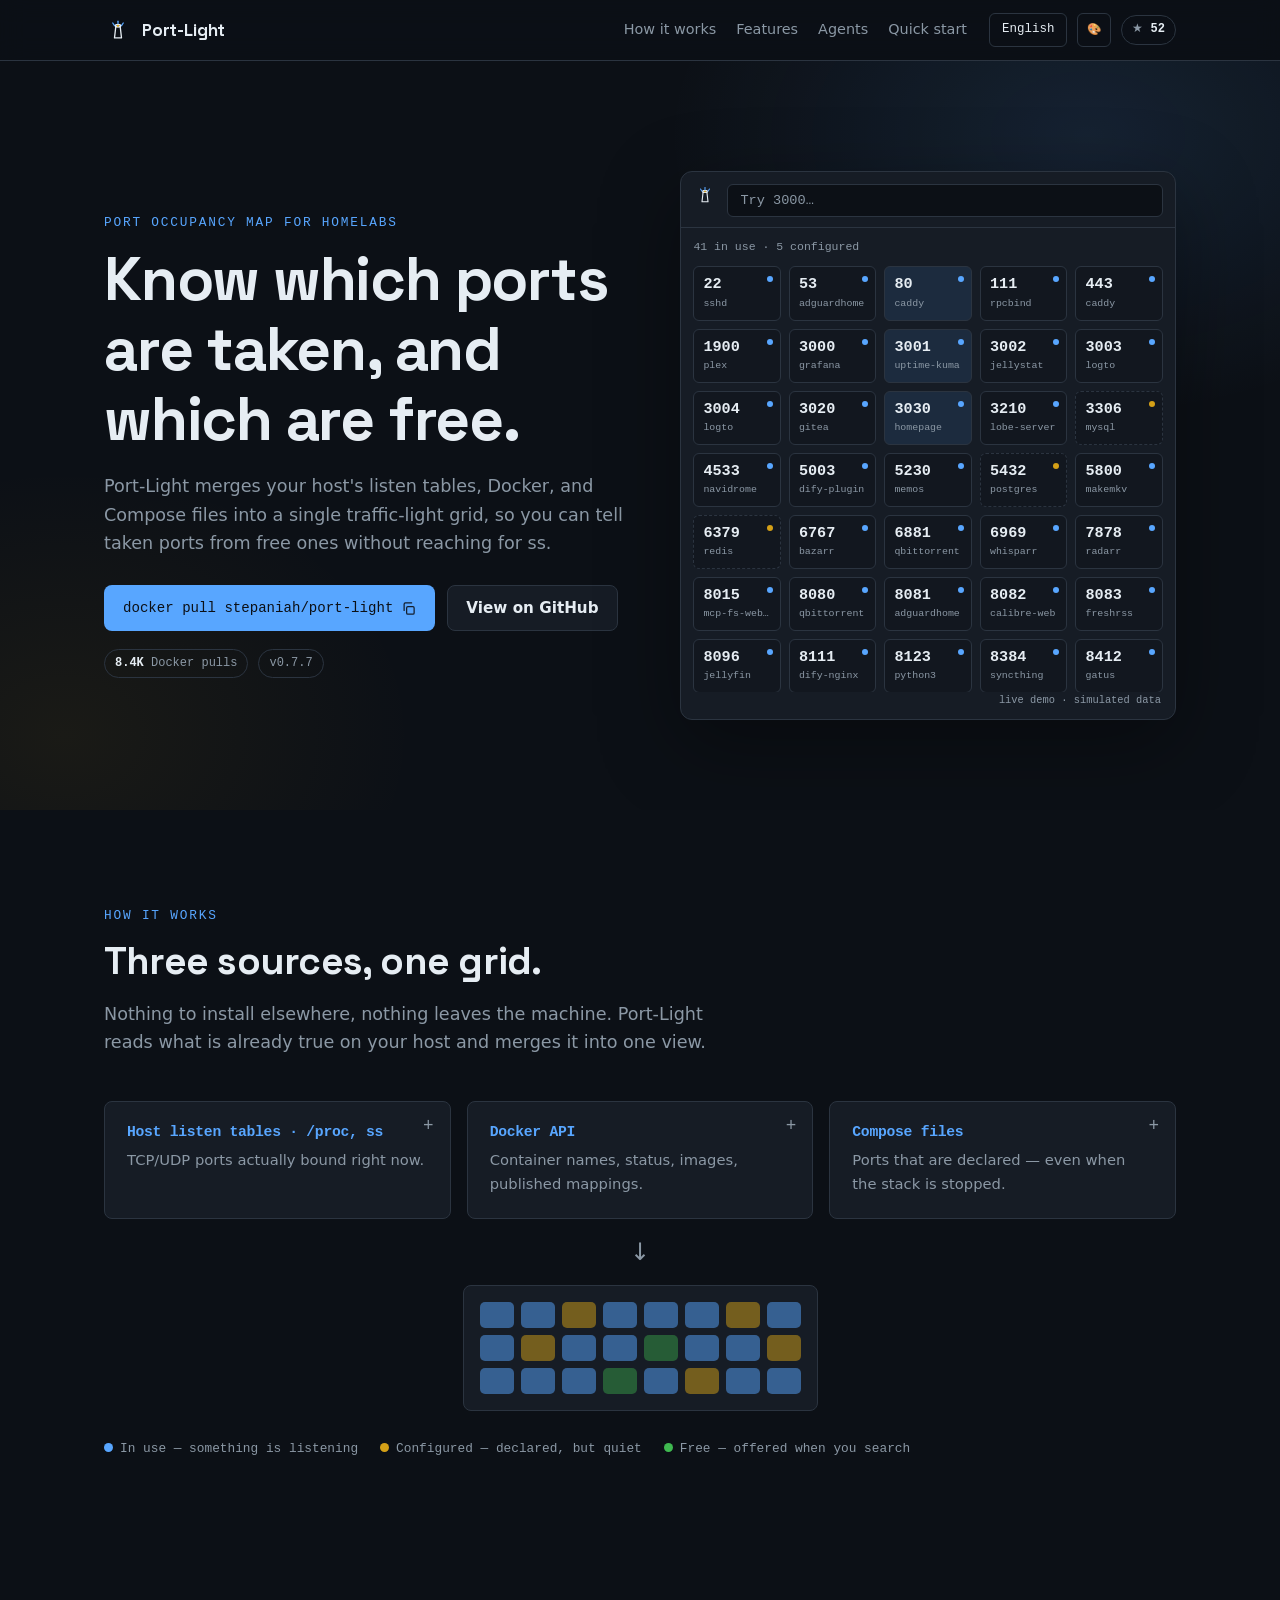
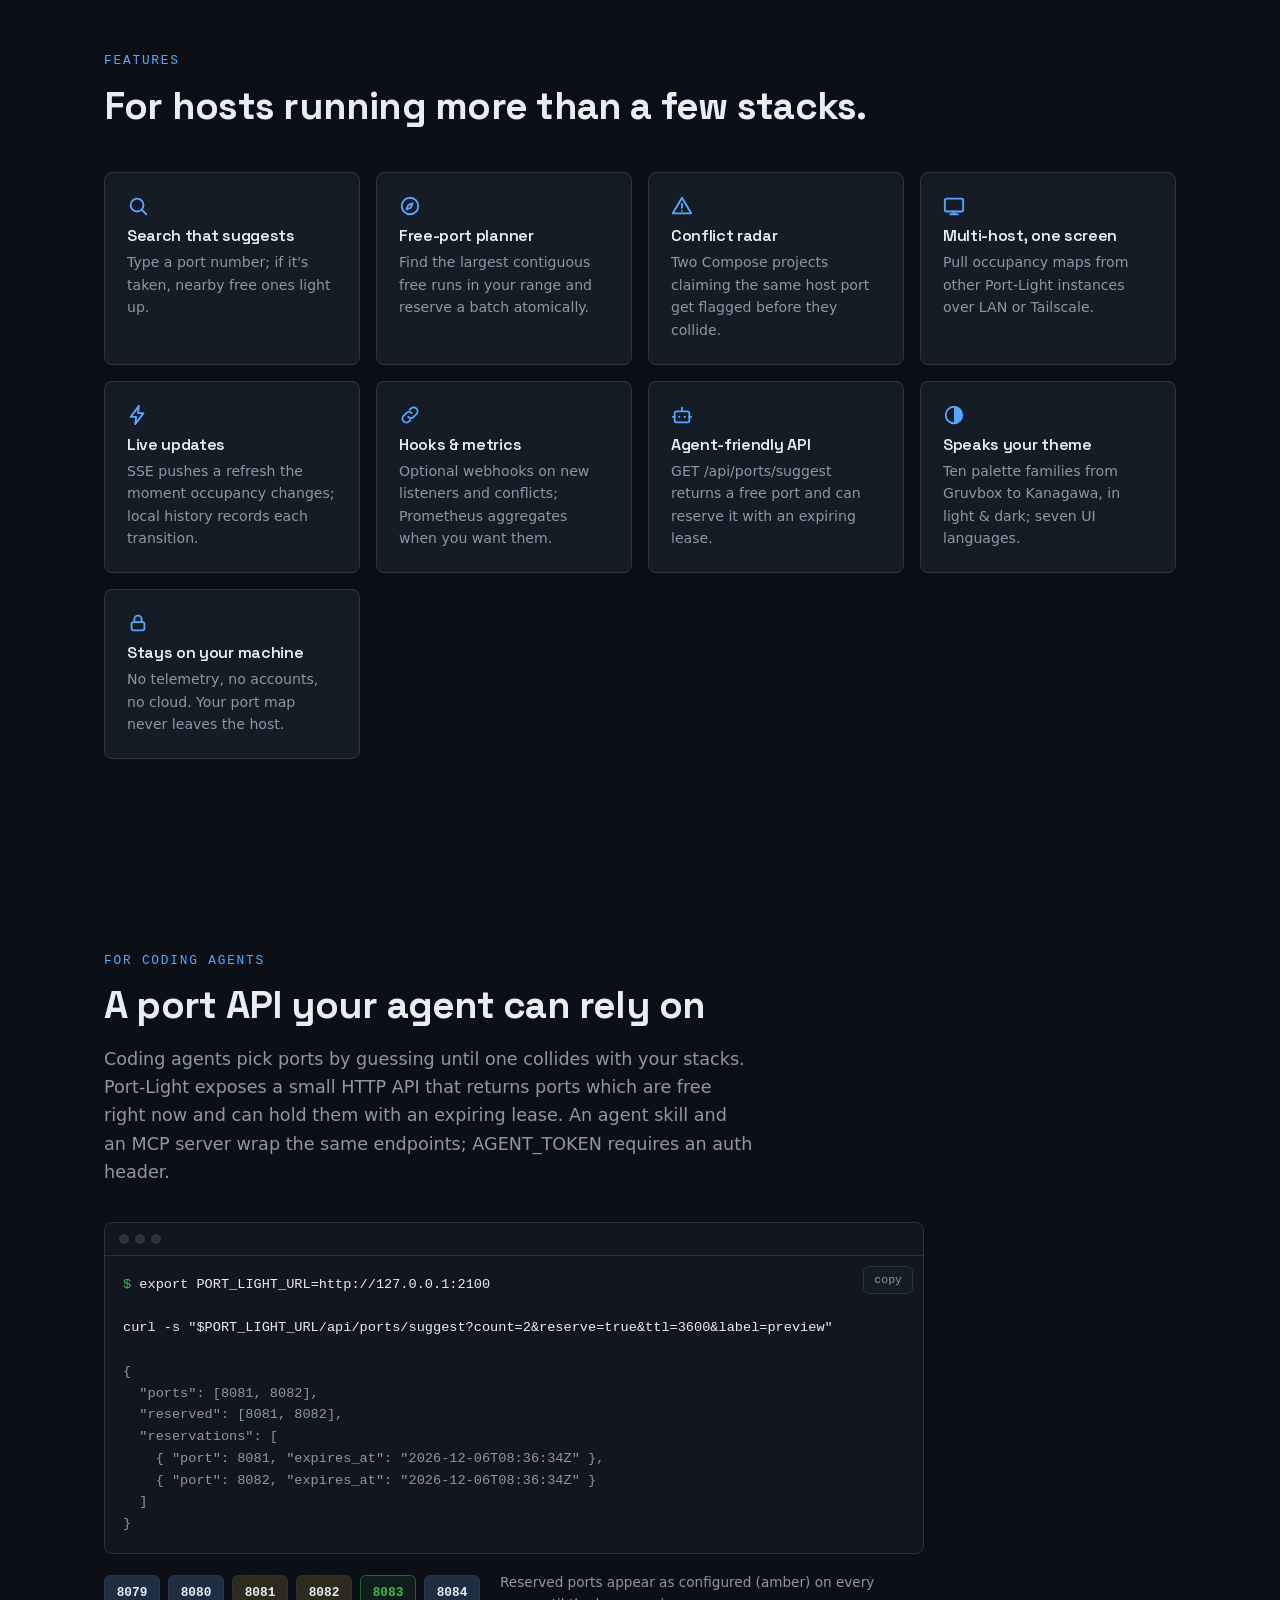
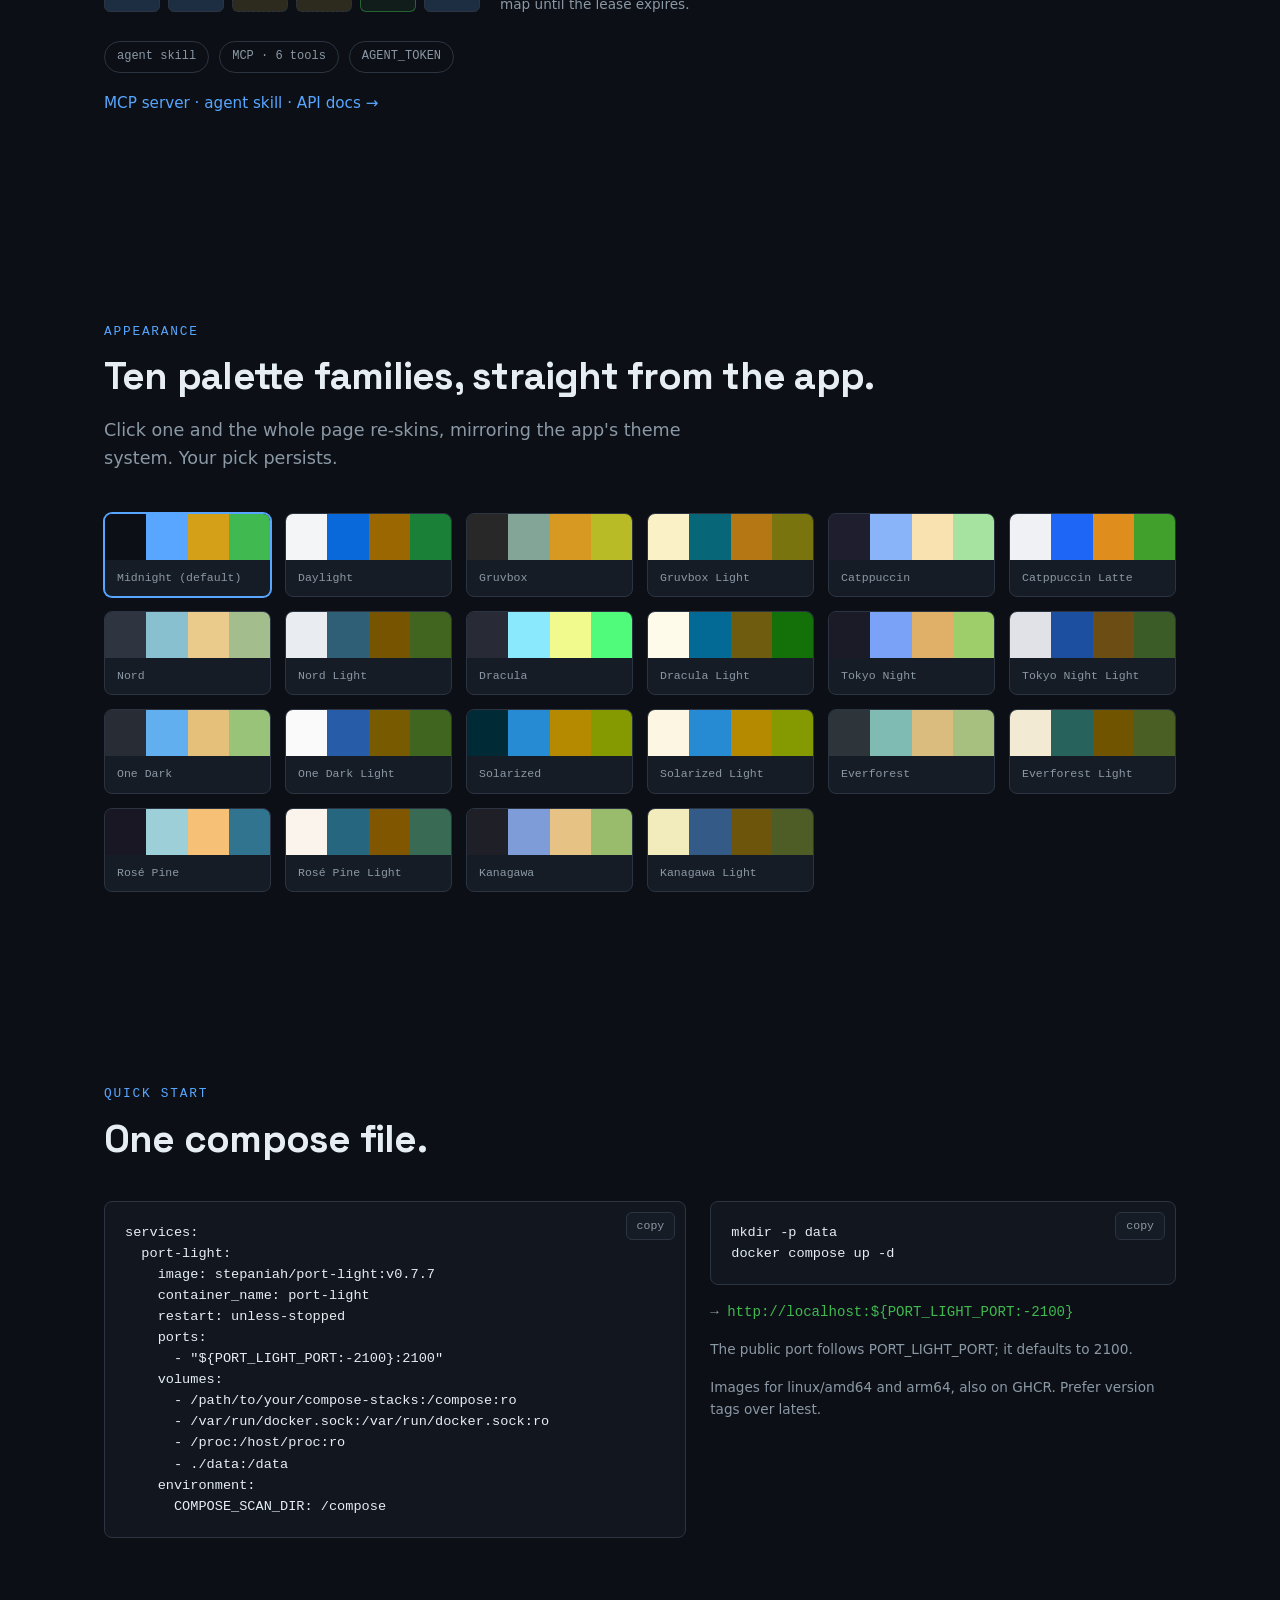
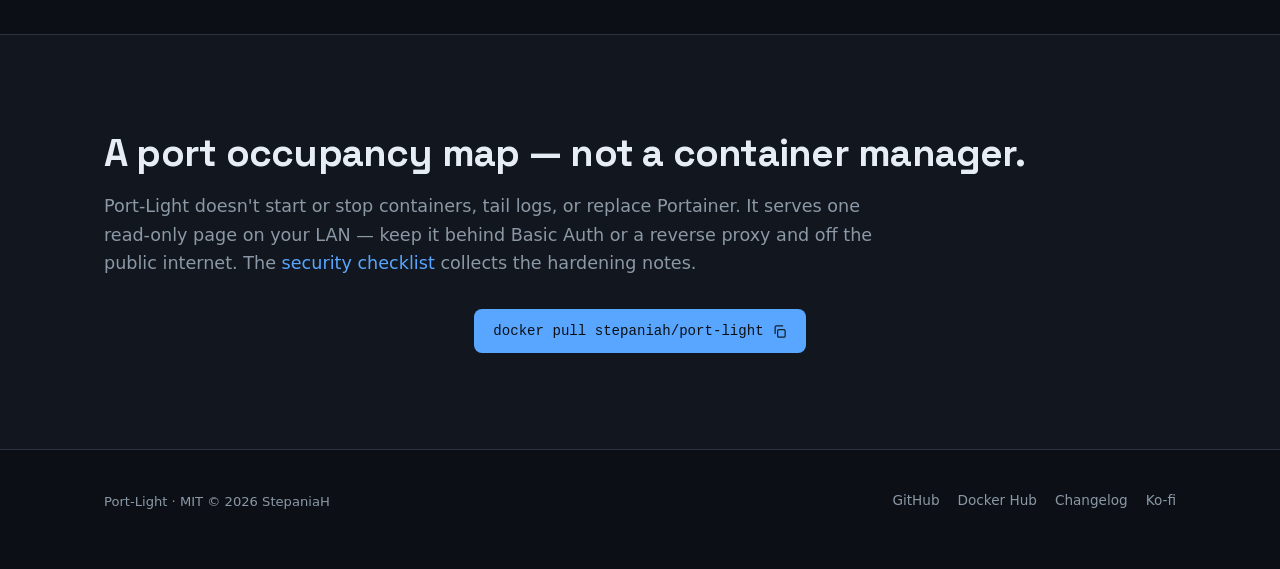
==== index.html @ d7092270 "feat: replace emoji feature icons with theme-aware inline SVG" ====
<!doctype html>
<html lang="en" data-theme="dark">
<head>
  <meta charset="utf-8">
  <meta name="viewport" content="width=device-width, initial-scale=1">
  <title data-i18n="meta.title">Port-Light — a port occupancy map for homelabs</title>
  <meta name="description" data-i18n-attr="content:meta.description" content="A local web dashboard that shows which host ports are taken, as a traffic-light grid. Merges listen tables, Docker and Compose files into one view.">
  <link rel="canonical" href="https://port-light-page.pages.dev/">
  <meta property="og:title" content="Port-Light — a port occupancy map for homelabs">
  <meta property="og:description" content="Know which port is taken, by what, and which are free. A traffic-light occupancy grid for your homelab.">
  <meta property="og:type" content="website">
  <meta property="og:url" content="https://port-light-page.pages.dev/">
  <meta property="og:image" content="https://port-light-page.pages.dev/assets/og.png">
  <meta property="og:image:width" content="1200">
  <meta property="og:image:height" content="630">
  <meta property="og:image:alt" content="Port-Light — a traffic-light port occupancy grid for homelabs">
  <meta property="og:locale" content="en_US">
  <meta property="og:locale:alternate" content="zh_CN">
  <meta property="og:locale:alternate" content="zh_TW">
  <meta property="og:locale:alternate" content="ja_JP">
  <meta property="og:locale:alternate" content="fr_FR">
  <meta property="og:locale:alternate" content="de_DE">
  <meta property="og:locale:alternate" content="es_ES">
  <meta name="twitter:card" content="summary_large_image">
  <meta name="twitter:title" content="Port-Light — a port occupancy map for homelabs">
  <meta name="twitter:description" content="Know which port is taken, by what, and which are free. A traffic-light occupancy grid for your homelab.">
  <meta name="twitter:image" content="https://port-light-page.pages.dev/assets/og.png">
  <meta name="theme-color" content="#0c1016">
  <link rel="icon" type="image/png" sizes="32x32" href="assets/favicon-32.png">
  <link rel="icon" type="image/svg+xml" href="assets/favicon.svg">
  <link rel="apple-touch-icon" href="assets/apple-touch-icon.png">
  <link rel="preload" href="assets/fonts/space-grotesk-latin.woff2" as="font" type="font/woff2" crossorigin>
  <link rel="stylesheet" href="css/tokens.css">
  <link rel="stylesheet" href="css/base.css">
  <link rel="stylesheet" href="css/main.css">
  <script src="js/boot.js"></script>
  <script type="application/ld+json">
  {
    "@context": "https://schema.org",
    "@type": "SoftwareApplication",
    "name": "Port-Light",
    "operatingSystem": "Linux",
    "softwareVersion": "v0.7.7",
    "applicationCategory": "DeveloperApplication",
    "description": "A local web dashboard that shows which host ports are taken, as a traffic-light grid. Merges listen tables, Docker and Compose files into one view.",
    "url": "https://port-light-page.pages.dev/",
    "downloadUrl": "https://hub.docker.com/r/stepaniah/port-light",
    "license": "https://opensource.org/licenses/MIT",
    "author": { "@type": "Person", "name": "StepaniaH" },
    "offers": { "@type": "Offer", "price": "0", "priceCurrency": "USD" }
  }
  </script>
</head>
<body>
  <svg width="0" height="0" style="position:absolute" aria-hidden="true">
    <symbol id="i-lh" viewBox="0 0 64 64">
      <g stroke="var(--used)" stroke-width="3" stroke-linecap="round" fill="none">
        <path d="M32 12 L32 20"/>
        <path d="M20 16 L24 22 M44 16 L40 22"/>
      </g>
      <g stroke="var(--text)" stroke-width="3" stroke-linejoin="round" fill="none">
        <path d="M27 24 h10 l3 26 h-16 z"/>
        <rect x="26" y="20" width="12" height="5" rx="2"/>
      </g>
      <circle cx="32" cy="22.5" r="2.4" fill="var(--configured)"/>
    </symbol>
    <symbol id="i-copy" viewBox="0 0 24 24">
      <g stroke="currentColor" stroke-width="2" stroke-linecap="round" stroke-linejoin="round" fill="none">
        <rect x="9" y="9" width="12" height="12" rx="2"/>
        <path d="M5 15V5a2 2 0 0 1 2-2h10"/>
      </g>
    </symbol>
    <symbol id="i-search" viewBox="0 0 24 24">
      <g stroke="currentColor" stroke-width="2" stroke-linecap="round" fill="none">
        <circle cx="11" cy="11" r="7"/>
        <path d="M16.5 16.5 21 21"/>
      </g>
    </symbol>
    <symbol id="i-compass" viewBox="0 0 24 24">
      <g stroke="currentColor" stroke-width="2" stroke-linejoin="round" fill="none">
        <circle cx="12" cy="12" r="9"/>
        <path d="M14.8 9.2l-1.9 4.7-4.7 1.9 1.9-4.7z"/>
      </g>
    </symbol>
    <symbol id="i-warn" viewBox="0 0 24 24">
      <g stroke="currentColor" stroke-width="2" stroke-linecap="round" stroke-linejoin="round" fill="none">
        <path d="M12 3 22 20H2Z"/>
        <path d="M12 9.5v4.5"/>
        <path d="M12 17.2v.1"/>
      </g>
    </symbol>
    <symbol id="i-screen" viewBox="0 0 24 24">
      <g stroke="currentColor" stroke-width="2" stroke-linecap="round" stroke-linejoin="round" fill="none">
        <rect x="2" y="4" width="20" height="14" rx="2"/>
        <path d="M8 21h8M12 18v3"/>
      </g>
    </symbol>
    <symbol id="i-bolt" viewBox="0 0 24 24">
      <path d="M13 2 4 14h6l-1 8 9-12h-6l1-8Z" stroke="currentColor" stroke-width="2" stroke-linejoin="round" fill="none"/>
    </symbol>
    <symbol id="i-hook" viewBox="0 0 24 24">
      <g stroke="currentColor" stroke-width="2" stroke-linecap="round" stroke-linejoin="round" fill="none">
        <path d="M10 14a4 4 0 0 0 6 0l3-3a4 4 0 0 0-6-6l-1.5 1.5"/>
        <path d="M14 10a4 4 0 0 0-6 0l-3 3a4 4 0 0 0 6 6l1.5-1.5"/>
      </g>
    </symbol>
    <symbol id="i-bot" viewBox="0 0 24 24">
      <g stroke="currentColor" stroke-width="2" stroke-linecap="round" stroke-linejoin="round" fill="none">
        <rect x="4" y="8" width="16" height="12" rx="2"/>
        <path d="M12 8V4M2 14h2M20 14h2"/>
      </g>
      <circle cx="9" cy="14" r="1.2" fill="currentColor"/>
      <circle cx="15" cy="14" r="1.2" fill="currentColor"/>
    </symbol>
    <symbol id="i-palette" viewBox="0 0 24 24">
      <g stroke="currentColor" stroke-width="2" fill="none">
        <circle cx="12" cy="12" r="9"/>
        <path d="M12 3a9 9 0 0 1 0 18Z" fill="currentColor" stroke="none"/>
      </g>
    </symbol>
    <symbol id="i-lock" viewBox="0 0 24 24">
      <g stroke="currentColor" stroke-width="2" stroke-linecap="round" stroke-linejoin="round" fill="none">
        <rect x="5" y="11" width="14" height="9" rx="2"/>
        <path d="M8 11V8a4 4 0 0 1 8 0v3"/>
      </g>
    </symbol>
  </svg>

  <header class="nav">
    <div class="wrap nav-inner">
      <a class="brand" href="#top">
        <svg width="28" height="28" aria-hidden="true"><use href="#i-lh"/></svg>
        <span>Port-Light</span>
      </a>
      <nav class="nav-links" aria-label="Sections" data-i18n-attr="aria-label:nav.aria.sections">
        <a href="#how" data-i18n="nav.how">How it works</a>
        <a href="#features" data-i18n="nav.features">Features</a>
        <a href="#agents" data-i18n="nav.agents">Agents</a>
        <a href="#quickstart" data-i18n="nav.quickstart">Quick start</a>
      </nav>
      <div class="nav-actions">
        <button id="nav-lang-btn" class="nav-btn nav-btn-lang" aria-haspopup="listbox" aria-expanded="false" title="Language" data-i18n-attr="title:nav.lang.title">English</button>
        <button id="nav-theme-btn" class="nav-btn" aria-haspopup="listbox" aria-expanded="false" title="Theme" data-i18n-attr="title:nav.theme.title">🎨</button>
        <a class="stat-pill hide-sm" href="https://github.com/StepaniaH/port-light" target="_blank" rel="noopener" title="GitHub stars" data-i18n-attr="title:nav.stars.title">★ <b id="stat-stars">—</b></a>
      </div>
    </div>
    <div id="lang-menu" class="theme-menu lang-menu" role="listbox" aria-label="Language" data-i18n-attr="aria-label:lang.menu.aria" hidden></div>
    <div id="theme-menu" class="theme-menu" role="listbox" aria-label="Theme" data-i18n-attr="aria-label:theme.menu.aria" hidden></div>
  </header>

  <main id="top">
    <section class="hero">
      <div class="wrap hero-inner">
        <div class="hero-copy">
          <p class="kicker" data-i18n="hero.kicker">Port occupancy map for homelabs</p>
          <h1 data-i18n="hero.title">Know which ports are taken, and which are free.</h1>
          <p class="lead" data-i18n="hero.sub">Port-Light merges your host's listen tables, Docker, and Compose files into a single traffic-light grid, so you can tell taken ports from free ones without reaching for ss.</p>
          <div class="hero-cta">
            <button class="btn primary" data-copy="docker pull stepaniah/port-light" data-i18n-attr="title:hero.cta.copy">
              <span class="btn-label">docker pull stepaniah/port-light</span>
              <svg class="ico-copy" width="15" height="15" aria-hidden="true"><use href="#i-copy"/></svg>
            </button>
            <a class="btn" href="https://github.com/StepaniaH/port-light" target="_blank" rel="noopener" data-i18n="hero.cta.github">View on GitHub</a>
          </div>
          <div class="hero-stats">
            <span class="stat-pill"><b id="stat-pulls">4.7K</b>&nbsp;<span data-i18n="stats.pulls">Docker pulls</span></span>
            <span class="stat-pill" data-app-version>v0.7.7</span>
          </div>
        </div>
        <div class="hero-demo">
          <div class="demo-panel" aria-label="Interactive product demo (simulated data)" data-i18n-attr="aria-label:demo.panel.aria">
            <span class="demo-lighthouse" aria-hidden="true">
              <svg width="24" height="24"><use href="#i-lh"/></svg>
              <i class="beam"></i>
            </span>
            <div class="demo-head">
              <input id="demo-search" type="text" inputmode="numeric" autocomplete="off" placeholder="Try 3000…" data-i18n-attr="placeholder:demo.search;aria-label:demo.search.aria" aria-label="Search ports">
            </div>
            <p id="demo-counts" class="demo-counts">41 in use · 5 configured</p>
            <div id="demo-grid" class="demo-grid">
            <span class="cell used" data-port="22"><span class="num">22</span><span class="lbl">sshd</span></span>
            <span class="cell used" data-port="53"><span class="num">53</span><span class="lbl">adguardhome</span></span>
            <span class="cell used" data-port="80"><span class="num">80</span><span class="lbl">caddy</span></span>
            <span class="cell used" data-port="111"><span class="num">111</span><span class="lbl">rpcbind</span></span>
            <span class="cell used" data-port="443"><span class="num">443</span><span class="lbl">caddy</span></span>
            <span class="cell used" data-port="1900"><span class="num">1900</span><span class="lbl">plex</span></span>
            <span class="cell used" data-port="3000"><span class="num">3000</span><span class="lbl">grafana</span></span>
            <span class="cell used" data-port="3001"><span class="num">3001</span><span class="lbl">uptime-kuma</span></span>
            <span class="cell used" data-port="3002"><span class="num">3002</span><span class="lbl">jellystat</span></span>
            <span class="cell used" data-port="3003"><span class="num">3003</span><span class="lbl">logto</span></span>
            <span class="cell used" data-port="3004"><span class="num">3004</span><span class="lbl">logto</span></span>
            <span class="cell used" data-port="3020"><span class="num">3020</span><span class="lbl">gitea</span></span>
            <span class="cell used" data-port="3030"><span class="num">3030</span><span class="lbl">homepage</span></span>
            <span class="cell used" data-port="3210"><span class="num">3210</span><span class="lbl">lobe-server</span></span>
            <span class="cell configured" data-port="3306"><span class="num">3306</span><span class="lbl">mysql</span></span>
            <span class="cell used" data-port="4533"><span class="num">4533</span><span class="lbl">navidrome</span></span>
            <span class="cell used" data-port="5003"><span class="num">5003</span><span class="lbl">dify-plugin</span></span>
            <span class="cell used" data-port="5230"><span class="num">5230</span><span class="lbl">memos</span></span>
            <span class="cell configured" data-port="5432"><span class="num">5432</span><span class="lbl">postgres</span></span>
            <span class="cell used" data-port="5800"><span class="num">5800</span><span class="lbl">makemkv</span></span>
            <span class="cell configured" data-port="6379"><span class="num">6379</span><span class="lbl">redis</span></span>
            <span class="cell used" data-port="6767"><span class="num">6767</span><span class="lbl">bazarr</span></span>
            <span class="cell used" data-port="6881"><span class="num">6881</span><span class="lbl">qbittorrent</span></span>
            <span class="cell used" data-port="6969"><span class="num">6969</span><span class="lbl">whisparr</span></span>
            <span class="cell used" data-port="7878"><span class="num">7878</span><span class="lbl">radarr</span></span>
            <span class="cell used" data-port="8015"><span class="num">8015</span><span class="lbl">mcp-fs-web2org</span></span>
            <span class="cell used" data-port="8080"><span class="num">8080</span><span class="lbl">qbittorrent</span></span>
            <span class="cell used" data-port="8081"><span class="num">8081</span><span class="lbl">adguardhome</span></span>
            <span class="cell used" data-port="8082"><span class="num">8082</span><span class="lbl">calibre-web</span></span>
            <span class="cell used" data-port="8083"><span class="num">8083</span><span class="lbl">freshrss</span></span>
            <span class="cell used" data-port="8096"><span class="num">8096</span><span class="lbl">jellyfin</span></span>
            <span class="cell used" data-port="8111"><span class="num">8111</span><span class="lbl">dify-nginx</span></span>
            <span class="cell used" data-port="8123"><span class="num">8123</span><span class="lbl">python3</span></span>
            <span class="cell used" data-port="8384"><span class="num">8384</span><span class="lbl">syncthing</span></span>
            <span class="cell used" data-port="8412"><span class="num">8412</span><span class="lbl">gatus</span></span>
            <span class="cell used" data-port="8443"><span class="num">8443</span><span class="lbl">dify-nginx</span></span>
            <span class="cell configured" data-port="8888"><span class="num">8888</span><span class="lbl">my_ml_notebook</span></span>
            <span class="cell configured" data-port="8920"><span class="num">8920</span><span class="lbl">emby</span></span>
            <span class="cell used" data-port="8989"><span class="num">8989</span><span class="lbl">sonarr</span></span>
            <span class="cell used" data-port="9000"><span class="num">9000</span><span class="lbl">portainer</span></span>
            <span class="cell used" data-port="9001"><span class="num">9001</span><span class="lbl">lobe-minio</span></span>
            <span class="cell used" data-port="9080"><span class="num">9080</span><span class="lbl">health-export</span></span>
            <span class="cell used" data-port="9090"><span class="num">9090</span><span class="lbl">prometheus</span></span>
            <span class="cell used" data-port="9100"><span class="num">9100</span><span class="lbl">node-exporter</span></span>
            <span class="cell used" data-port="9208"><span class="num">9208</span><span class="lbl">mdc</span></span>
            <span class="cell used" data-port="9443"><span class="num">9443</span><span class="lbl">portainer</span></span>
          </div>
            <p class="demo-note" data-i18n="demo.note">live demo · simulated data</p>
            <div id="demo-toast" class="demo-toast" hidden></div>
          </div>
        </div>
      </div>
    </section>

    <section id="how">
      <div class="wrap">
        <div data-reveal>
          <p class="kicker" data-i18n="how.kicker">How it works</p>
          <h2 data-i18n="how.title">Three sources, one grid.</h2>
          <p class="lead" data-i18n="how.lead">Nothing to install elsewhere, nothing leaves the machine. Port-Light reads what is already true on your host and merges it into one view.</p>
        </div>
        <div class="sources" data-reveal>
          <div class="source-card" role="button" tabindex="0" aria-expanded="false" data-source="listen">
            <h3 data-i18n="how.s1.t">Host listen tables · /proc, ss</h3>
            <p data-i18n="how.s1.b">TCP/UDP ports actually bound right now.</p>
            <div class="source-more">
              <div>
                <p class="source-mono">/proc/net/tcp · tcp6 · udp → ss fallback</p>
                <p class="source-desc" data-i18n="how.s1.d">Reads the /proc/net tables directly, with ss as a fallback; process names come from /host/proc when that mount is present.</p>
              </div>
            </div>
            <span class="source-x" aria-hidden="true">+</span>
          </div>
          <div class="source-card" role="button" tabindex="0" aria-expanded="false" data-source="docker">
            <h3 data-i18n="how.s2.t">Docker API</h3>
            <p data-i18n="how.s2.b">Container names, status, images, published mappings.</p>
            <div class="source-more">
              <div>
                <p class="source-mono">docker.sock (ro) · /proc/&lt;pid&gt;/fd</p>
                <p class="source-desc" data-i18n="how.s2.d">Reads docker.sock (read-only mount): name, status, image and published ports per container. Host-network containers are matched via /proc socket inodes.</p>
              </div>
            </div>
            <span class="source-x" aria-hidden="true">+</span>
          </div>
          <div class="source-card" role="button" tabindex="0" aria-expanded="false" data-source="compose">
            <h3 data-i18n="how.s3.t">Compose files</h3>
            <p data-i18n="how.s3.b">Ports that are declared — even when the stack is stopped.</p>
            <div class="source-more">
              <div>
                <p class="source-mono">COMPOSE_SCAN_DIR · depth 4 · ≤400 files</p>
                <p class="source-desc" data-i18n="how.s3.d">Scans COMPOSE_SCAN_DIR for compose.y*ml / docker-compose.y*ml, up to 4 levels deep. Sibling .env files are read locally, never uploaded.</p>
              </div>
            </div>
            <span class="source-x" aria-hidden="true">+</span>
          </div>
        </div>
        <div class="merge-arrow" aria-hidden="true" data-reveal>↓</div>
        <div class="merge-visual" aria-hidden="true" data-reveal>
          <div class="merge-grid">
            <i class="u"></i><i class="u"></i><i class="c"></i><i class="u"></i><i class="u"></i><i class="u"></i><i class="c"></i><i class="u"></i>
            <i class="u"></i><i class="c"></i><i class="u"></i><i class="u"></i><i class="f"></i><i class="u"></i><i class="u"></i><i class="c"></i>
            <i class="u"></i><i class="u"></i><i class="u"></i><i class="f"></i><i class="u"></i><i class="c"></i><i class="u"></i><i class="u"></i>
          </div>
        </div>
        <div class="legend" data-reveal>
          <span><i class="dot" style="background: var(--used)"></i><span data-i18n="how.legend.used">In use — something is listening</span></span>
          <span><i class="dot" style="background: var(--configured)"></i><span data-i18n="how.legend.configured">Configured — declared, but quiet</span></span>
          <span><i class="dot" style="background: var(--free)"></i><span data-i18n="how.legend.free">Free — offered when you search</span></span>
        </div>
      </div>
    </section>

    <section id="features">
      <div class="wrap">
        <div data-reveal>
          <p class="kicker" data-i18n="features.kicker">Features</p>
          <h2 data-i18n="features.title">For hosts running more than a few stacks.</h2>
        </div>
        <div class="feature-grid" id="feature-grid">
          <div class="feature-card" data-reveal data-feature="f1" role="button" tabindex="0" aria-expanded="false">
            <span class="ico" aria-hidden="true"><svg width="24" height="24" aria-hidden="true"><use href="#i-search"/></svg></span>
            <h3 data-i18n="f1.t">Search that suggests</h3>
            <p data-i18n="f1.b">Type a port number; if it's taken, nearby free ones light up.</p>
          </div>
          <div class="feature-card" data-reveal data-feature="f9" role="button" tabindex="0" aria-expanded="false">
            <span class="ico" aria-hidden="true"><svg width="24" height="24" aria-hidden="true"><use href="#i-compass"/></svg></span>
            <h3 data-i18n="f9.t">Free-port planner</h3>
            <p data-i18n="f9.b">Find the largest contiguous free runs in your range and reserve a batch atomically.</p>
          </div>
          <div class="feature-card" data-reveal data-feature="f2" role="button" tabindex="0" aria-expanded="false">
            <span class="ico" aria-hidden="true"><svg width="24" height="24" aria-hidden="true"><use href="#i-warn"/></svg></span>
            <h3 data-i18n="f2.t">Conflict radar</h3>
            <p data-i18n="f2.b">Two Compose projects claiming the same host port get flagged before they collide.</p>
          </div>
          <div class="feature-card" data-reveal data-feature="f3" role="button" tabindex="0" aria-expanded="false">
            <span class="ico" aria-hidden="true"><svg width="24" height="24" aria-hidden="true"><use href="#i-screen"/></svg></span>
            <h3 data-i18n="f3.t">Multi-host, one screen</h3>
            <p data-i18n="f3.b">Pull occupancy maps from other Port-Light instances over LAN or Tailscale.</p>
          </div>
          <div class="feature-card" data-reveal data-feature="f4" role="button" tabindex="0" aria-expanded="false">
            <span class="ico" aria-hidden="true"><svg width="24" height="24" aria-hidden="true"><use href="#i-bolt"/></svg></span>
            <h3 data-i18n="f4.t">Live updates</h3>
            <p data-i18n="f4.b">SSE pushes a refresh the moment occupancy changes; local history records each transition.</p>
          </div>
          <div class="feature-card" data-reveal data-feature="f5" role="button" tabindex="0" aria-expanded="false">
            <span class="ico" aria-hidden="true"><svg width="24" height="24" aria-hidden="true"><use href="#i-hook"/></svg></span>
            <h3 data-i18n="f5.t">Hooks &amp; metrics</h3>
            <p data-i18n="f5.b">Optional webhooks on new listeners and conflicts; Prometheus aggregates when you want them.</p>
          </div>
          <div class="feature-card" data-reveal data-feature="f6" role="button" tabindex="0" aria-expanded="false">
            <span class="ico" aria-hidden="true"><svg width="24" height="24" aria-hidden="true"><use href="#i-bot"/></svg></span>
            <h3 data-i18n="f6.t">Agent-friendly API</h3>
            <p data-i18n="f6.b">GET /api/ports/suggest returns a free port and can reserve it with an expiring lease.</p>
          </div>
          <div class="feature-card" data-reveal data-feature="f7" role="button" tabindex="0" aria-expanded="false">
            <span class="ico" aria-hidden="true"><svg width="24" height="24" aria-hidden="true"><use href="#i-palette"/></svg></span>
            <h3 data-i18n="f7.t">Speaks your theme</h3>
            <p data-i18n="f7.b">Ten palette families from Gruvbox to Kanagawa, in light &amp; dark; seven UI languages.</p>
          </div>
          <div class="feature-card" data-reveal data-feature="f8" role="button" tabindex="0" aria-expanded="false">
            <span class="ico" aria-hidden="true"><svg width="24" height="24" aria-hidden="true"><use href="#i-lock"/></svg></span>
            <h3 data-i18n="f8.t">Stays on your machine</h3>
            <p data-i18n="f8.b">No telemetry, no accounts, no cloud. Your port map never leaves the host.</p>
          </div>
        </div>

        <div id="feature-detail" class="feature-detail" hidden>
          <div class="fd-left">
            <button id="fd-back" class="fd-back" type="button" data-i18n="features.back">← All features</button>
            <div class="fd-card"></div>
            <div class="fd-rail" role="tablist" aria-label="Features" data-i18n-attr="aria-label:features.rail.aria"></div>
          </div>
          <div class="fd-right">
            <div class="fd-body"></div>
            <div class="fd-demo"></div>
          </div>
        </div>

        <template id="fdemo-f1">
          <div class="fdemo fdemo-search">
            <div class="fdemo-input"><span>3000</span><i class="fd-caret"></i></div>
            <div class="fdemo-cells">
              <span class="ecell u">2999</span>
              <span class="ecell u">3000</span>
              <span class="ecell f">3001</span>
              <span class="ecell f">3002</span>
              <span class="ecell f">3003</span>
            </div>
          </div>
        </template>
        <template id="fdemo-f2">
          <div class="fdemo fdemo-conflict">
            <div class="fdemo-chips"><span class="chip">authelia/compose.yml</span><span class="chip">vaultwarden/compose.yml</span></div>
            <div class="fdemo-cells"><span class="ecell conflict">8081</span><span class="ecell u">8082</span><span class="ecell f">8083</span></div>
          </div>
        </template>
        <template id="fdemo-f3">
          <div class="fdemo fdemo-hosts">
            <div class="fdemo-host"><span class="fdemo-label">nas.lan</span><span class="fdemo-mini"><i class="u"></i><i class="u"></i><i class="c"></i><i class="u"></i><i class="u"></i><i class="f"></i><i class="u"></i><i class="c"></i></span></div>
            <div class="fdemo-host"><span class="fdemo-label">hetzner.app</span><span class="fdemo-mini"><i class="u"></i><i class="f"></i><i class="u"></i><i class="u"></i><i class="c"></i><i class="u"></i><i class="u"></i><i class="u"></i></span></div>
          </div>
        </template>
        <template id="fdemo-f4">
          <div class="fdemo fdemo-term">
            <div class="fdemo-line dim">retry: 3000</div>
            <div class="fdemo-line">event: refresh</div>
            <div class="fdemo-line">data: {}</div>
            <div class="fdemo-line"><i class="fd-caret"></i></div>
          </div>
        </template>
        <template id="fdemo-f5">
          <div class="fdemo fdemo-term">
            <div class="fdemo-line">POST https://hooks.lan/port-light</div>
            <div class="fdemo-line dim">{ "event": "new_listener", "port": 6379 }</div>
            <div class="fdemo-line">port_light_ports{status="used"} 44</div>
          </div>
        </template>
        <template id="fdemo-f6">
          <div class="fdemo fdemo-term">
            <div class="fdemo-line">GET /api/ports/suggest?count=1&amp;reserve=true</div>
            <div class="fdemo-line dim">{ "ports": [8081], "expires_at": "+1h" }</div>
          </div>
        </template>
        <template id="fdemo-f7">
          <div class="fdemo fdemo-palettes">
            <span class="fdemo-pal" style="background:#0c1016"></span>
            <span class="fdemo-pal" style="background:linear-gradient(90deg,#282828 25%,#83a598 25% 50%,#d79921 50% 75%,#b8bb26 75%)"></span>
            <span class="fdemo-pal" style="background:linear-gradient(90deg,#2e3440 25%,#88c0d0 25% 50%,#ebcb8b 50% 75%,#a3be8c 75%)"></span>
            <span class="fdemo-pal" style="background:linear-gradient(90deg,#282a36 25%,#8be9fd 25% 50%,#f1fa8c 50% 75%,#50fa7b 75%)"></span>
            <span class="fdemo-pal" style="background:linear-gradient(90deg,#1f1f28 25%,#7e9cd8 25% 50%,#e6c384 50% 75%,#98bb6c 75%)"></span>
          </div>
        </template>
        <template id="fdemo-f8">
          <div class="fdemo fdemo-local">
            <div class="fdemo-chips">
              <span class="chip off">telemetry</span>
              <span class="chip off">cloud</span>
              <span class="chip off">accounts</span>
            </div>
            <div class="fdemo-line mono-dim">bind: 127.0.0.1 — LAN only</div>
          </div>
        </template>
        <template id="fdemo-f9">
          <div class="fdemo fdemo-term">
            <div class="fdemo-line">GET /api/free-runs?count=8</div>
            <div class="fdemo-line dim">{ "runs": [[6100, 6107]] }</div>
            <div class="fdemo-line"><i class="fd-caret"></i></div>
          </div>
        </template>
      </div>
    </section>

    <section id="agents">
      <div class="wrap">
        <div data-reveal>
          <p class="kicker" data-i18n="agents.kicker">For coding agents</p>
          <h2 data-i18n="agents.title">A port API your agent can rely on</h2>
          <p class="lead" data-i18n="agents.lead">Coding agents pick ports by guessing until one collides with your stacks. Port-Light exposes a small HTTP API that returns ports which are free right now and can hold them with an expiring lease. An agent skill and an MCP server wrap the same endpoints; AGENT_TOKEN requires an auth header.</p>
        </div>
        <div class="terminal" data-reveal>
          <div class="terminal-bar" aria-hidden="true"><i></i><i></i><i></i></div>
          <pre><button class="copy-btn" data-i18n="copy">copy</button><span class="prompt">$ </span>export PORT_LIGHT_URL=http://127.0.0.1:2100

curl -s "$PORT_LIGHT_URL/api/ports/suggest?count=2&amp;reserve=true&amp;ttl=3600&amp;label=preview"

<span class="out">{
  "ports": [8081, 8082],
  "reserved": [8081, 8082],
  "reservations": [
    { "port": 8081, "expires_at": "<span class="agents-exp">2026-09-03T13:04:11Z</span>" },
    { "port": 8082, "expires_at": "<span class="agents-exp">2026-09-03T13:04:11Z</span>" }
  ]
}</span></pre>
        </div>
        <div class="agents-echo" data-reveal>
          <div class="echo-grid" aria-hidden="true">
            <span class="ecell u"><b>8079</b></span>
            <span class="ecell u"><b>8080</b></span>
            <span class="ecell c"><b>8081</b></span>
            <span class="ecell c"><b>8082</b></span>
            <span class="ecell f"><b>8083</b></span>
            <span class="ecell u"><b>8084</b></span>
          </div>
          <p class="echo-caption" data-i18n="agents.caption">Reserved ports appear as configured (amber) on every map until the lease expires.</p>
        </div>
        <div class="agents-pills" data-reveal>
          <a class="pill" href="https://github.com/StepaniaH/port-light/blob/main/docs/integrations.md#agent-skill" target="_blank" rel="noopener" data-i18n="agents.pill.skill">agent skill</a>
          <a class="pill" href="https://github.com/StepaniaH/port-light/blob/main/docs/integrations.md#mcp-server-experimental" target="_blank" rel="noopener" data-i18n="agents.pill.mcp">MCP · 6 tools</a>
          <a class="pill" href="https://github.com/StepaniaH/port-light/blob/main/docs/integrations.md#agent-token" target="_blank" rel="noopener" data-i18n="agents.pill.token">AGENT_TOKEN</a>
        </div>
        <p class="agents-link" data-reveal><a href="https://github.com/StepaniaH/port-light/blob/main/docs/integrations.md" target="_blank" rel="noopener" data-i18n="agents.link">MCP server · agent skill · API docs →</a></p>
      </div>
    </section>

    <section id="themes">
      <div class="wrap">
        <div data-reveal>
          <p class="kicker" data-i18n="themes.kicker">Appearance</p>
          <h2 data-i18n="themes.title">Ten palette families, straight from the app.</h2>
          <p class="lead" data-i18n="themes.lead">Click one and the whole page re-skins, mirroring the app's theme system. Your pick persists.</p>
        </div>
        <div id="theme-gallery" class="theme-gallery"></div>
      </div>
    </section>

    <section id="quickstart">
      <div class="wrap">
        <div data-reveal>
          <p class="kicker" data-i18n="quickstart.kicker">Quick start</p>
          <h2 data-i18n="quickstart.title">One compose file.</h2>
        </div>
        <div class="two-col">
          <pre class="codeblock" data-reveal><button class="copy-btn" data-i18n="copy">copy</button>services:
  port-light:
    image: stepaniah/port-light:<span data-app-version>v0.7.7</span>
    container_name: port-light
    restart: unless-stopped
    ports:
      - "${PORT_LIGHT_PORT:-2100}:2100"
    volumes:
      - /path/to/your/compose-stacks:/compose:ro
      - /var/run/docker.sock:/var/run/docker.sock:ro
      - /proc:/host/proc:ro
      - ./data:/data
    environment:
      COMPOSE_SCAN_DIR: /compose</pre>
          <div class="qs-side" data-reveal>
            <pre class="codeblock"><button class="copy-btn" data-i18n="copy">copy</button>mkdir -p data
docker compose up -d</pre>
            <p class="qs-open">→ <span class="mono">http://localhost:${PORT_LIGHT_PORT:-2100}</span></p>
            <p class="qs-note" data-i18n="quickstart.port">The public port follows PORT_LIGHT_PORT; it defaults to 2100.</p>
            <p class="qs-note" data-i18n="quickstart.note">Images for linux/amd64 and arm64, also on GHCR. Prefer version tags over latest.</p>
          </div>
        </div>
      </div>
    </section>

    <section class="limits">
      <div class="wrap" data-reveal>
        <h2 data-i18n="limits.title">A port occupancy map — not a container manager.</h2>
        <p class="lead" data-i18n-html="limits.body">Port-Light doesn't start or stop containers, tail logs, or replace Portainer. It serves one read-only page on your LAN — keep it behind Basic Auth or a reverse proxy and off the public internet. The <a href="https://github.com/StepaniaH/port-light/blob/main/SECURITY.md" target="_blank" rel="noopener">security checklist</a> collects the hardening notes.</p>
        </div>
        <div class="end-cta">
          <button class="btn primary" data-copy="docker pull stepaniah/port-light" data-i18n-attr="title:hero.cta.copy">
            <span class="btn-label">docker pull stepaniah/port-light</span>
            <svg class="ico-copy" width="15" height="15" aria-hidden="true"><use href="#i-copy"/></svg>
          </button>
        </div>
      </div>
    </section>
  </main>

  <footer>
    <div class="wrap foot-inner">
      <p class="foot-fine">Port-Light · MIT © 2026 StepaniaH</p>
      <nav class="foot-links" aria-label="Footer" data-i18n-attr="aria-label:foot.aria">
        <a href="https://github.com/StepaniaH/port-light" target="_blank" rel="noopener">GitHub</a>
        <a href="https://hub.docker.com/r/stepaniah/port-light" target="_blank" rel="noopener">Docker Hub</a>
        <a href="https://github.com/StepaniaH/port-light/blob/main/CHANGELOG.md" target="_blank" rel="noopener">Changelog</a>
        <a href="https://ko-fi.com/stepaniah" target="_blank" rel="noopener">Ko-fi</a>
      </nav>
    </div>
  </footer>

  <script type="module" src="js/main.js"></script>
</body>
</html>
---- css/tokens.css ----
/* Port-Light landing page — design tokens & palettes.
   Palette values are copied verbatim from port-light/frontend/style.css. */

@font-face {
  font-family: "Space Grotesk";
  src: url("../assets/fonts/space-grotesk-latin.woff2") format("woff2");
  font-weight: 300 700;
  font-display: swap;
}

:root {
  --font-display: "Space Grotesk", ui-sans-serif, system-ui, sans-serif;
  --font-body: ui-sans-serif, system-ui, -apple-system, "PingFang SC", "Microsoft YaHei", sans-serif;
  --font-mono: ui-monospace, "SF Mono", Menlo, Consolas, monospace;
  --max-w: 1120px;
}

:root[data-theme="dark"] {
  color-scheme: dark;
  --bg: #0c1016;
  --elevated: #12171f;
  --card: #161c25;
  --card-hover: #1c2430;
  --border: #2b3440;
  --text: #e6edf3;
  --text-dim: #8b98a5;
  --used: #58a6ff;
  --configured: #d4a017;
  --free: #3fb950;
  --accent: #58a6ff;
  --conflict: #e08532;
  --danger: #f85149;
  --radius: 8px;
  --radius-sm: 6px;
}

:root[data-theme="light"] {
  color-scheme: light;
  --bg: #f3f5f7;
  --elevated: #ffffff;
  --card: #ffffff;
  --card-hover: #eef1f4;
  --border: #d5dce3;
  --text: #1f2328;
  --text-dim: #5c6770;
  --used: #0969da;
  --configured: #9a6700;
  --free: #1a7f37;
  --accent: #0969da;
  --conflict: #bc4c00;
  --danger: #cf222e;
  --radius: 8px;
  --radius-sm: 6px;
}

:root[data-theme="gruvbox"] {
  color-scheme: dark;
  --bg: #282828;
  --elevated: #32302f;
  --card: #3c3836;
  --card-hover: #504945;
  --border: #504945;
  --text: #ebdbb2;
  --text-dim: #a89984;
  --used: #83a598;
  --configured: #d79921;
  --free: #b8bb26;
  --accent: #83a598;
  --conflict: #fe8019;
  --danger: #fb4934;
  --radius: 8px;
  --radius-sm: 6px;
}

:root[data-theme="gruvbox-light"] {
  color-scheme: light;
  --bg: #fbf1c7;
  --elevated: #f9f5d7;
  --card: #f2e5bc;
  --card-hover: #ebdbb2;
  --border: #d5c4a1;
  --text: #3c3836;
  --text-dim: #7c6f64;
  --used: #076678;
  --configured: #b57614;
  --free: #79740e;
  --accent: #076678;
  --conflict: #af3a03;
  --danger: #9d0006;
  --radius: 8px;
  --radius-sm: 6px;
}

:root[data-theme="catppuccin"] {
  color-scheme: dark;
  --bg: #1e1e2e;
  --elevated: #181825;
  --card: #313244;
  --card-hover: #45475a;
  --border: #45475a;
  --text: #cdd6f4;
  --text-dim: #a6adc8;
  --used: #89b4fa;
  --configured: #f9e2af;
  --free: #a6e3a1;
  --accent: #89b4fa;
  --conflict: #fab387;
  --danger: #f38ba8;
  --radius: 8px;
  --radius-sm: 6px;
}

:root[data-theme="catppuccin-latte"] {
  color-scheme: light;
  --bg: #eff1f5;
  --elevated: #e6e9ef;
  --card: #ffffff;
  --card-hover: #e6e9ef;
  --border: #ccd0da;
  --text: #4c4f69;
  --text-dim: #6c6f85;
  --used: #1e66f5;
  --configured: #df8e1d;
  --free: #40a02b;
  --accent: #1e66f5;
  --conflict: #fe640b;
  --danger: #d20f39;
  --radius: 8px;
  --radius-sm: 6px;
}

:root[data-theme="nord"] {
  color-scheme: dark;
  --bg: #2e3440;
  --elevated: #3b4252;
  --card: #434c5e;
  --card-hover: #4c566a;
  --border: #4c566a;
  --text: #eceff4;
  --text-dim: #81a1c1;
  --used: #88c0d0;
  --configured: #ebcb8b;
  --free: #a3be8c;
  --accent: #88c0d0;
  --conflict: #d08770;
  --danger: #bf616a;
  --radius: 8px;
  --radius-sm: 6px;
}

:root[data-theme="dracula"] {
  color-scheme: dark;
  --bg: #282a36;
  --elevated: #21222c;
  --card: #44475a;
  --card-hover: #4d5066;
  --border: #6272a4;
  --text: #f8f8f2;
  --text-dim: #6272a4;
  --used: #8be9fd;
  --configured: #f1fa8c;
  --free: #50fa7b;
  --accent: #bd93f9;
  --conflict: #ffb86c;
  --danger: #ff5555;
  --radius: 8px;
  --radius-sm: 6px;
}

:root[data-theme="tokyo-night"] {
  color-scheme: dark;
  --bg: #1a1b26;
  --elevated: #16161e;
  --card: #24283b;
  --card-hover: #292e42;
  --border: #3b4261;
  --text: #c0caf5;
  --text-dim: #9aa5ce;
  --used: #7aa2f7;
  --configured: #e0af68;
  --free: #9ece6a;
  --accent: #7aa2f7;
  --conflict: #ff9e64;
  --danger: #f7768e;
  --radius: 8px;
  --radius-sm: 6px;
}

:root[data-theme="one-dark"] {
  color-scheme: dark;
  --bg: #282c34;
  --elevated: #21252b;
  --card: #2c313a;
  --card-hover: #3e4451;
  --border: #3e4451;
  --text: #abb2bf;
  --text-dim: #5c6370;
  --used: #61afef;
  --configured: #e5c07b;
  --free: #98c379;
  --accent: #61afef;
  --conflict: #d19a66;
  --danger: #e06c75;
  --radius: 8px;
  --radius-sm: 6px;
}

:root[data-theme="solarized"] {
  color-scheme: dark;
  --bg: #002b36;
  --elevated: #073642;
  --card: #073642;
  --card-hover: #094959;
  --border: #586e75;
  --text: #93a1a1;
  --text-dim: #657b83;
  --used: #268bd2;
  --configured: #b58900;
  --free: #859900;
  --accent: #268bd2;
  --conflict: #cb4b16;
  --danger: #dc322f;
  --radius: 8px;
  --radius-sm: 6px;
}

:root[data-theme="solarized-light"] {
  color-scheme: light;
  --bg: #fdf6e3;
  --elevated: #eee8d5;
  --card: #eee8d5;
  --card-hover: #e6ddc4;
  --border: #93a1a1;
  --text: #657b83;
  --text-dim: #93a1a1;
  --used: #268bd2;
  --configured: #b58900;
  --free: #859900;
  --accent: #268bd2;
  --conflict: #cb4b16;
  --danger: #dc322f;
  --radius: 8px;
  --radius-sm: 6px;
}

:root[data-theme="everforest"] {
  color-scheme: dark;
  --bg: #2d353b;
  --elevated: #343f44;
  --card: #3d484d;
  --card-hover: #475258;
  --border: #4f585e;
  --text: #d3c6aa;
  --text-dim: #859289;
  --used: #7fbbb3;
  --configured: #dbbc7f;
  --free: #a7c080;
  --accent: #7fbbb3;
  --conflict: #e69875;
  --danger: #e67e80;
  --radius: 8px;
  --radius-sm: 6px;
}

:root[data-theme="rose-pine"] {
  color-scheme: dark;
  --bg: #191724;
  --elevated: #1f1d2e;
  --card: #26233a;
  --card-hover: #2a273f;
  --border: #403d52;
  --text: #e0def4;
  --text-dim: #908caa;
  --used: #9ccfd8;
  --configured: #f6c177;
  --free: #31748f;
  --accent: #c4a7e7;
  --conflict: #ebbcba;
  --danger: #eb6f92;
  --radius: 8px;
  --radius-sm: 6px;
}

:root[data-theme="kanagawa"] {
  color-scheme: dark;
  --bg: #1f1f28;
  --elevated: #16161d;
  --card: #2a2a37;
  --card-hover: #363646;
  --border: #54546d;
  --text: #dcd7ba;
  --text-dim: #727169;
  --used: #7e9cd8;
  --configured: #e6c384;
  --free: #98bb6c;
  --accent: #7e9cd8;
  --conflict: #ffa066;
  --danger: #ff5d62;
  --radius: 8px;
  --radius-sm: 6px;
}

:root[data-theme="nord-light"] {
  color-scheme: light;
  --bg: #e9edf2;
  --elevated: #f8fafc;
  --card: #f8fafc;
  --card-hover: #dfe5eb;
  --border: #bdc7d4;
  --text: #2e3440;
  --text-dim: #4c596b;
  --used: #2f5e77;
  --configured: #765400;
  --free: #41651f;
  --accent: #2f5e77;
  --conflict: #89452e;
  --danger: #a52d3d;
  --radius: 8px;
  --radius-sm: 6px;
}

:root[data-theme="dracula-light"] {
  color-scheme: light;
  --bg: #fffbeb;
  --elevated: #fffefa;
  --card: #fffefa;
  --card-hover: #f0eddc;
  --border: #cec9b6;
  --text: #1f1f1f;
  --text-dim: #5b5641;
  --used: #036a96;
  --configured: #705c0f;
  --free: #14710a;
  --accent: #644ac9;
  --conflict: #994912;
  --danger: #a92f25;
  --radius: 8px;
  --radius-sm: 6px;
}

:root[data-theme="tokyo-night-light"] {
  color-scheme: light;
  --bg: #e1e2e7;
  --elevated: #f7f8fb;
  --card: #f7f8fb;
  --card-hover: #dce0eb;
  --border: #b7bfd3;
  --text: #253156;
  --text-dim: #43517e;
  --used: #1d4fa0;
  --configured: #6c4d13;
  --free: #3b5c26;
  --accent: #1d4fa0;
  --conflict: #814300;
  --danger: #a21849;
  --radius: 8px;
  --radius-sm: 6px;
}

:root[data-theme="one-dark-light"] {
  color-scheme: light;
  --bg: #fafafa;
  --elevated: #ffffff;
  --card: #f3f4f5;
  --card-hover: #e9ebee;
  --border: #c5c9d1;
  --text: #383a42;
  --text-dim: #59606c;
  --used: #275da8;
  --configured: #785a00;
  --free: #3f651f;
  --accent: #275da8;
  --conflict: #914900;
  --danger: #aa3443;
  --radius: 8px;
  --radius-sm: 6px;
}

:root[data-theme="everforest-light"] {
  color-scheme: light;
  --bg: #f3ead3;
  --elevated: #fdf6e3;
  --card: #fff9e8;
  --card-hover: #eee5cf;
  --border: #c4c7af;
  --text: #414c43;
  --text-dim: #5c6656;
  --used: #28625d;
  --configured: #715400;
  --free: #4a5f24;
  --accent: #28625d;
  --conflict: #85452a;
  --danger: #963535;
  --radius: 8px;
  --radius-sm: 6px;
}

:root[data-theme="rose-pine-light"] {
  color-scheme: light;
  --bg: #faf4ed;
  --elevated: #fffaf3;
  --card: #fffaf3;
  --card-hover: #f2e9e1;
  --border: #d8cec4;
  --text: #575279;
  --text-dim: #68607c;
  --used: #27667f;
  --configured: #815600;
  --free: #396b54;
  --accent: #714f88;
  --conflict: #92492b;
  --danger: #a23653;
  --radius: 8px;
  --radius-sm: 6px;
}

:root[data-theme="kanagawa-light"] {
  color-scheme: light;
  --bg: #f2ecbc;
  --elevated: #fff8d5;
  --card: #faf3cf;
  --card-hover: #e8e1b3;
  --border: #c6bea0;
  --text: #434343;
  --text-dim: #625f55;
  --used: #345a87;
  --configured: #6e550c;
  --free: #4e5d25;
  --accent: #345a87;
  --conflict: #8a412c;
  --danger: #9e3035;
  --radius: 8px;
  --radius-sm: 6px;
}
---- css/base.css ----
/* Port-Light landing page — reset, typography, shared components. */

*, *::before, *::after { box-sizing: border-box; }

html { scroll-behavior: smooth; }
@media (prefers-reduced-motion: reduce) { html { scroll-behavior: auto; } }

/* Sticky nav is 60px; keep anchor targets visible below it. */
[id] { scroll-margin-top: 76px; }

/* Scroll lock during FLIP transitions (features.js). */
html.scroll-lock { overflow: hidden; }

/* Theme cross-fade: html.theme-anim is applied for ~400ms around an explicit
   theme change (themes.js) so colors glide between palettes without taxing
   hover states or static rendering. */
html.theme-anim, html.theme-anim *:not([data-reveal]),
html.theme-anim *::before, html.theme-anim *::after {
  transition:
    background-color .3s ease,
    border-color .3s ease,
    color .3s ease,
    fill .3s ease,
    stroke .3s ease;
}
@media (prefers-reduced-motion: reduce) {
  html.theme-anim, html.theme-anim *:not([data-reveal]),
  html.theme-anim *::before, html.theme-anim *::after { transition: none; }
}

/* Screen-reader-only text (demo panel instructions). */
.sr-only {
  position: absolute;
  width: 1px;
  height: 1px;
  margin: -1px;
  padding: 0;
  overflow: hidden;
  clip: rect(0 0 0 0);
  clip-path: inset(50%);
  white-space: nowrap;
  border: 0;
}

/* Non-English first paint: hide until the locale applies (see inline head
   script + applyLang); the head script's timeout is the failsafe. */
html.lang-pending body { visibility: hidden; }

body {
  margin: 0;
  background: var(--bg);
  color: var(--text);
  font-family: var(--font-body);
  line-height: 1.6;
  -webkit-font-smoothing: antialiased;
  transition: background .3s ease, color .3s ease;
}

img, svg { display: block; max-width: 100%; }
a { color: var(--accent); text-decoration: none; }
a:hover { text-decoration: underline; }
button { font: inherit; color: inherit; background: none; border: 0; cursor: pointer; padding: 0; }

.wrap { max-width: var(--max-w); margin: 0 auto; padding: 0 24px; }
section { padding: 96px 0; }

h1, h2, h3 {
  font-family: var(--font-display);
  line-height: 1.15;
  margin: 0 0 16px;
  letter-spacing: -0.02em;
}
h1 { font-size: clamp(2.4rem, 5.5vw, 3.8rem); font-weight: 700; }
h2 { font-size: clamp(1.7rem, 3.5vw, 2.4rem); font-weight: 700; }
h3 { font-size: 1.05rem; font-weight: 600; }

.kicker {
  font-family: var(--font-mono);
  font-size: .8rem;
  letter-spacing: .14em;
  text-transform: uppercase;
  color: var(--accent);
  margin: 0 0 12px;
}
.lead { color: var(--text-dim); font-size: 1.1rem; max-width: 58ch; }

.btn {
  display: inline-flex;
  align-items: center;
  gap: 8px;
  padding: 10px 18px;
  border-radius: var(--radius);
  font-weight: 600;
  font-size: .95rem;
  border: 1px solid var(--border);
  background: var(--card);
  color: var(--text);
  transition: border-color .2s, background .2s, transform .15s, filter .2s;
}
.btn:hover { border-color: var(--accent); transform: translateY(-1px); text-decoration: none; }
.btn.primary { background: var(--accent); color: var(--bg); border-color: transparent; font-family: var(--font-mono); font-weight: 500; font-size: .88rem; }
.btn.primary:hover { filter: brightness(1.12); }
.btn.primary .ico-copy { flex: none; opacity: .9; }
.btn.copied .ico-copy { display: none; }

code, pre { font-family: var(--font-mono); }

pre.codeblock {
  background: var(--elevated);
  border: 1px solid var(--border);
  border-radius: var(--radius);
  padding: 20px;
  overflow-x: auto;
  font-size: .85rem;
  line-height: 1.55;
  position: relative;
  margin: 0;
}

.copy-btn {
  position: absolute;
  top: 10px;
  right: 10px;
  padding: 4px 10px;
  font-size: .72rem;
  font-family: var(--font-mono);
  border: 1px solid var(--border);
  border-radius: 6px;
  background: var(--card);
  color: var(--text-dim);
  transition: color .15s, border-color .15s;
}
.copy-btn:hover { color: var(--text); border-color: var(--accent); }

.js [data-reveal] { opacity: 0; transform: translateY(24px); transition: opacity .6s ease, transform .6s ease; }
.js [data-reveal].in { opacity: 1; transform: none; }
@media (prefers-reduced-motion: reduce) {
  .js [data-reveal] { opacity: 1; transform: none; transition: none; }
}

:focus-visible { outline: 2px solid var(--accent); outline-offset: 2px; }

::selection { background: color-mix(in srgb, var(--accent) 30%, transparent); }
---- css/main.css ----
/* Port-Light landing page — layout & sections. */

/* ---------- nav ---------- */
.nav {
  position: sticky;
  top: 0;
  z-index: 50;
  background: color-mix(in srgb, var(--bg) 82%, transparent);
  backdrop-filter: blur(12px);
  -webkit-backdrop-filter: blur(12px);
  border-bottom: 1px solid var(--border);
}
.nav-inner { display: flex; align-items: center; gap: 22px; height: 60px; }
.brand {
  display: flex;
  align-items: center;
  gap: 10px;
  font-family: var(--font-display);
  font-weight: 700;
  font-size: 1.05rem;
  color: var(--text);
  letter-spacing: -0.01em;
}
.brand:hover { text-decoration: none; }
.nav-links { display: flex; gap: 20px; margin-left: auto; }
.nav-links a { color: var(--text-dim); font-size: .9rem; }
.nav-links a:hover { color: var(--text); text-decoration: none; }
.nav-actions { display: flex; align-items: center; gap: 10px; }
.nav-btn {
  width: 34px;
  height: 34px;
  display: grid;
  place-items: center;
  border: 1px solid var(--border);
  border-radius: var(--radius-sm);
  font-size: .72rem;
  font-family: var(--font-mono);
  transition: border-color .15s;
}
.nav-btn:hover { border-color: var(--accent); }
.nav-btn-lang { width: auto; padding: 0 12px; font-size: .78rem; }
.stat-pill {
  font-family: var(--font-mono);
  font-size: .75rem;
  color: var(--text-dim);
  border: 1px solid var(--border);
  border-radius: 999px;
  padding: 4px 10px;
  white-space: nowrap;
}
.stat-pill b { color: var(--text); font-weight: 600; }
a.stat-pill:hover { text-decoration: none; border-color: var(--accent); color: var(--text); }

.theme-menu[hidden] { display: none; }
.theme-menu {
  position: absolute;
  right: max(24px, calc((100% - var(--max-w)) / 2));
  top: calc(100% + 6px);
  display: grid;
  grid-template-columns: repeat(2, minmax(150px, 1fr));
  gap: 2px;
  padding: 8px;
  background: var(--elevated);
  border: 1px solid var(--border);
  border-radius: var(--radius);
  box-shadow: 0 16px 48px rgba(0, 0, 0, .4);
  max-height: 70vh;
  overflow-y: auto;
}
.theme-menu button {
  text-align: left;
  padding: 7px 12px;
  border-radius: var(--radius-sm);
  font-family: var(--font-mono);
  font-size: .78rem;
  color: var(--text-dim);
}
.theme-menu button:hover { background: var(--card-hover); color: var(--text); }
.theme-menu button:focus-visible { background: var(--card-hover); color: var(--text); }
.theme-menu button.active { color: var(--accent); }

/* ---------- hero ---------- */
.hero { padding: 110px 0 90px; position: relative; overflow: hidden; }
.hero::before {
  content: '';
  position: absolute;
  inset: 0;
  pointer-events: none;
  background:
    radial-gradient(600px 400px at 85% 10%, color-mix(in srgb, var(--used) 12%, transparent), transparent 70%),
    radial-gradient(500px 380px at 5% 90%, color-mix(in srgb, var(--configured) 7%, transparent), transparent 70%);
}
.hero-inner {
  position: relative;
  display: grid;
  grid-template-columns: 1.05fr 1fr;
  gap: 56px;
  align-items: center;
}
.hero-cta { display: flex; gap: 12px; flex-wrap: wrap; margin: 28px 0 18px; }
.hero-stats { display: flex; gap: 10px; flex-wrap: wrap; }
.end-cta { display: flex; justify-content: center; margin-top: 32px; }

/* ---------- demo panel ---------- */
.hero-demo { position: relative; }
.demo-panel {
  position: relative;
  overflow: hidden;
  background: var(--card);
  border: 1px solid var(--border);
  border-radius: 12px;
  box-shadow: 0 24px 80px rgba(0, 0, 0, .35);
}
.demo-lighthouse {
  position: absolute;
  top: 11px;
  left: 12px;
  width: 24px;
  height: 24px;
  z-index: 2;
}
.beam {
  position: absolute;
  left: 12px;
  top: 12px;
  width: 680px;
  height: 680px;
  pointer-events: none;
  transform-origin: 0 0;
  background: conic-gradient(from 0deg at 0 0, transparent 0deg, color-mix(in srgb, var(--used) 16%, transparent) 5deg, transparent 12deg);
  animation: beamspin 12s linear infinite;
  z-index: 1;
}
@keyframes beamspin { to { transform: rotate(360deg); } }
@media (prefers-reduced-motion: reduce) { .beam { display: none; } }

.demo-head {
  display: flex;
  align-items: center;
  gap: 10px;
  padding: 12px 12px 10px 46px;
  border-bottom: 1px solid var(--border);
  position: relative;
  z-index: 2;
}
#demo-search {
  flex: 1;
  background: var(--bg);
  border: 1px solid var(--border);
  border-radius: var(--radius-sm);
  padding: 8px 12px;
  color: var(--text);
  font-family: var(--font-mono);
  font-size: .85rem;
}
#demo-search:focus { outline: none; border-color: var(--accent); }
#demo-search::placeholder { color: var(--text-dim); }

.demo-counts {
  font-family: var(--font-mono);
  font-size: .72rem;
  color: var(--text-dim);
  margin: 10px 12px 6px;
  position: relative;
  z-index: 2;
}
.demo-grid {
  padding: 4px 12px 12px;
  display: grid;
  grid-template-columns: repeat(auto-fill, minmax(86px, 1fr));
  gap: 8px;
  max-height: 430px;
  overflow-y: auto;
  position: relative;
  z-index: 2;
  scrollbar-width: thin;
}
.demo-note {
  font-family: var(--font-mono);
  font-size: .65rem;
  color: var(--text-dim);
  text-align: right;
  padding: 0 14px 10px;
  margin: 0;
  position: relative;
  z-index: 2;
}

.cell {
  position: relative;
  display: flex;
  flex-direction: column;
  gap: 2px;
  align-items: flex-start;
  padding: 8px 9px;
  border-radius: var(--radius-sm);
  border: 1px solid var(--border);
  background: var(--elevated);
  font-family: var(--font-mono);
  text-align: left;
  min-width: 0;
  transition: background .3s, border-color .3s, box-shadow .3s;
}
.cell:hover { border-color: var(--accent); }
.cell .num { font-size: .95rem; font-weight: 700; line-height: 1.2; }
.cell .lbl {
  font-size: .62rem;
  color: var(--text-dim);
  max-width: 100%;
  overflow: hidden;
  text-overflow: ellipsis;
  white-space: nowrap;
}
.cell::after {
  content: '';
  position: absolute;
  right: 7px;
  top: 9px;
  width: 6px;
  height: 6px;
  border-radius: 50%;
  background: var(--used);
}
.cell.configured { border-style: dashed; }
.cell.configured::after { background: var(--configured); }
.cell.free {
  border-color: color-mix(in srgb, var(--free) 45%, transparent);
  background: color-mix(in srgb, var(--free) 8%, transparent);
}
.cell.free .lbl { color: var(--free); }
.cell.free::after { background: var(--free); }
.cell.hit { border-color: var(--accent); box-shadow: 0 0 0 1px var(--accent); }
.cell.lit { background: color-mix(in srgb, var(--used) 14%, var(--elevated)); }
.cell.flash { animation: cellflash 1.2s ease; }
.cell.conflict { animation: cellconflict 1s ease 3; }
@keyframes cellflash { 0% { box-shadow: 0 0 0 3px var(--used); } 100% { box-shadow: none; } }
@keyframes cellconflict { 50% { border-color: var(--conflict); box-shadow: 0 0 0 2px var(--conflict); } }
@media (prefers-reduced-motion: reduce) {
  .cell.flash, .cell.conflict { animation: none; }
}

.demo-toast {
  position: absolute;
  left: 50%;
  bottom: 14px;
  transform: translateX(-50%);
  background: var(--elevated);
  border: 1px solid var(--accent);
  border-radius: 999px;
  padding: 6px 14px;
  font-size: .78rem;
  font-family: var(--font-mono);
  white-space: nowrap;
  box-shadow: 0 6px 24px rgba(0, 0, 0, .35);
  z-index: 3;
}

/* ---------- how it works ---------- */
.sources { display: grid; grid-template-columns: repeat(3, 1fr); gap: 16px; margin: 44px 0 8px; }
.source-card {
  background: var(--card);
  border: 1px solid var(--border);
  border-radius: var(--radius);
  padding: 22px;
  transition: border-color .2s;
}
.source-card:hover { border-color: var(--accent); }
.source-card { cursor: pointer; position: relative; }
.source-card:focus-visible { outline: 2px solid var(--accent); outline-offset: 2px; }
.source-card[aria-expanded="true"] { border-color: var(--accent); box-shadow: 0 0 0 1px var(--accent); }
.source-x {
  position: absolute;
  top: 16px;
  right: 16px;
  font-family: var(--font-mono);
  font-size: 1.1rem;
  line-height: 1;
  color: var(--text-dim);
  transition: transform .3s ease, color .2s;
}
.source-card[aria-expanded="true"] .source-x { transform: rotate(45deg); color: var(--accent); }
.source-more {
  display: grid;
  grid-template-rows: 0fr;
  transition: grid-template-rows .35s ease;
}
.source-more > div { overflow: hidden; min-height: 0; visibility: hidden; transition: visibility .35s; }
.source-card[aria-expanded="true"] .source-more > div { visibility: visible; }
.source-card[aria-expanded="true"] .source-more { grid-template-rows: 1fr; }
.source-mono {
  margin: 10px 0 6px;
  font-family: var(--font-mono);
  font-size: .74rem;
  color: var(--accent);
  overflow-wrap: anywhere;
}
.source-desc { margin: 0; font-size: .84rem; color: var(--text-dim); line-height: 1.55; }
@media (prefers-reduced-motion: reduce) { .source-more { transition: none; } }
.merge-grid { transition: opacity .3s; }
.merge-grid i { transition: opacity .3s; }
.merge-grid[data-focus="listen"] i:not(.u),
.merge-grid[data-focus="docker"] i:not(.u),
.merge-grid[data-focus="compose"] i:not(.c) { opacity: .18; }
.merge-grid[data-focus="listen"] .u,
.merge-grid[data-focus="compose"] .c { animation: sourcePulse 1.4s ease-in-out infinite; }
.merge-grid[data-focus="docker"] .u { box-shadow: 0 0 0 2px color-mix(in srgb, var(--accent) 75%, transparent); }
@keyframes sourcePulse { 50% { filter: brightness(1.4); } }
@media (prefers-reduced-motion: reduce) {
  .merge-grid[data-focus="listen"] .u,
  .merge-grid[data-focus="compose"] .c { animation: none; }
}
.source-card h3 { font-family: var(--font-mono); font-size: .92rem; font-weight: 600; margin-bottom: 8px; color: var(--accent); }
.source-card p { margin: 0; color: var(--text-dim); font-size: .92rem; }
.merge-arrow { text-align: center; font-size: 1.5rem; color: var(--text-dim); margin: 14px 0; }
.merge-visual { display: flex; justify-content: center; margin-bottom: 28px; }
.merge-grid {
  display: grid;
  grid-template-columns: repeat(8, 34px);
  gap: 7px;
  padding: 16px;
  border: 1px solid var(--border);
  border-radius: var(--radius);
  background: var(--card);
}
.merge-grid i { height: 26px; border-radius: 5px; opacity: .9; }
.merge-grid .u { background: color-mix(in srgb, var(--used) 55%, var(--card)); }
.merge-grid .c { background: color-mix(in srgb, var(--configured) 55%, var(--card)); }
.merge-grid .f { background: color-mix(in srgb, var(--free) 45%, var(--card)); }
.legend { display: flex; gap: 22px; flex-wrap: wrap; font-family: var(--font-mono); font-size: .8rem; color: var(--text-dim); }
.legend .dot { display: inline-block; width: 9px; height: 9px; border-radius: 50%; margin-right: 7px; }

/* ---------- features ---------- */
.feature-grid[hidden] { display: none; }
.feature-grid { display: grid; grid-template-columns: repeat(4, 1fr); gap: 16px; margin-top: 44px; }
.feature-card {
  background: var(--card);
  border: 1px solid var(--border);
  border-radius: var(--radius);
  padding: 22px;
  cursor: pointer;
  transition: transform .2s, border-color .2s;
}
.feature-card:hover { transform: translateY(-3px); border-color: color-mix(in srgb, var(--accent) 55%, var(--border)); }
.feature-card:focus-visible { outline: 2px solid var(--accent); outline-offset: 2px; }
.feature-card[aria-expanded="true"] { border-color: var(--accent); }
.feature-card .ico { color: var(--accent); }
.feature-card .ico svg, .fd-ico svg { width: 22px; height: 22px; }
.feature-card h3 { font-size: 1rem; margin: 10px 0 6px; }
.feature-card p { margin: 0; font-size: .88rem; color: var(--text-dim); }

.feature-detail[hidden] { display: none; }
.feature-detail { display: grid; grid-template-columns: minmax(260px, 340px) 1fr; gap: 32px; align-items: start; margin-top: 44px; }
.fd-left { display: grid; gap: 18px; }
.fd-back {
  justify-self: start;
  font-family: var(--font-mono);
  font-size: .8rem;
  color: var(--text-dim);
  border: 1px solid var(--border);
  border-radius: 999px;
  padding: 6px 14px;
  transition: color .15s, border-color .15s;
}
.fd-back:hover { color: var(--text); border-color: var(--accent); }
.fd-card > .fd-card-inner { cursor: default; border-color: var(--accent); transform: none !important; }
.fd-rail { display: flex; gap: 8px; flex-wrap: wrap; }
.fd-ico {
  width: 38px;
  height: 38px;
  display: grid;
  place-items: center;
  font-size: 1.05rem;
  border: 1px solid var(--border);
  border-radius: var(--radius-sm);
  transition: border-color .15s, background .15s;
}
.fd-ico:hover { border-color: var(--accent); }
.fd-ico.active { border-color: var(--accent); background: color-mix(in srgb, var(--accent) 12%, transparent); }
.fd-body h3 { font-size: 1.45rem; margin: 0 0 10px; }
.fd-body p { margin: 0; color: var(--text-dim); font-size: 1rem; max-width: 56ch; }
.fd-demo {
  margin-top: 24px;
  background: var(--elevated);
  border: 1px solid var(--border);
  border-radius: var(--radius);
  padding: 22px;
  display: grid;
  gap: 14px;
  justify-items: start;
  align-content: start;
  min-height: 148px;
}
.fd-demo > * { max-width: 560px; }
@media (max-width: 960px) { .feature-detail { grid-template-columns: 1fr; } }

/* micro-demos inside the feature detail panel */
.fdemo { display: grid; gap: 14px; justify-items: start; width: 100%; }
.fdemo-input {
  display: inline-flex;
  align-items: center;
  gap: 2px;
  min-width: 180px;
  padding: 8px 12px;
  border: 1px solid var(--accent);
  border-radius: var(--radius-sm);
  font-family: var(--font-mono);
  font-size: .9rem;
  background: var(--bg);
}
.fd-caret { width: 1px; height: 1.05em; background: var(--text); animation: caretBlink 1s steps(1) infinite; }
@keyframes caretBlink { 50% { opacity: 0; } }
@media (prefers-reduced-motion: reduce) { .fd-caret { animation: none; } }
.fdemo-cells { display: flex; gap: 8px; flex-wrap: wrap; }
.fdemo-cells .ecell { min-width: 52px; padding: 6px 0; font-size: .75rem; }
.ecell.conflict {
  color: var(--conflict);
  border-color: var(--conflict);
  background: color-mix(in srgb, var(--conflict) 12%, var(--elevated));
  animation: conflictPulse 1s ease infinite;
}
@keyframes conflictPulse { 50% { box-shadow: 0 0 0 3px color-mix(in srgb, var(--conflict) 45%, transparent); } }
@media (prefers-reduced-motion: reduce) { .ecell.conflict { animation: none; } }
.fdemo-chips { display: flex; gap: 10px; flex-wrap: wrap; }
.chip {
  font-family: var(--font-mono);
  font-size: .75rem;
  color: var(--text-dim);
  border: 1px solid var(--border);
  border-radius: var(--radius-sm);
  padding: 5px 10px;
}
.chip.off { text-decoration: line-through; opacity: .65; }
.fdemo-hosts { display: flex; gap: 28px; flex-wrap: wrap; }
.fdemo-host { display: grid; gap: 8px; justify-items: start; }
.fdemo-label { font-family: var(--font-mono); font-size: .75rem; color: var(--accent); }
.fdemo-mini { display: grid; grid-template-columns: repeat(4, 22px); gap: 5px; }
.fdemo-mini i { height: 16px; border-radius: 4px; }
.fdemo-mini .u { background: color-mix(in srgb, var(--used) 60%, var(--card)); }
.fdemo-mini .c { background: color-mix(in srgb, var(--configured) 60%, var(--card)); }
.fdemo-mini .f { background: color-mix(in srgb, var(--free) 45%, var(--card)); }
.fdemo-line { font-family: var(--font-mono); font-size: .82rem; color: var(--text); overflow-wrap: anywhere; }
.fdemo-line.dim, .mono-dim { color: var(--text-dim); }
.fdemo-palettes { display: flex; gap: 12px; flex-wrap: wrap; }
.fdemo-pal { width: 74px; height: 40px; border-radius: var(--radius-sm); border: 1px solid var(--border); }

/* ---------- agents ---------- */
.terminal {
  background: var(--elevated);
  border: 1px solid var(--border);
  border-radius: var(--radius);
  overflow: hidden;
  margin: 36px 0 0;
  max-width: 820px;
}
.agents-echo {
  display: flex;
  align-items: center;
  gap: 20px;
  flex-wrap: wrap;
  margin: 18px 0 26px;
}
.echo-grid { display: flex; gap: 8px; flex-wrap: wrap; }
.ecell {
  font-family: var(--font-mono);
  font-size: .8rem;
  font-weight: 700;
  text-align: center;
  padding: 7px 0;
  min-width: 56px;
  border-radius: var(--radius-sm);
  border: 1px solid var(--border);
  background: var(--elevated);
}
.ecell.u { background: color-mix(in srgb, var(--used) 16%, var(--elevated)); }
.ecell.c { border-style: dashed; background: color-mix(in srgb, var(--configured) 14%, var(--elevated)); }
.ecell.f { border-color: color-mix(in srgb, var(--free) 45%, transparent); background: color-mix(in srgb, var(--free) 8%, transparent); color: var(--free); }
.echo-caption { margin: 0; font-size: .85rem; color: var(--text-dim); max-width: 44ch; }
.agents-pills { display: flex; gap: 10px; flex-wrap: wrap; margin: 0 0 18px; }
.pill {
  font-family: var(--font-mono);
  font-size: .75rem;
  color: var(--text-dim);
  border: 1px solid var(--border);
  border-radius: 999px;
  padding: 5px 12px;
  white-space: nowrap;
  transition: border-color .15s, color .15s;
}
.pill:hover { text-decoration: none; border-color: var(--accent); color: var(--text); }
.terminal pre { margin: 0; padding: 18px; font-size: .85rem; overflow-x: auto; position: relative; }
.terminal-bar { display: flex; gap: 6px; padding: 11px 14px; border-bottom: 1px solid var(--border); }
.terminal-bar i { width: 10px; height: 10px; border-radius: 50%; background: var(--border); }
.terminal .prompt { color: var(--free); user-select: none; }
.terminal .out { color: var(--text-dim); }
.agents-link { font-size: .95rem; }

/* ---------- themes gallery ---------- */
.theme-gallery {
  display: grid;
  grid-template-columns: repeat(auto-fill, minmax(150px, 1fr));
  gap: 14px;
  margin-top: 40px;
}
.theme-card {
  border: 1px solid var(--border);
  border-radius: var(--radius);
  overflow: hidden;
  text-align: left;
  transition: transform .2s, border-color .2s, box-shadow .2s;
  background: var(--card);
}
.theme-card:hover { transform: translateY(-3px); border-color: var(--accent); }
.theme-card.active { border-color: var(--accent); box-shadow: 0 0 0 1px var(--accent); }
.theme-card .swatches { display: flex; height: 46px; }
.theme-card .swatches i { flex: 1; }
.theme-card .tname {
  display: block;
  padding: 9px 12px;
  font-family: var(--font-mono);
  font-size: .72rem;
  color: var(--text-dim);
}

/* ---------- quick start ---------- */
.two-col { display: grid; grid-template-columns: 1.25fr 1fr; gap: 24px; align-items: start; margin-top: 40px; }
.qs-side { display: grid; gap: 16px; }
.qs-open { margin: 0; font-family: var(--font-mono); font-size: .88rem; color: var(--text-dim); }
.qs-open .mono { color: var(--free); }
.qs-note { margin: 0; font-size: .85rem; color: var(--text-dim); }

/* ---------- limits ---------- */
.limits {
  background: var(--elevated);
  border-top: 1px solid var(--border);
  border-bottom: 1px solid var(--border);
}
.limits .lead { max-width: 72ch; }

/* ---------- footer ---------- */
footer { padding: 40px 0 56px; color: var(--text-dim); font-size: .85rem; }
.foot-inner { display: flex; flex-wrap: wrap; gap: 16px 24px; align-items: center; justify-content: space-between; }
.foot-fine { margin: 0; font-size: .82rem; white-space: nowrap; }
.foot-links { display: flex; gap: 18px; flex-wrap: wrap; }
.foot-links a { color: var(--text-dim); }
.foot-links a:hover { color: var(--text); }

/* ---------- responsive ---------- */
@media (max-width: 960px) {
  .hero { padding: 72px 0 64px; }
  .hero-inner, .two-col { grid-template-columns: 1fr; }
  .feature-grid { grid-template-columns: repeat(2, 1fr); }
  .sources { grid-template-columns: 1fr; }
  .nav-inner { flex-wrap: wrap; height: auto; padding: 10px 0; }
  .nav-actions { margin-left: auto; }
  .nav-links {
    order: 3;
    flex-basis: 100%;
    margin-left: 0;
    overflow-x: auto;
    padding: 8px 0 2px;
    scrollbar-width: none;
  }
  .nav-links::-webkit-scrollbar { display: none; }
  .theme-menu { left: 16px; right: 16px; grid-template-columns: repeat(2, 1fr); }
}
@media (max-width: 520px) {
  .feature-grid { grid-template-columns: 1fr; }
  section { padding: 64px 0; }
  .merge-grid { grid-template-columns: repeat(8, 24px); gap: 5px; }
  .merge-grid i { height: 20px; }
  .demo-grid { grid-template-columns: repeat(auto-fill, minmax(74px, 1fr)); }
  .stat-pill.hide-sm { display: none; }
  .nav-inner { gap: 12px; }
  .nav-actions { gap: 7px; }
}
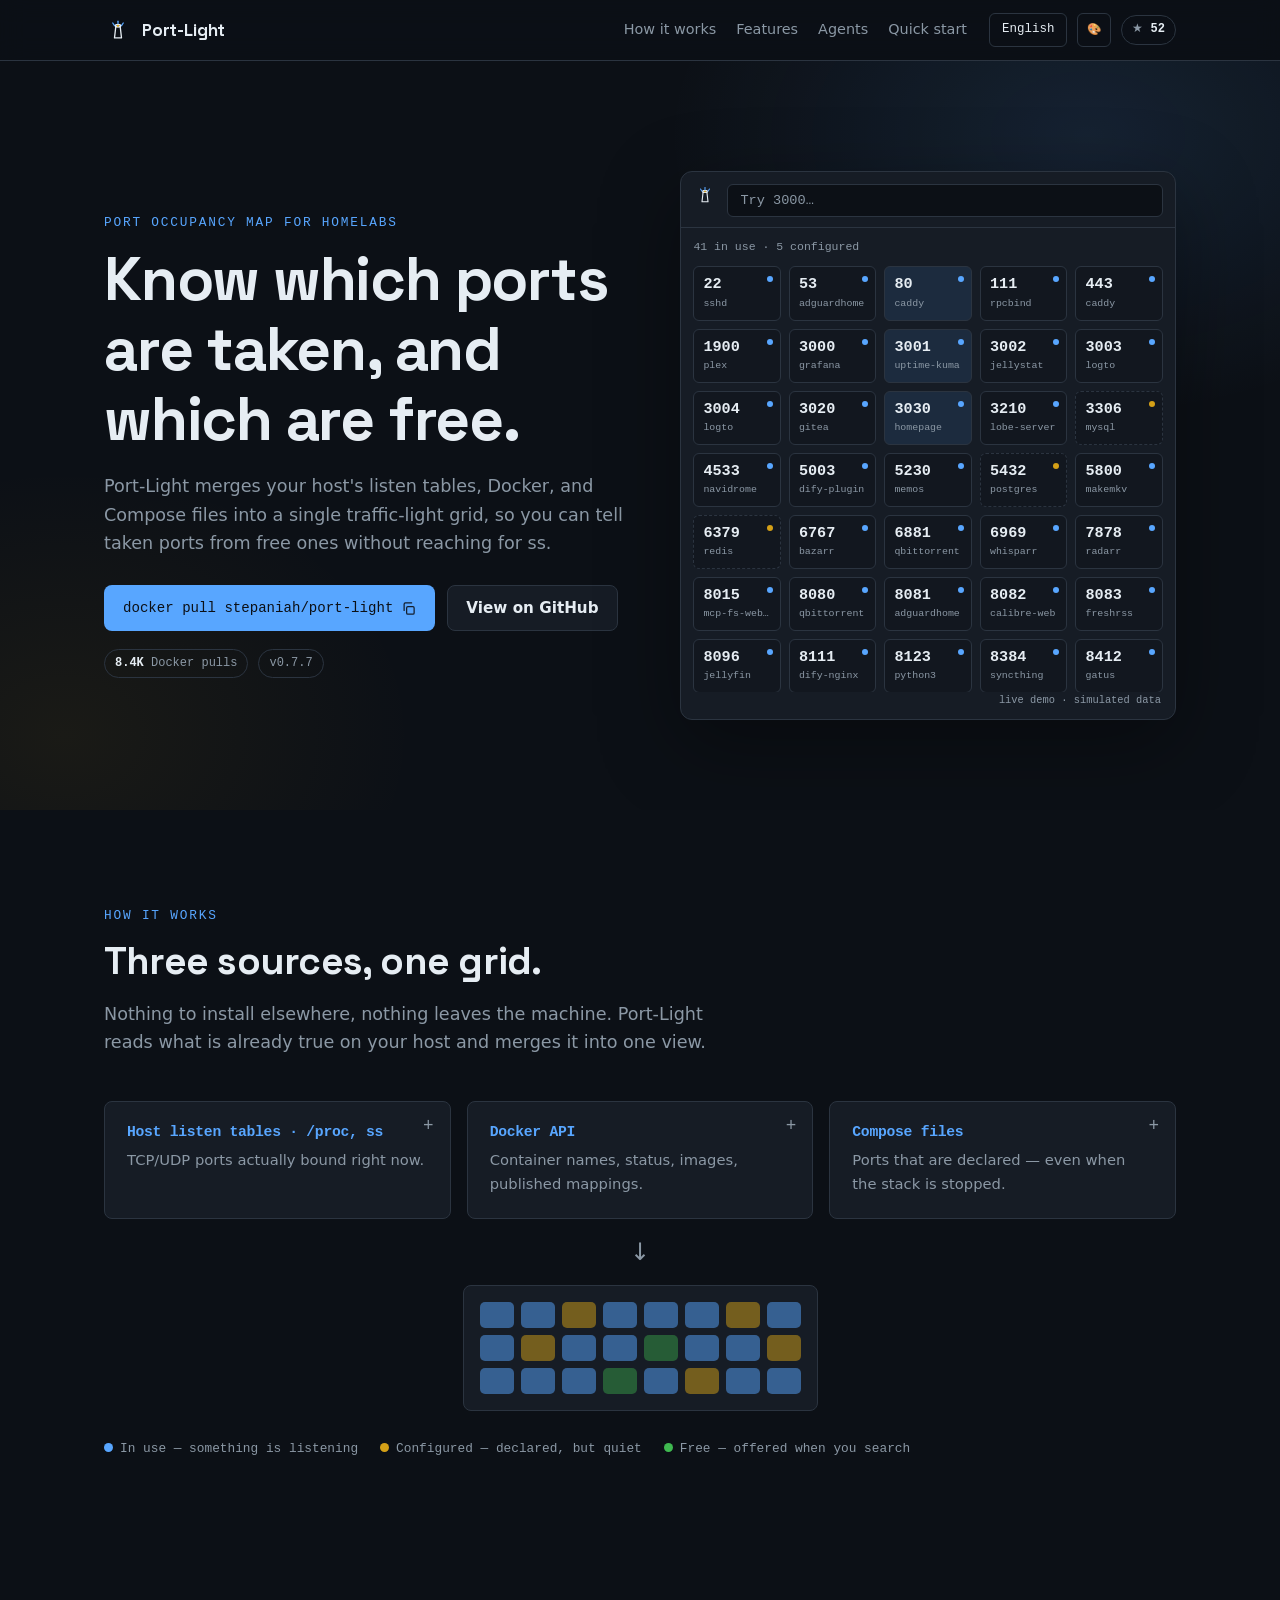
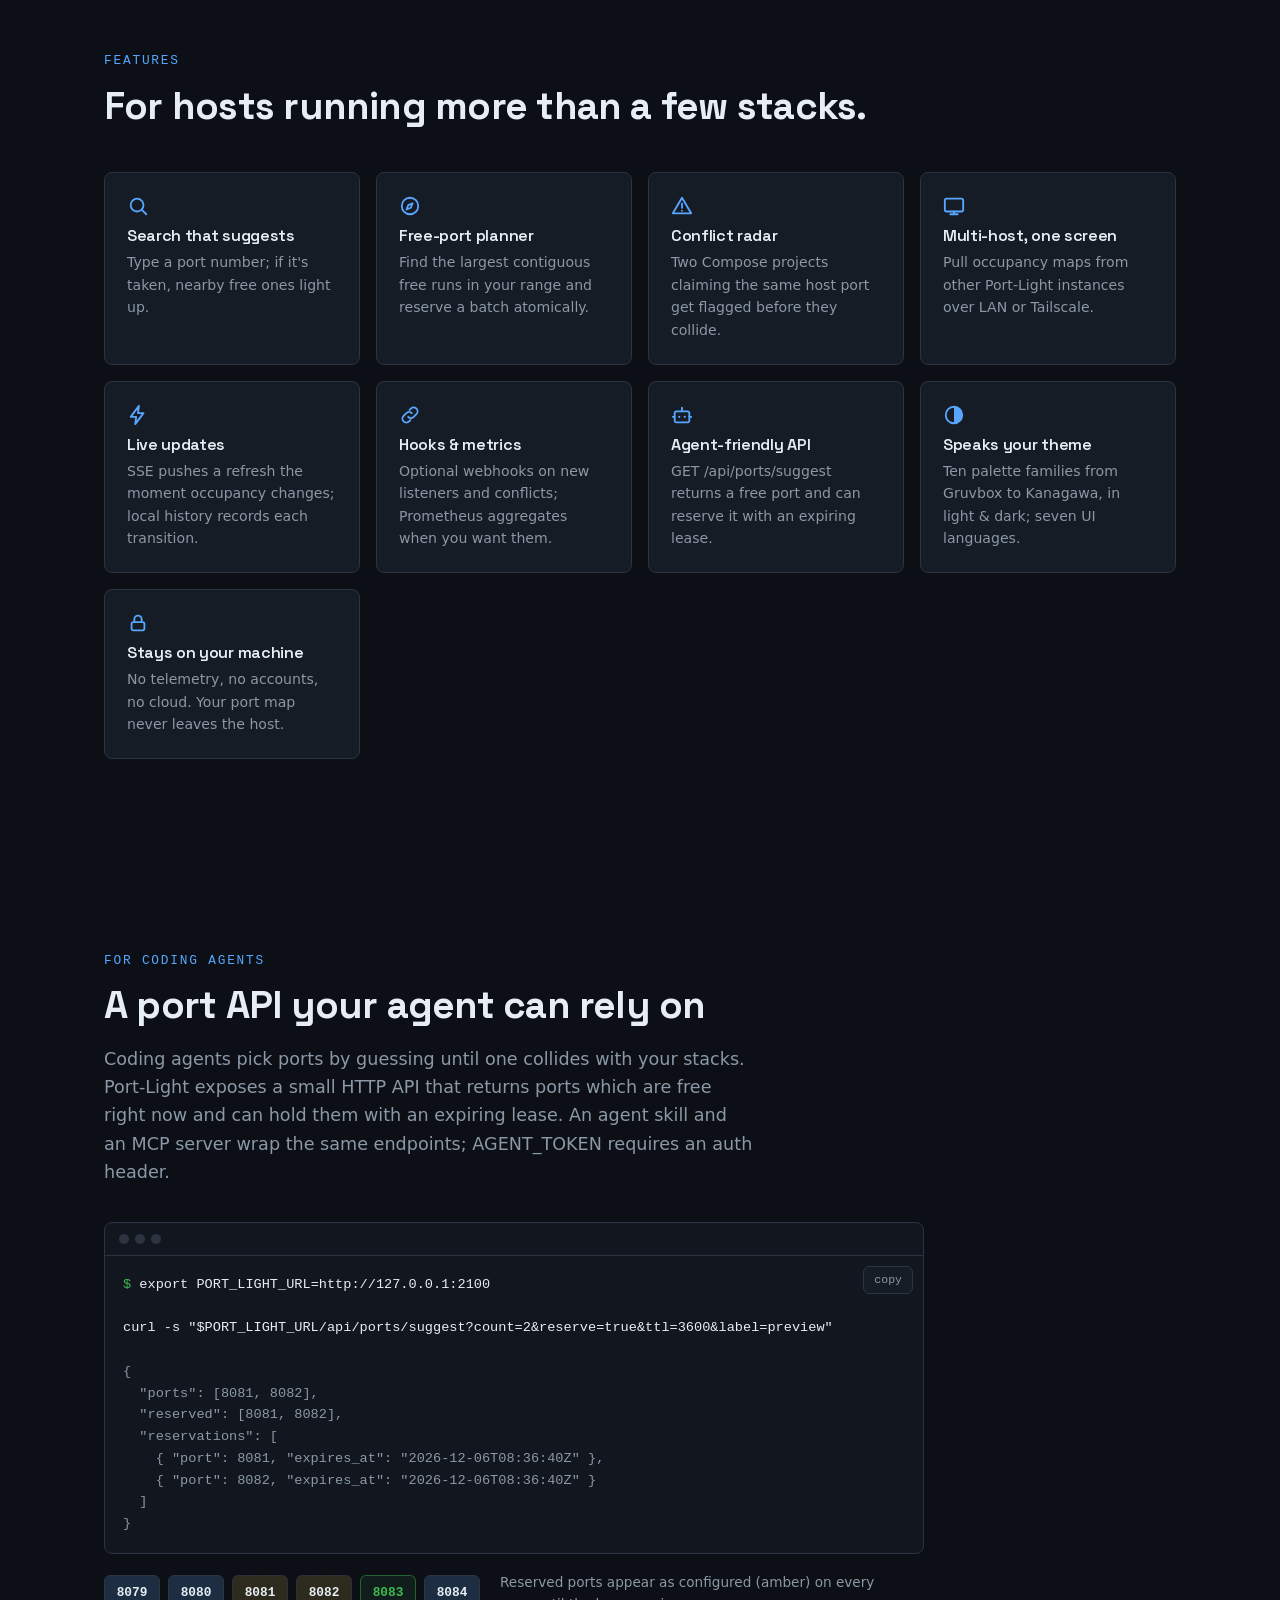
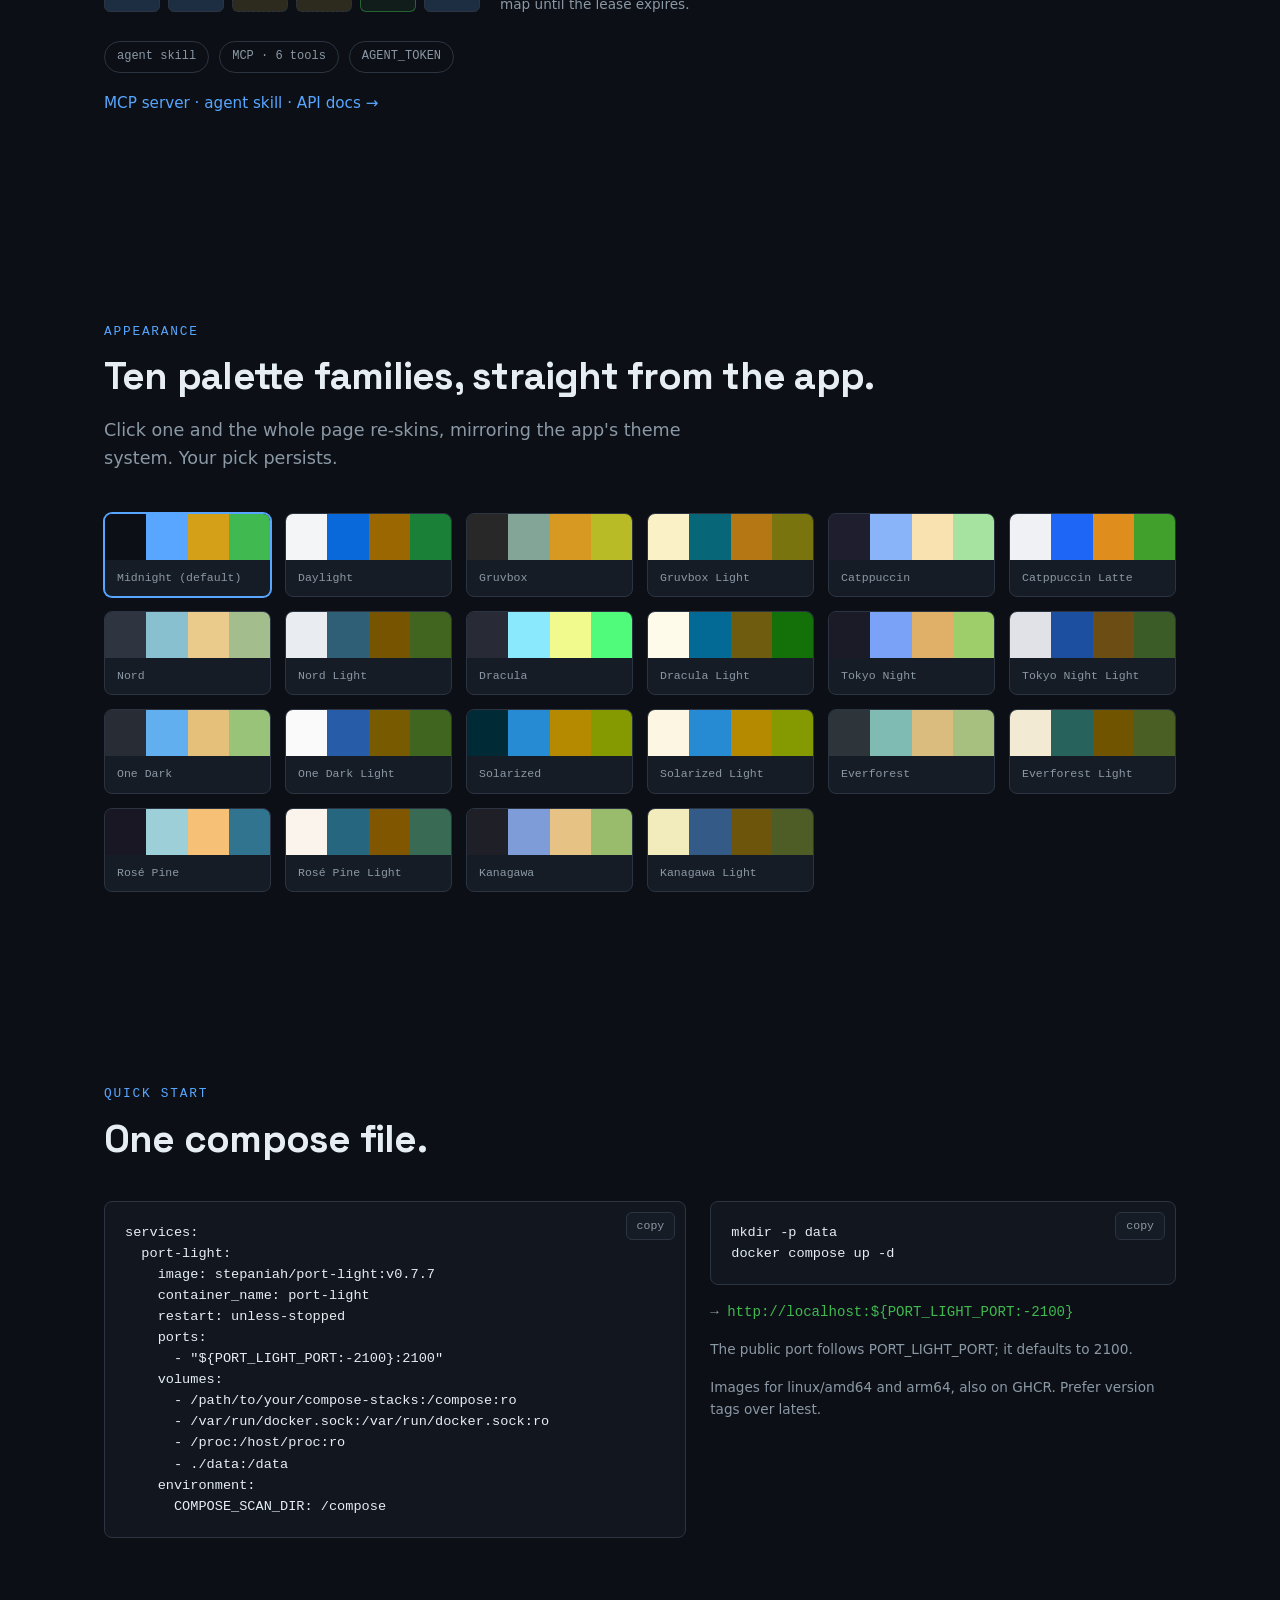
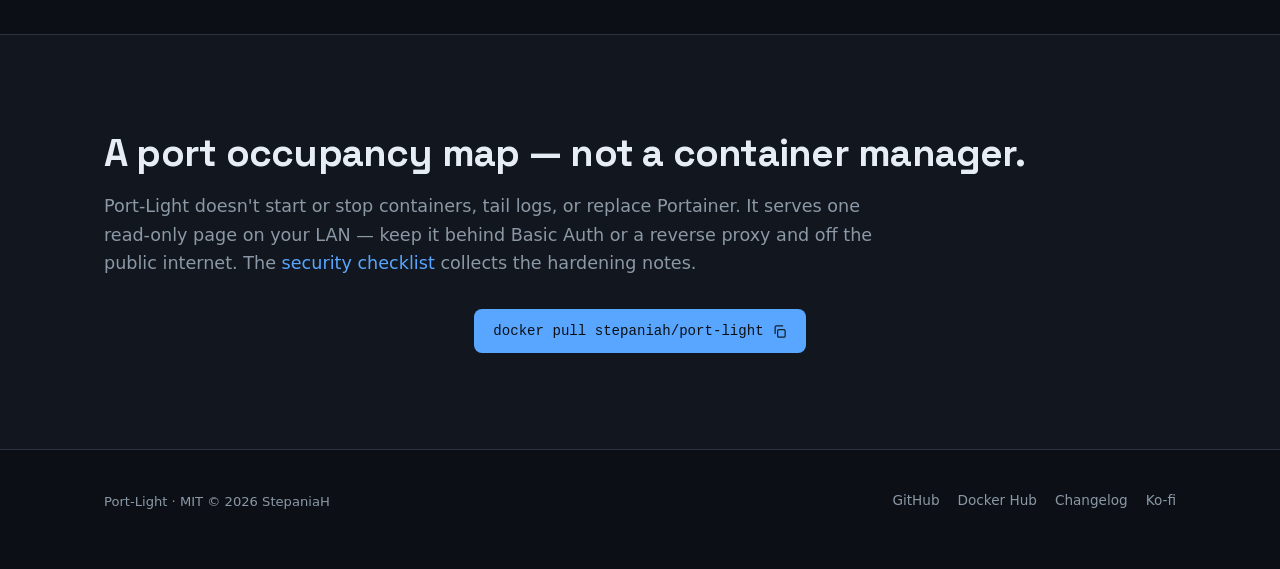
==== commit 747df7ab: "fix: lock scroll during FLIP open and wire aria-controls to feature detail" ====
--- a/index.html
+++ b/index.html
@@ -297,47 +297,47 @@
           <h2 data-i18n="features.title">For hosts running more than a few stacks.</h2>
         </div>
         <div class="feature-grid" id="feature-grid">
-          <div class="feature-card" data-reveal data-feature="f1" role="button" tabindex="0" aria-expanded="false">
+          <div class="feature-card" data-reveal data-feature="f1" role="button" tabindex="0" aria-expanded="false" aria-controls="feature-detail">
             <span class="ico" aria-hidden="true"><svg width="24" height="24" aria-hidden="true"><use href="#i-search"/></svg></span>
             <h3 data-i18n="f1.t">Search that suggests</h3>
             <p data-i18n="f1.b">Type a port number; if it's taken, nearby free ones light up.</p>
           </div>
-          <div class="feature-card" data-reveal data-feature="f9" role="button" tabindex="0" aria-expanded="false">
+          <div class="feature-card" data-reveal data-feature="f9" role="button" tabindex="0" aria-expanded="false" aria-controls="feature-detail">
             <span class="ico" aria-hidden="true"><svg width="24" height="24" aria-hidden="true"><use href="#i-compass"/></svg></span>
             <h3 data-i18n="f9.t">Free-port planner</h3>
             <p data-i18n="f9.b">Find the largest contiguous free runs in your range and reserve a batch atomically.</p>
           </div>
-          <div class="feature-card" data-reveal data-feature="f2" role="button" tabindex="0" aria-expanded="false">
+          <div class="feature-card" data-reveal data-feature="f2" role="button" tabindex="0" aria-expanded="false" aria-controls="feature-detail">
             <span class="ico" aria-hidden="true"><svg width="24" height="24" aria-hidden="true"><use href="#i-warn"/></svg></span>
             <h3 data-i18n="f2.t">Conflict radar</h3>
             <p data-i18n="f2.b">Two Compose projects claiming the same host port get flagged before they collide.</p>
           </div>
-          <div class="feature-card" data-reveal data-feature="f3" role="button" tabindex="0" aria-expanded="false">
+          <div class="feature-card" data-reveal data-feature="f3" role="button" tabindex="0" aria-expanded="false" aria-controls="feature-detail">
             <span class="ico" aria-hidden="true"><svg width="24" height="24" aria-hidden="true"><use href="#i-screen"/></svg></span>
             <h3 data-i18n="f3.t">Multi-host, one screen</h3>
             <p data-i18n="f3.b">Pull occupancy maps from other Port-Light instances over LAN or Tailscale.</p>
           </div>
-          <div class="feature-card" data-reveal data-feature="f4" role="button" tabindex="0" aria-expanded="false">
+          <div class="feature-card" data-reveal data-feature="f4" role="button" tabindex="0" aria-expanded="false" aria-controls="feature-detail">
             <span class="ico" aria-hidden="true"><svg width="24" height="24" aria-hidden="true"><use href="#i-bolt"/></svg></span>
             <h3 data-i18n="f4.t">Live updates</h3>
             <p data-i18n="f4.b">SSE pushes a refresh the moment occupancy changes; local history records each transition.</p>
           </div>
-          <div class="feature-card" data-reveal data-feature="f5" role="button" tabindex="0" aria-expanded="false">
+          <div class="feature-card" data-reveal data-feature="f5" role="button" tabindex="0" aria-expanded="false" aria-controls="feature-detail">
             <span class="ico" aria-hidden="true"><svg width="24" height="24" aria-hidden="true"><use href="#i-hook"/></svg></span>
             <h3 data-i18n="f5.t">Hooks &amp; metrics</h3>
             <p data-i18n="f5.b">Optional webhooks on new listeners and conflicts; Prometheus aggregates when you want them.</p>
           </div>
-          <div class="feature-card" data-reveal data-feature="f6" role="button" tabindex="0" aria-expanded="false">
+          <div class="feature-card" data-reveal data-feature="f6" role="button" tabindex="0" aria-expanded="false" aria-controls="feature-detail">
             <span class="ico" aria-hidden="true"><svg width="24" height="24" aria-hidden="true"><use href="#i-bot"/></svg></span>
             <h3 data-i18n="f6.t">Agent-friendly API</h3>
             <p data-i18n="f6.b">GET /api/ports/suggest returns a free port and can reserve it with an expiring lease.</p>
           </div>
-          <div class="feature-card" data-reveal data-feature="f7" role="button" tabindex="0" aria-expanded="false">
+          <div class="feature-card" data-reveal data-feature="f7" role="button" tabindex="0" aria-expanded="false" aria-controls="feature-detail">
             <span class="ico" aria-hidden="true"><svg width="24" height="24" aria-hidden="true"><use href="#i-palette"/></svg></span>
             <h3 data-i18n="f7.t">Speaks your theme</h3>
             <p data-i18n="f7.b">Ten palette families from Gruvbox to Kanagawa, in light &amp; dark; seven UI languages.</p>
           </div>
-          <div class="feature-card" data-reveal data-feature="f8" role="button" tabindex="0" aria-expanded="false">
+          <div class="feature-card" data-reveal data-feature="f8" role="button" tabindex="0" aria-expanded="false" aria-controls="feature-detail">
             <span class="ico" aria-hidden="true"><svg width="24" height="24" aria-hidden="true"><use href="#i-lock"/></svg></span>
             <h3 data-i18n="f8.t">Stays on your machine</h3>
             <p data-i18n="f8.b">No telemetry, no accounts, no cloud. Your port map never leaves the host.</p>
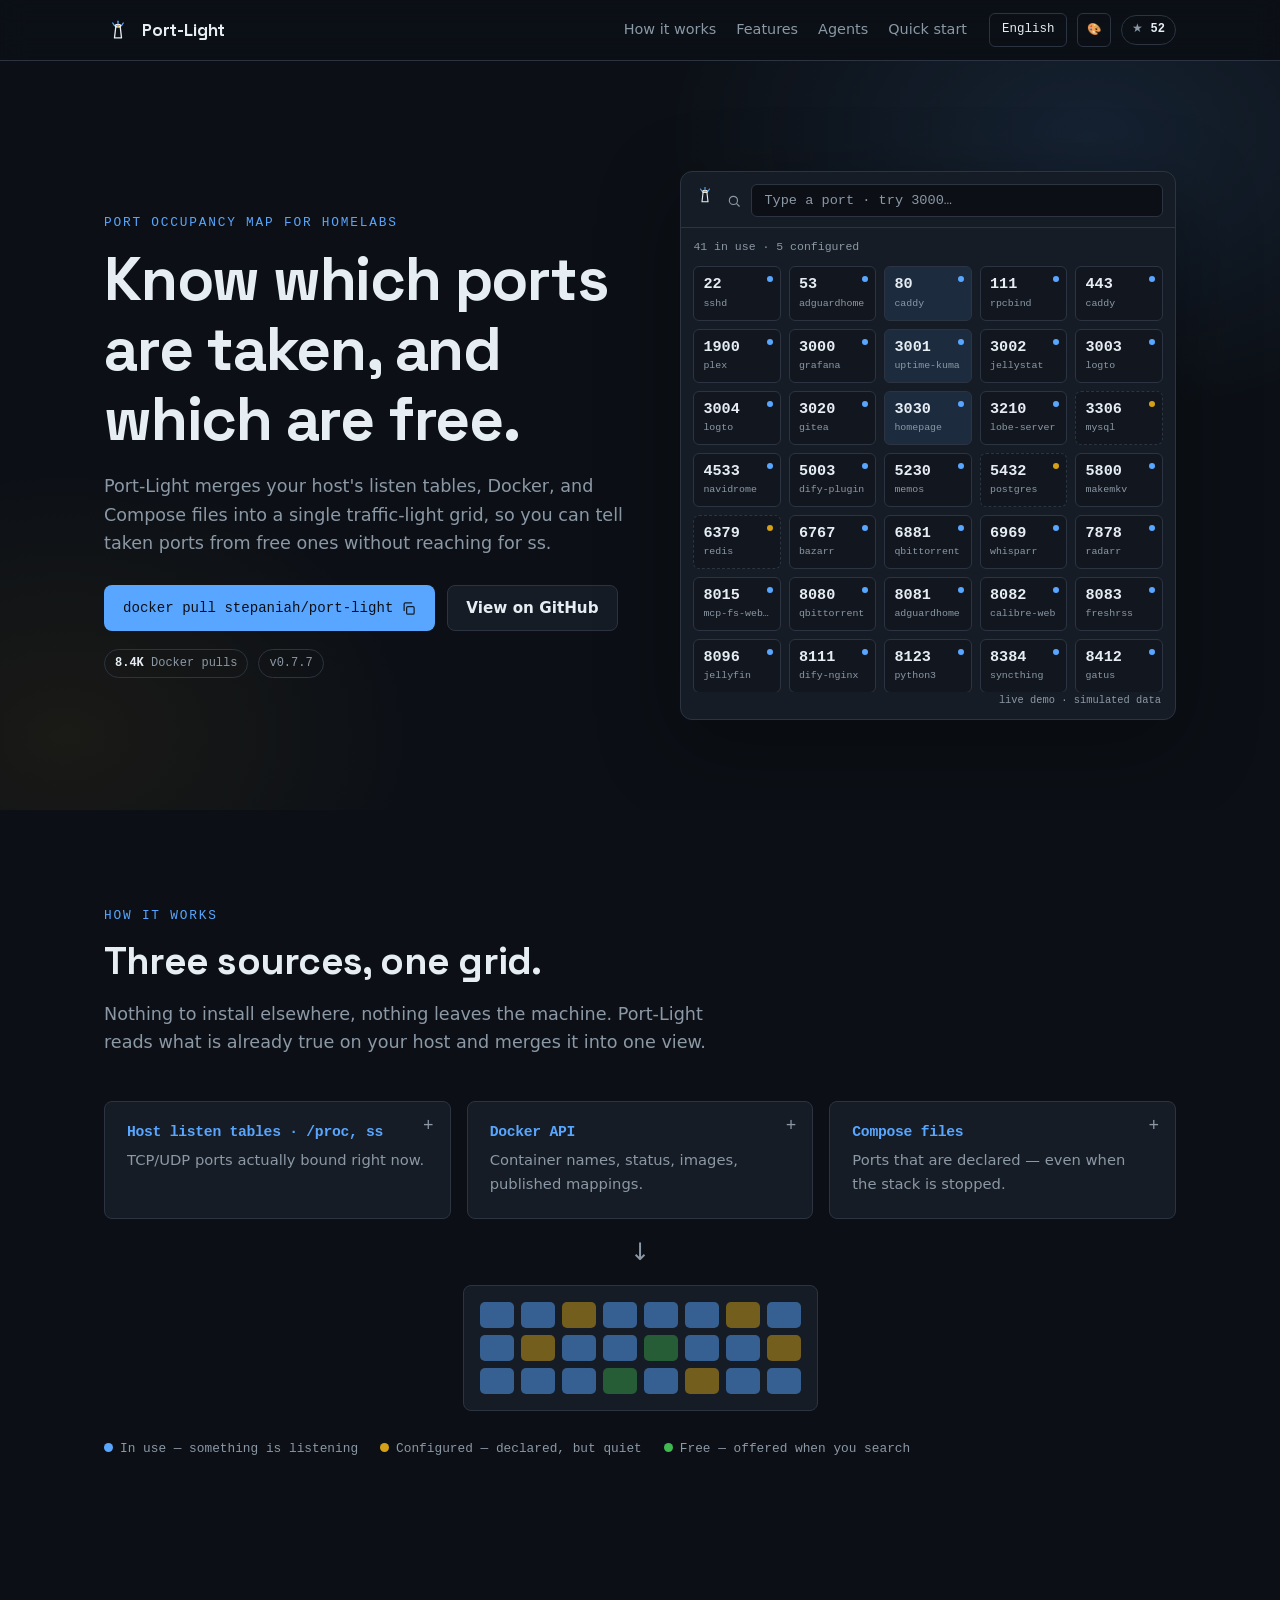
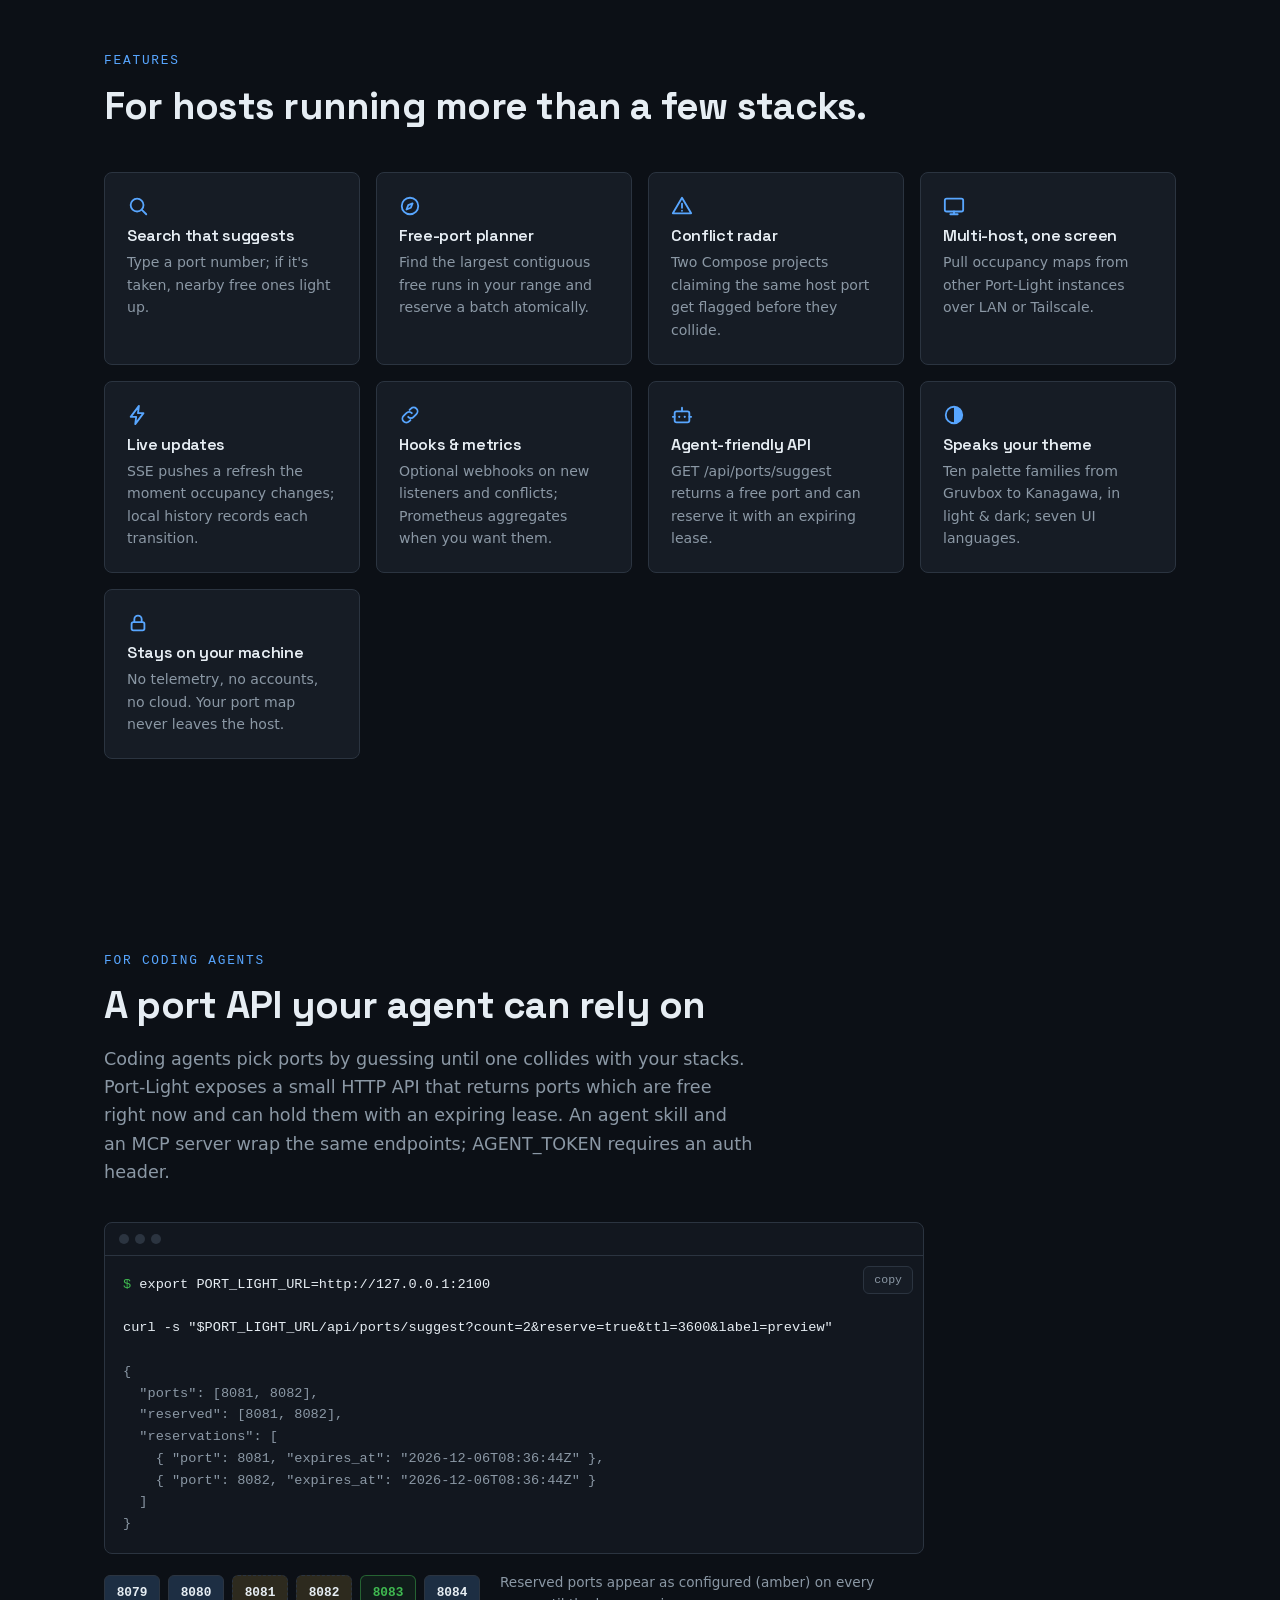
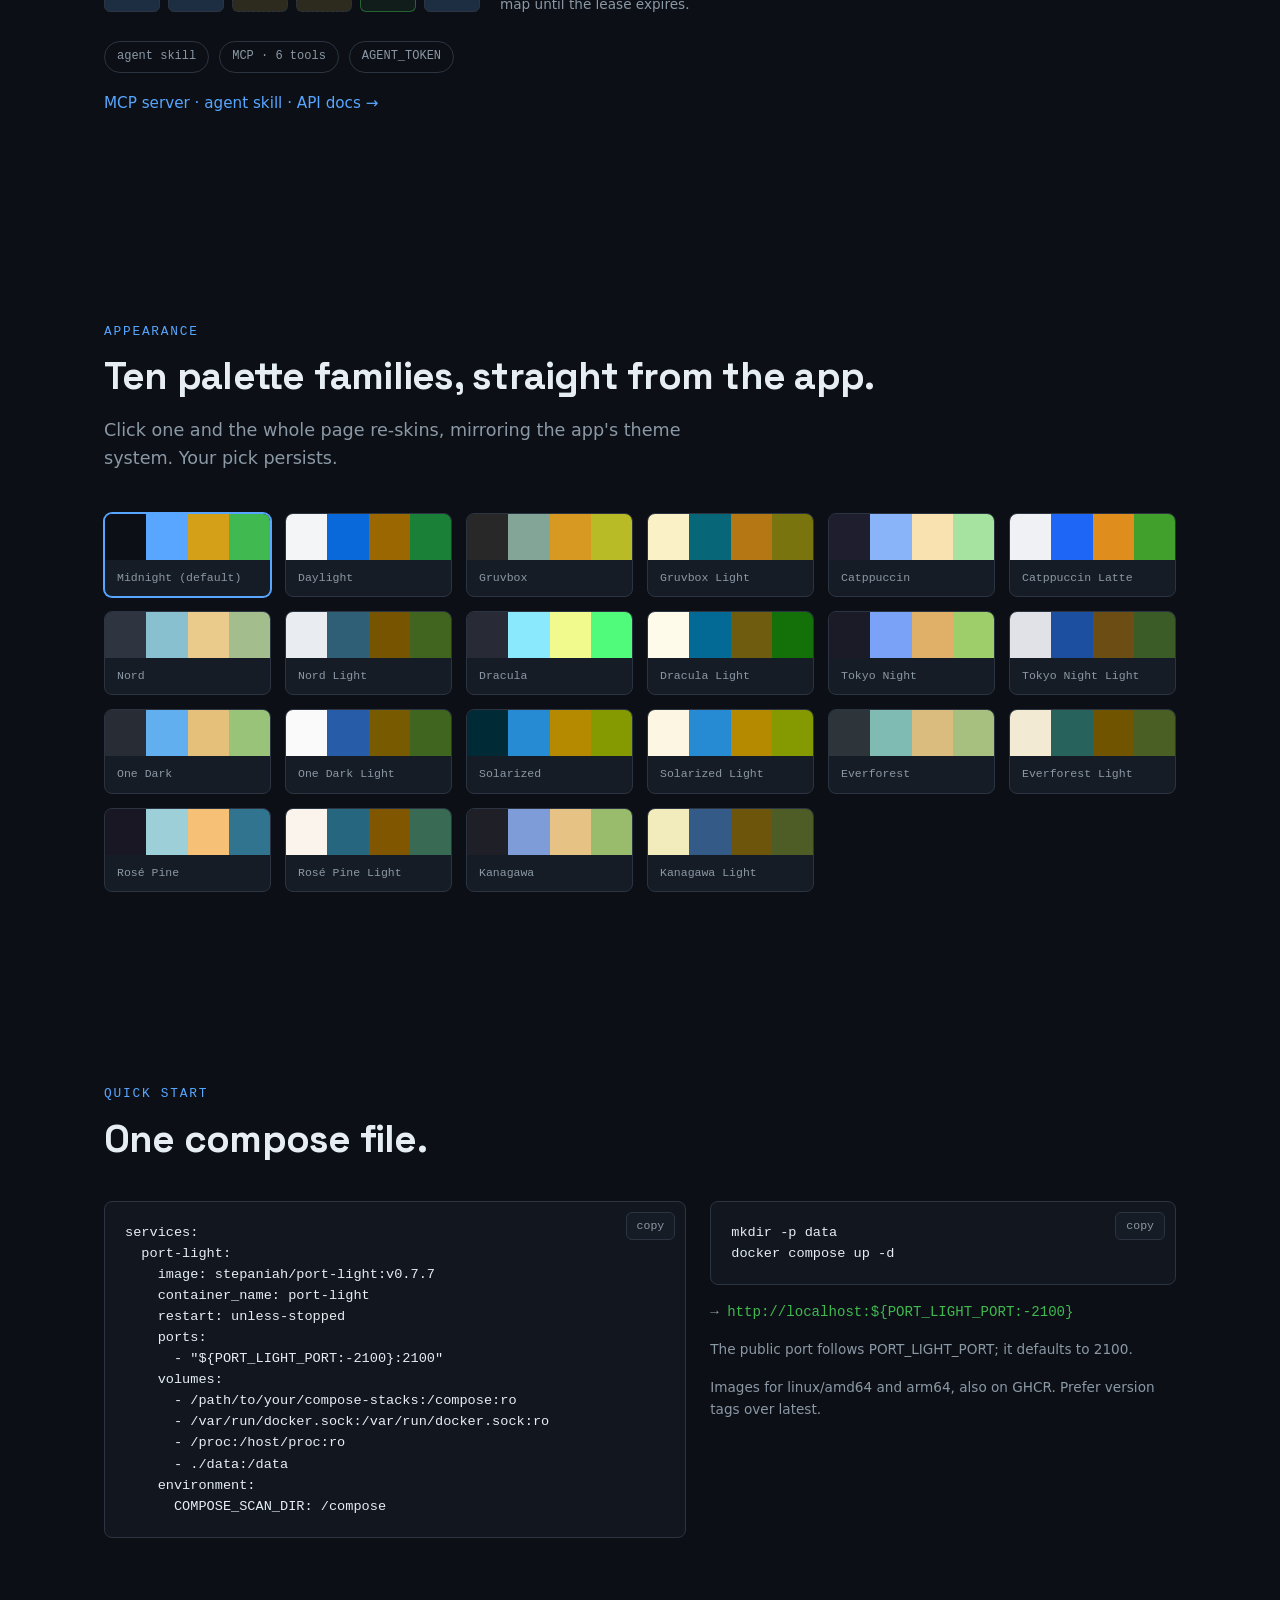
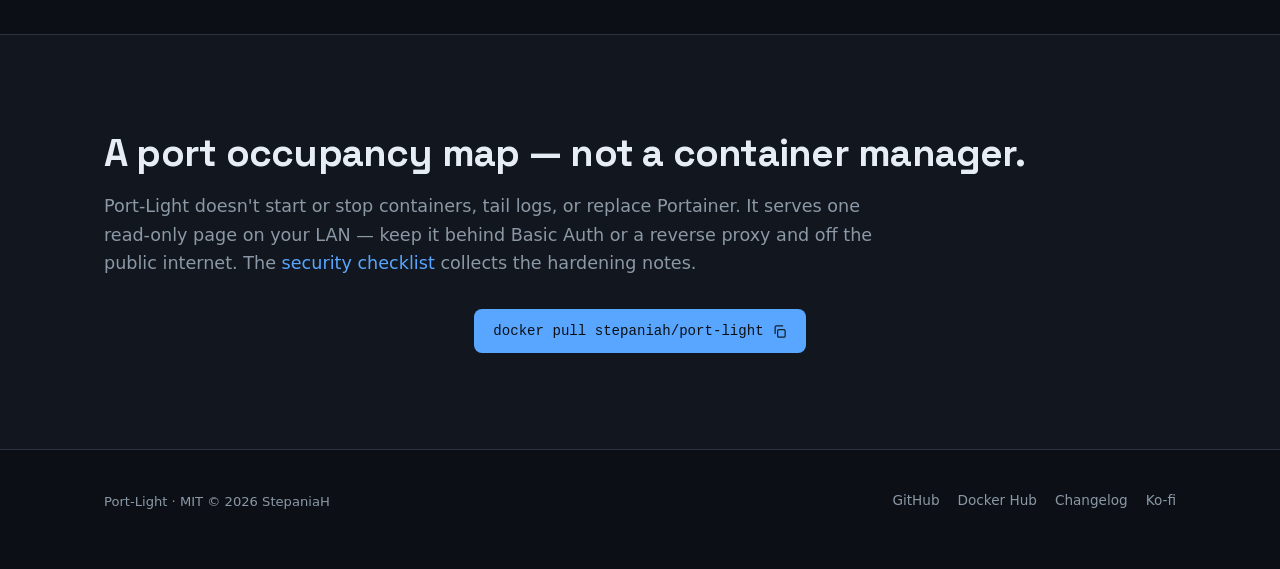
==== commit 649cc96d: "feat: demo panel role+sr hint and clearer search affordance" ====
--- a/index.html
+++ b/index.html
@@ -168,13 +168,15 @@
           </div>
         </div>
         <div class="hero-demo">
-          <div class="demo-panel" aria-label="Interactive product demo (simulated data)" data-i18n-attr="aria-label:demo.panel.aria">
+          <div class="demo-panel" role="group" aria-label="Interactive product demo (simulated data)" data-i18n-attr="aria-label:demo.panel.aria">
+            <p class="sr-only" data-i18n="demo.panel.hint">Interactive demo: type a port number in the search box, or click any card to copy its port.</p>
             <span class="demo-lighthouse" aria-hidden="true">
               <svg width="24" height="24"><use href="#i-lh"/></svg>
               <i class="beam"></i>
             </span>
             <div class="demo-head">
-              <input id="demo-search" type="text" inputmode="numeric" autocomplete="off" placeholder="Try 3000…" data-i18n-attr="placeholder:demo.search;aria-label:demo.search.aria" aria-label="Search ports">
+              <svg class="demo-search-ico" width="14" height="14" aria-hidden="true"><use href="#i-search"/></svg>
+              <input id="demo-search" type="text" inputmode="numeric" autocomplete="off" placeholder="Type a port · try 3000…" data-i18n-attr="placeholder:demo.search;aria-label:demo.search.aria" aria-label="Search ports">
             </div>
             <p id="demo-counts" class="demo-counts">41 in use · 5 configured</p>
             <div id="demo-grid" class="demo-grid">
--- a/css/main.css
+++ b/css/main.css
@@ -155,6 +155,7 @@
 }
 #demo-search:focus { outline: none; border-color: var(--accent); }
 #demo-search::placeholder { color: var(--text-dim); }
+.demo-search-ico { color: var(--text-dim); flex: none; }
 
 .demo-counts {
   font-family: var(--font-mono);
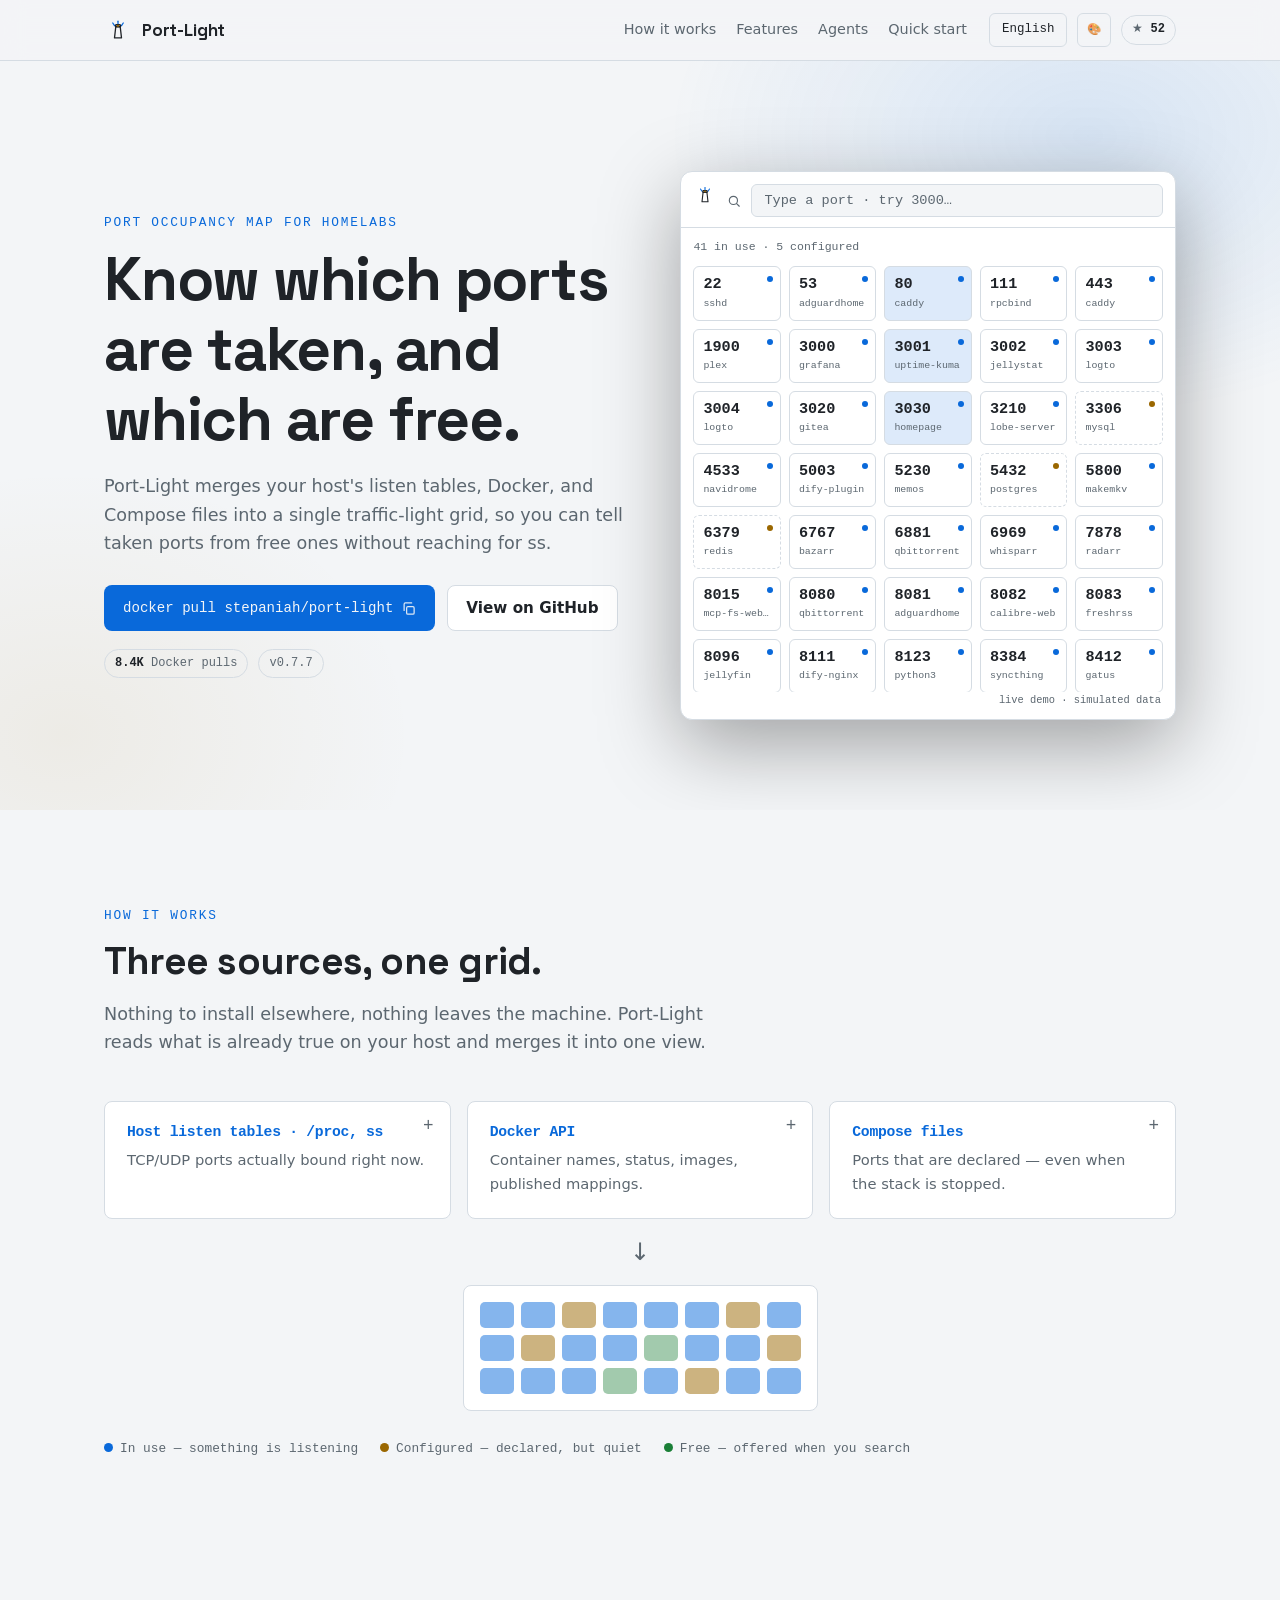
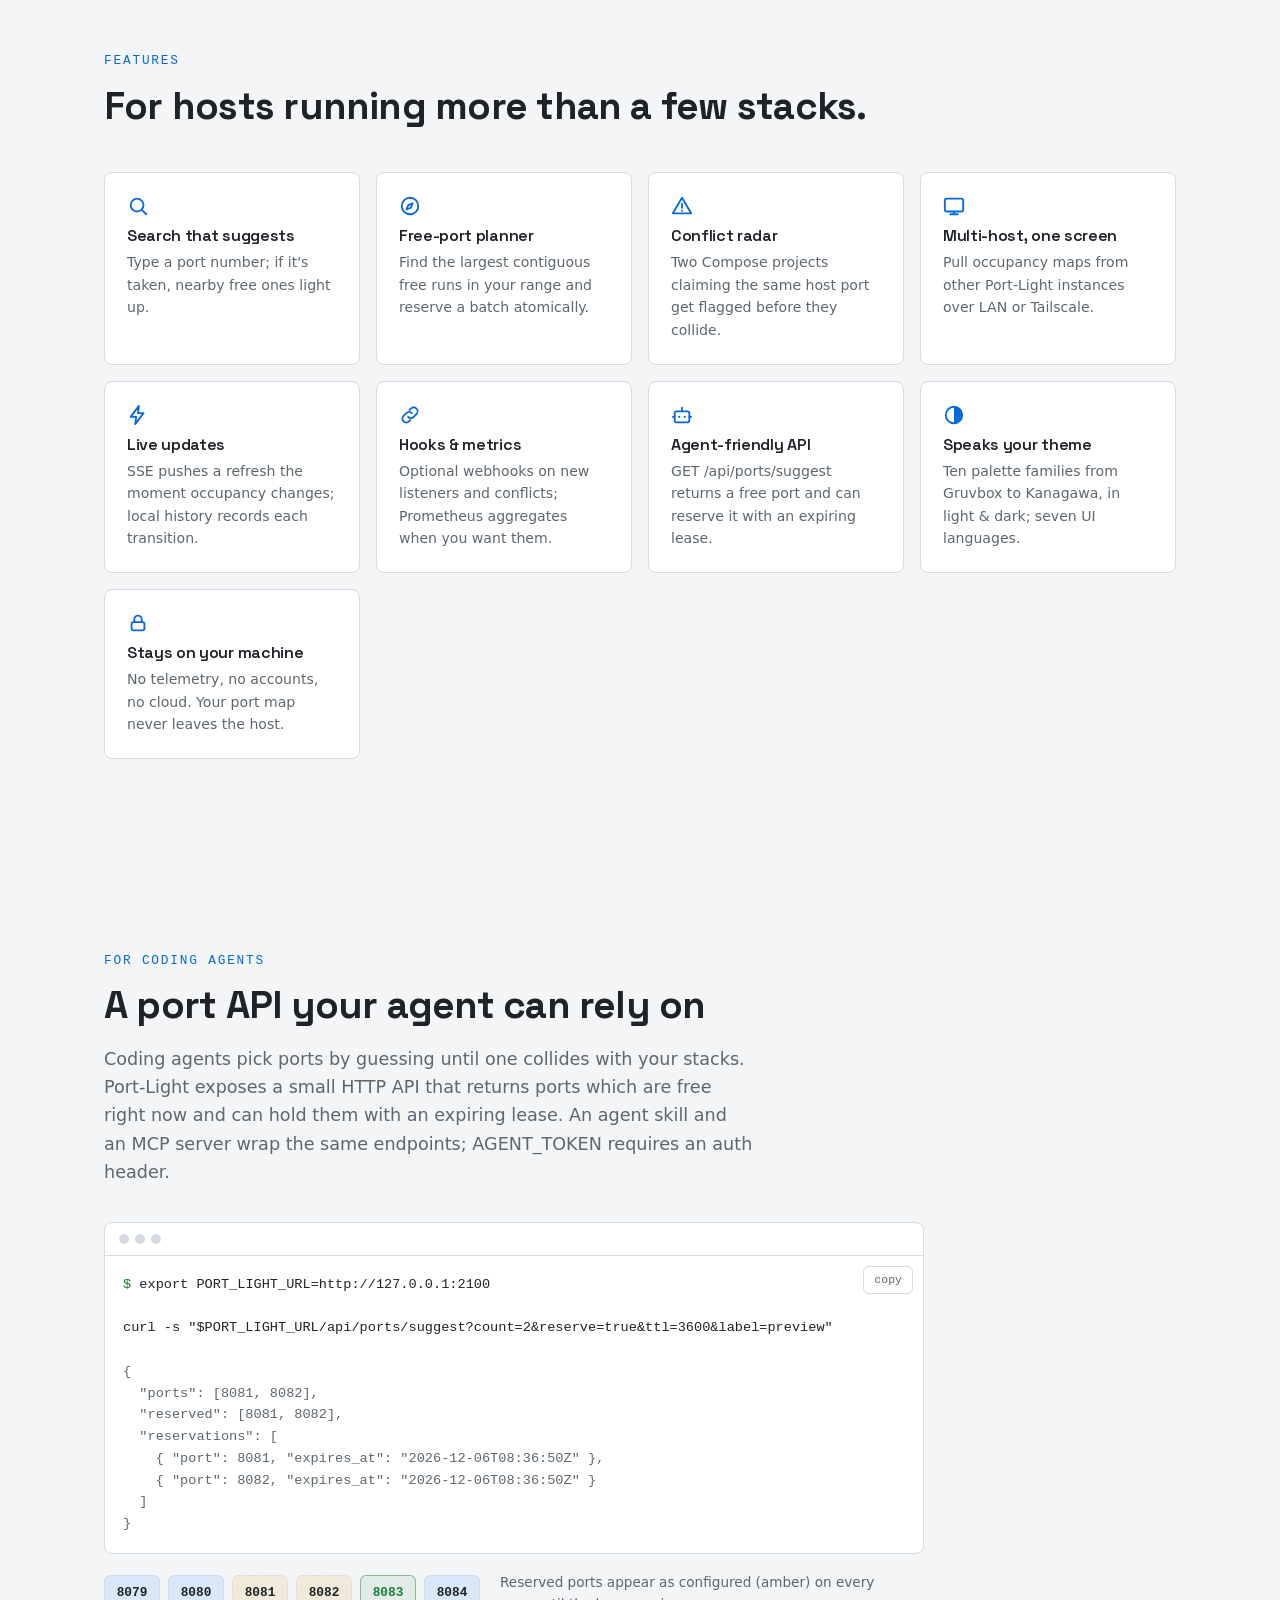
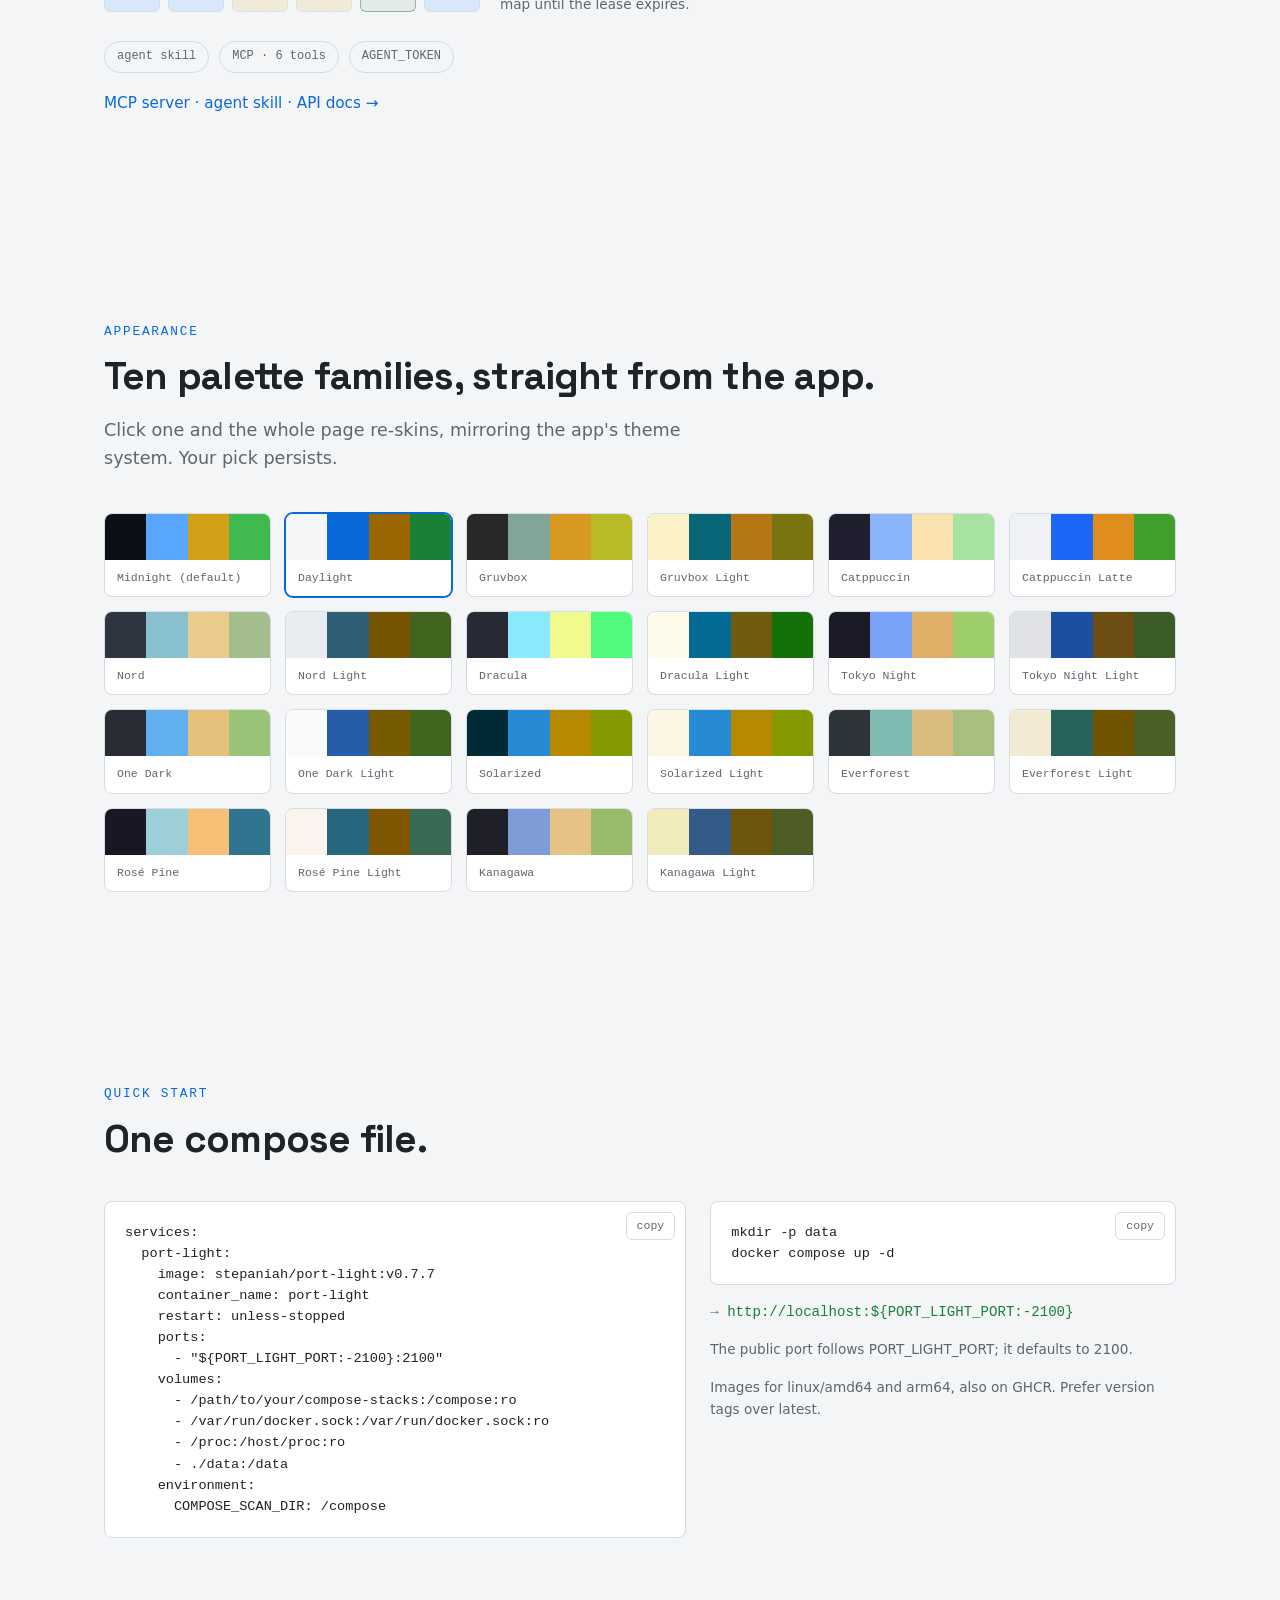
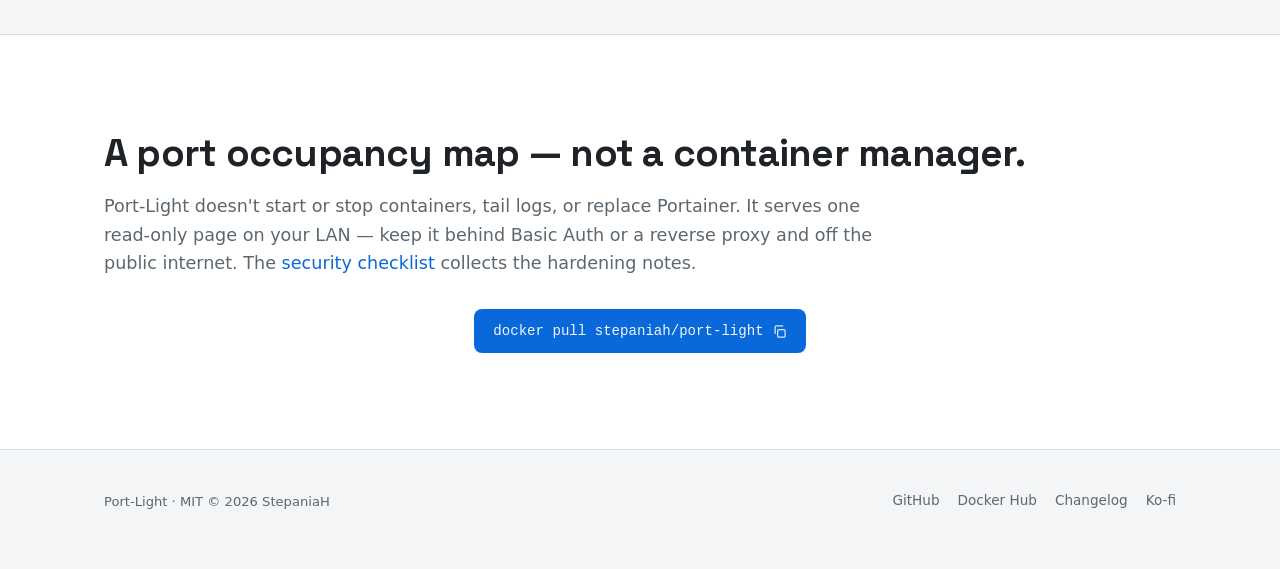
==== commit d5cdecd3: "feat: single-row mobile nav with a hamburger section menu" ====
--- a/index.html
+++ b/index.html
@@ -124,6 +124,9 @@
         <path d="M8 11V8a4 4 0 0 1 8 0v3"/>
       </g>
     </symbol>
+    <symbol id="i-menu" viewBox="0 0 24 24">
+      <path d="M4 7h16M4 12h16M4 17h16" stroke="currentColor" stroke-width="2" stroke-linecap="round" fill="none"/>
+    </symbol>
   </svg>
 
   <header class="nav">
@@ -142,8 +145,17 @@
         <button id="nav-lang-btn" class="nav-btn nav-btn-lang" aria-haspopup="listbox" aria-expanded="false" title="Language" data-i18n-attr="title:nav.lang.title">English</button>
         <button id="nav-theme-btn" class="nav-btn" aria-haspopup="listbox" aria-expanded="false" title="Theme" data-i18n-attr="title:nav.theme.title">🎨</button>
         <a class="stat-pill hide-sm" href="https://github.com/StepaniaH/port-light" target="_blank" rel="noopener" title="GitHub stars" data-i18n-attr="title:nav.stars.title">★ <b id="stat-stars">—</b></a>
+        <button id="nav-menu-btn" class="nav-btn nav-btn-menu" aria-expanded="false" aria-controls="nav-mobile" data-i18n-attr="aria-label:nav.menu.aria;title:nav.menu.aria">
+          <svg width="18" height="18" aria-hidden="true"><use href="#i-menu"/></svg>
+        </button>
       </div>
     </div>
+    <nav id="nav-mobile" class="nav-mobile" aria-label="Sections" data-i18n-attr="aria-label:nav.aria.sections" hidden>
+      <a href="#how" data-i18n="nav.how">How it works</a>
+      <a href="#features" data-i18n="nav.features">Features</a>
+      <a href="#agents" data-i18n="nav.agents">Agents</a>
+      <a href="#quickstart" data-i18n="nav.quickstart">Quick start</a>
+    </nav>
     <div id="lang-menu" class="theme-menu lang-menu" role="listbox" aria-label="Language" data-i18n-attr="aria-label:lang.menu.aria" hidden></div>
     <div id="theme-menu" class="theme-menu" role="listbox" aria-label="Theme" data-i18n-attr="aria-label:theme.menu.aria" hidden></div>
   </header>
--- a/css/main.css
+++ b/css/main.css
@@ -50,6 +50,29 @@
 }
 .stat-pill b { color: var(--text); font-weight: 600; }
 a.stat-pill:hover { text-decoration: none; border-color: var(--accent); color: var(--text); }
+.nav-btn-menu { display: none; }
+.nav-mobile[hidden] { display: none; }
+.nav-mobile {
+  position: absolute;
+  top: 100%;
+  left: 0;
+  right: 0;
+  z-index: 49;
+  display: grid;
+  padding: 6px 24px 14px;
+  background: color-mix(in srgb, var(--bg) 92%, transparent);
+  backdrop-filter: blur(12px);
+  -webkit-backdrop-filter: blur(12px);
+  border-bottom: 1px solid var(--border);
+}
+.nav-mobile a {
+  padding: 12px 4px;
+  color: var(--text);
+  font-size: 1rem;
+  border-bottom: 1px solid var(--border);
+}
+.nav-mobile a:last-child { border-bottom: 0; }
+.nav-mobile a:hover { color: var(--accent); text-decoration: none; }
 
 .theme-menu[hidden] { display: none; }
 .theme-menu {
@@ -551,17 +574,9 @@
   .hero-inner, .two-col { grid-template-columns: 1fr; }
   .feature-grid { grid-template-columns: repeat(2, 1fr); }
   .sources { grid-template-columns: 1fr; }
-  .nav-inner { flex-wrap: wrap; height: auto; padding: 10px 0; }
+  .nav-links { display: none; }
   .nav-actions { margin-left: auto; }
-  .nav-links {
-    order: 3;
-    flex-basis: 100%;
-    margin-left: 0;
-    overflow-x: auto;
-    padding: 8px 0 2px;
-    scrollbar-width: none;
-  }
-  .nav-links::-webkit-scrollbar { display: none; }
+  .nav-btn-menu { display: grid; }
   .theme-menu { left: 16px; right: 16px; grid-template-columns: repeat(2, 1fr); }
 }
 @media (max-width: 520px) {
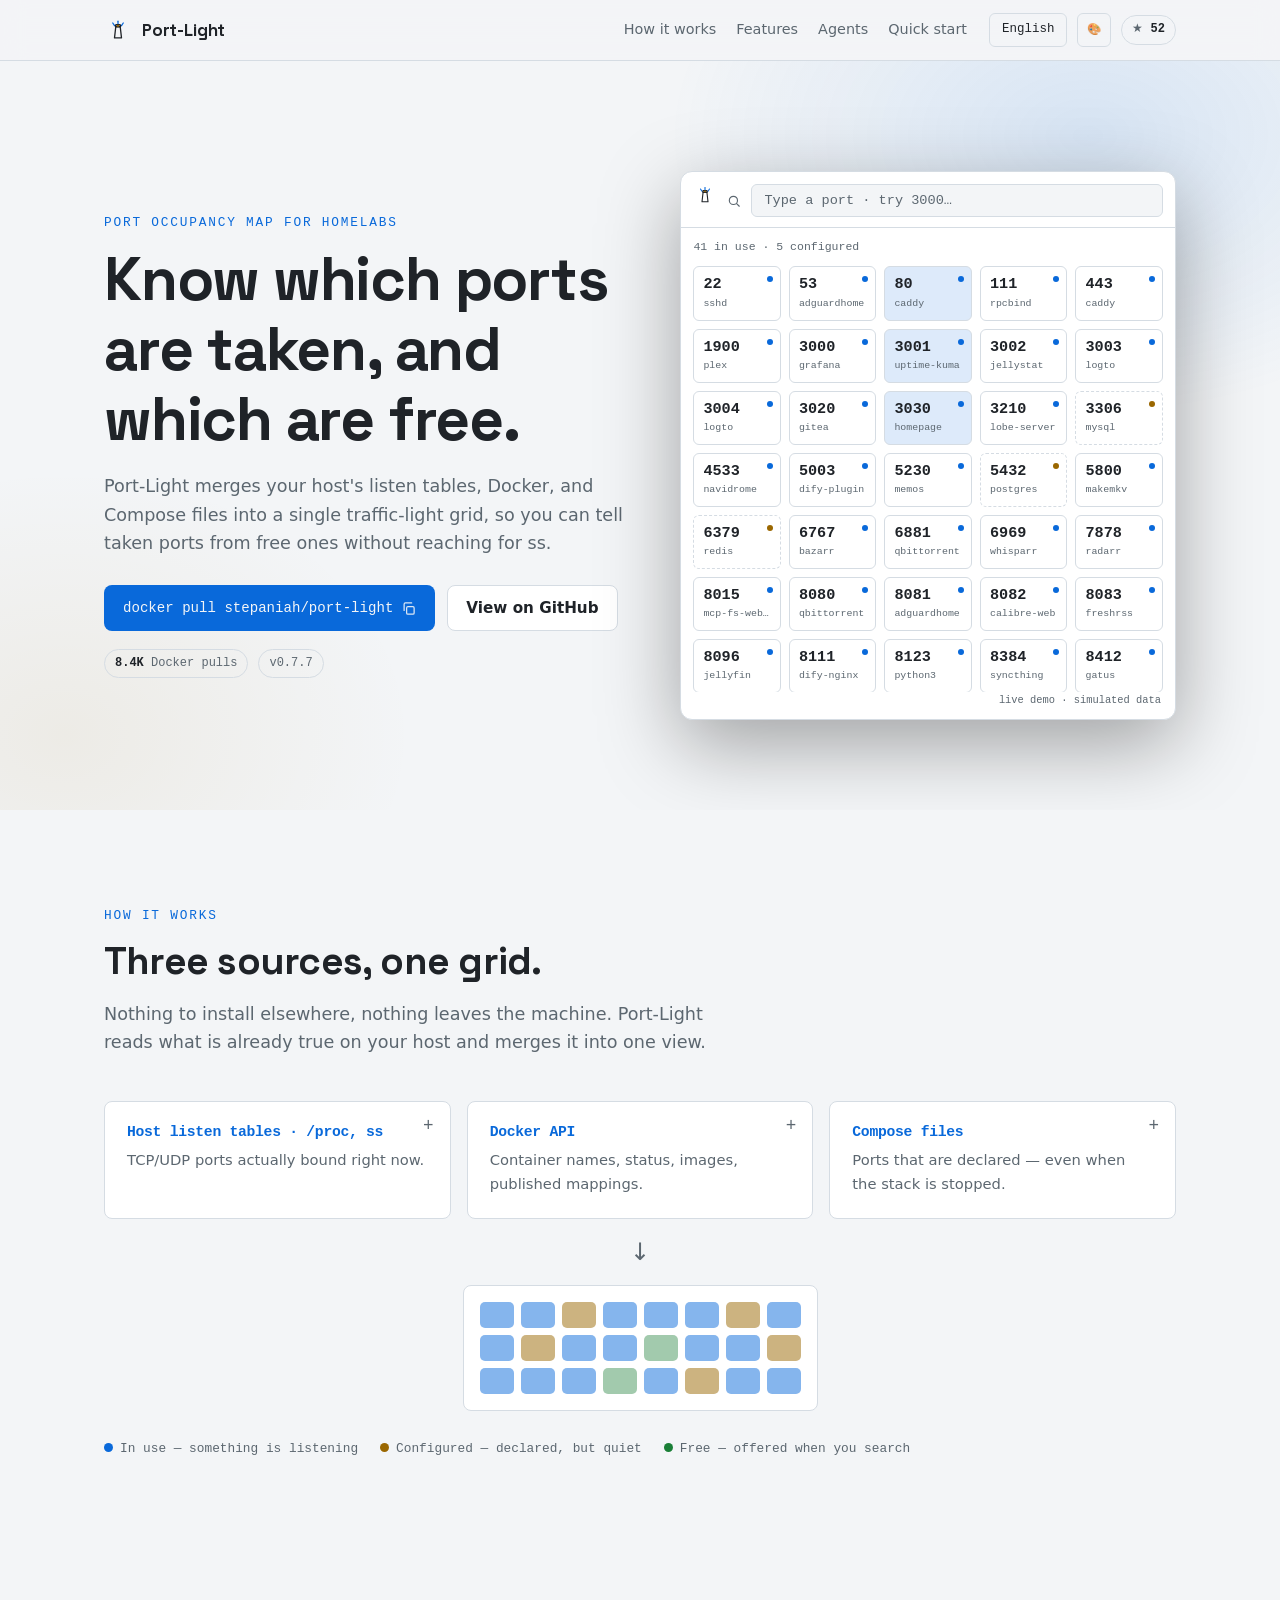
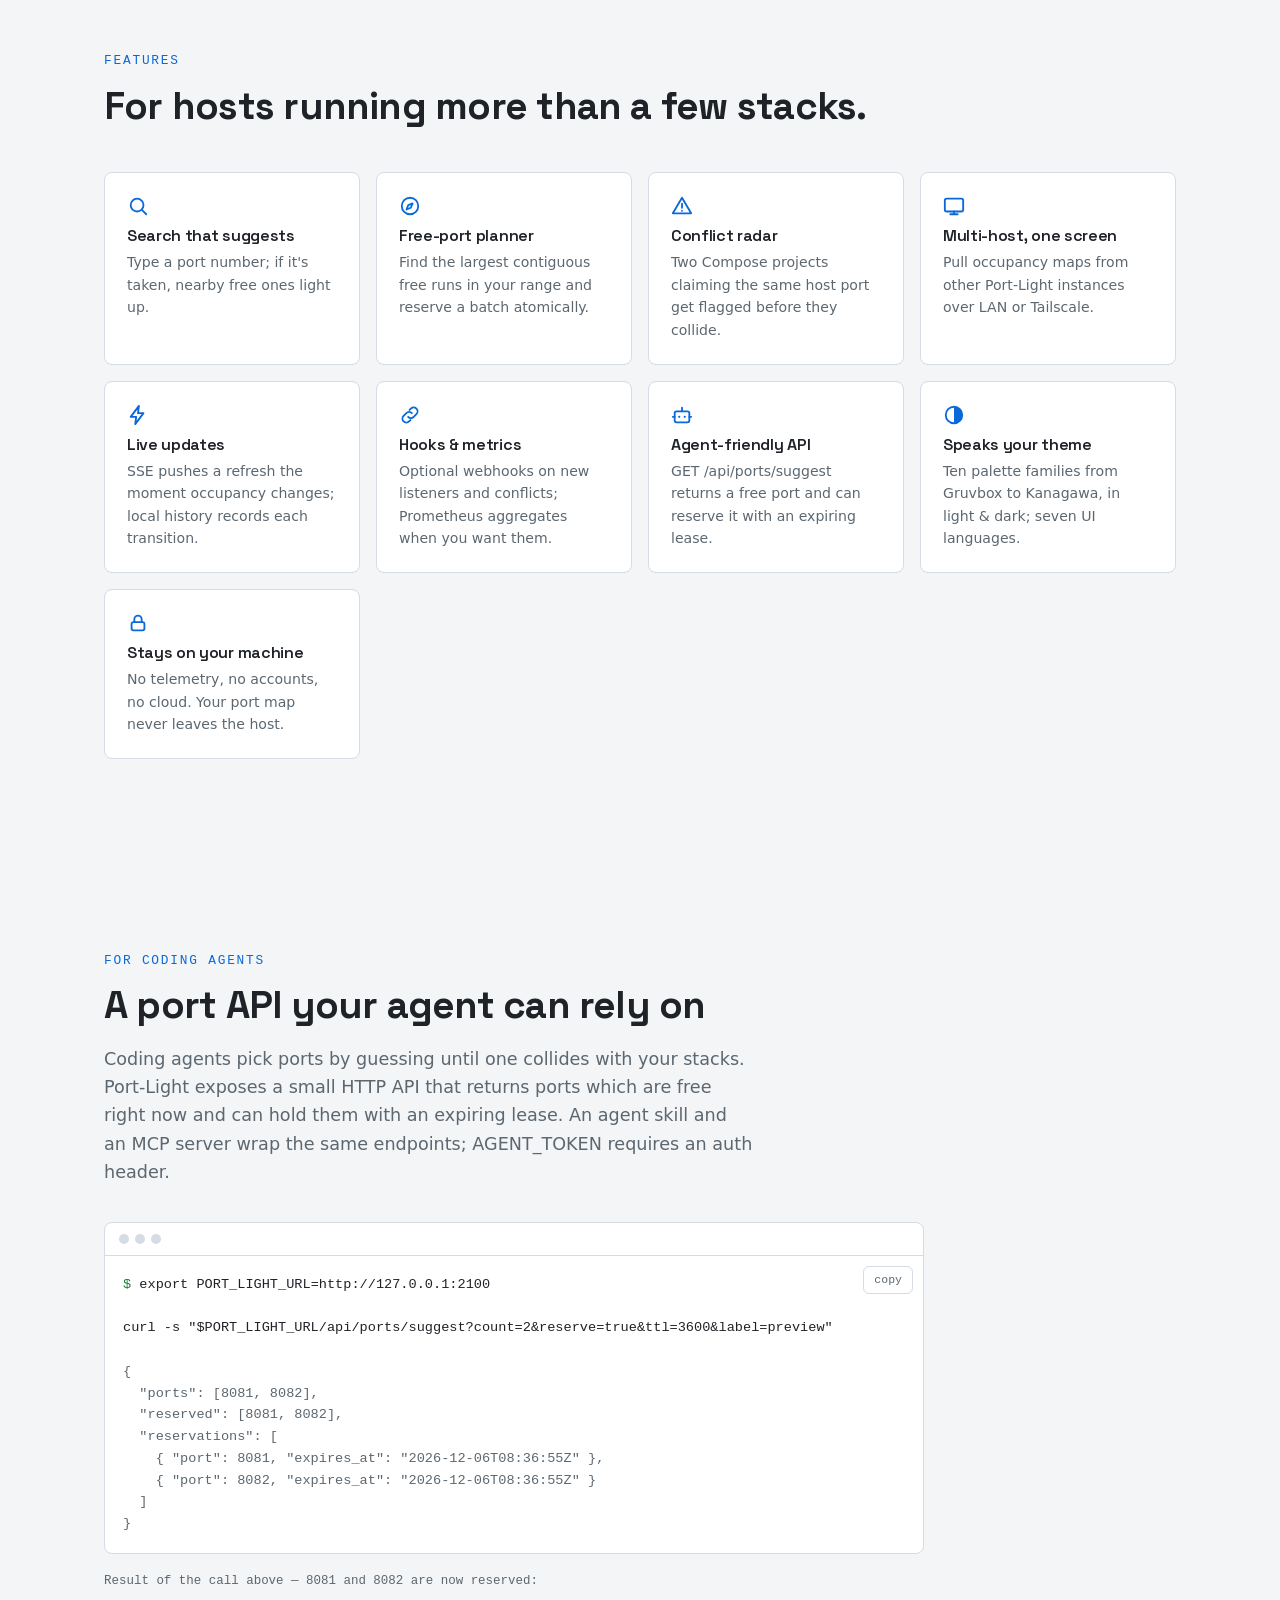
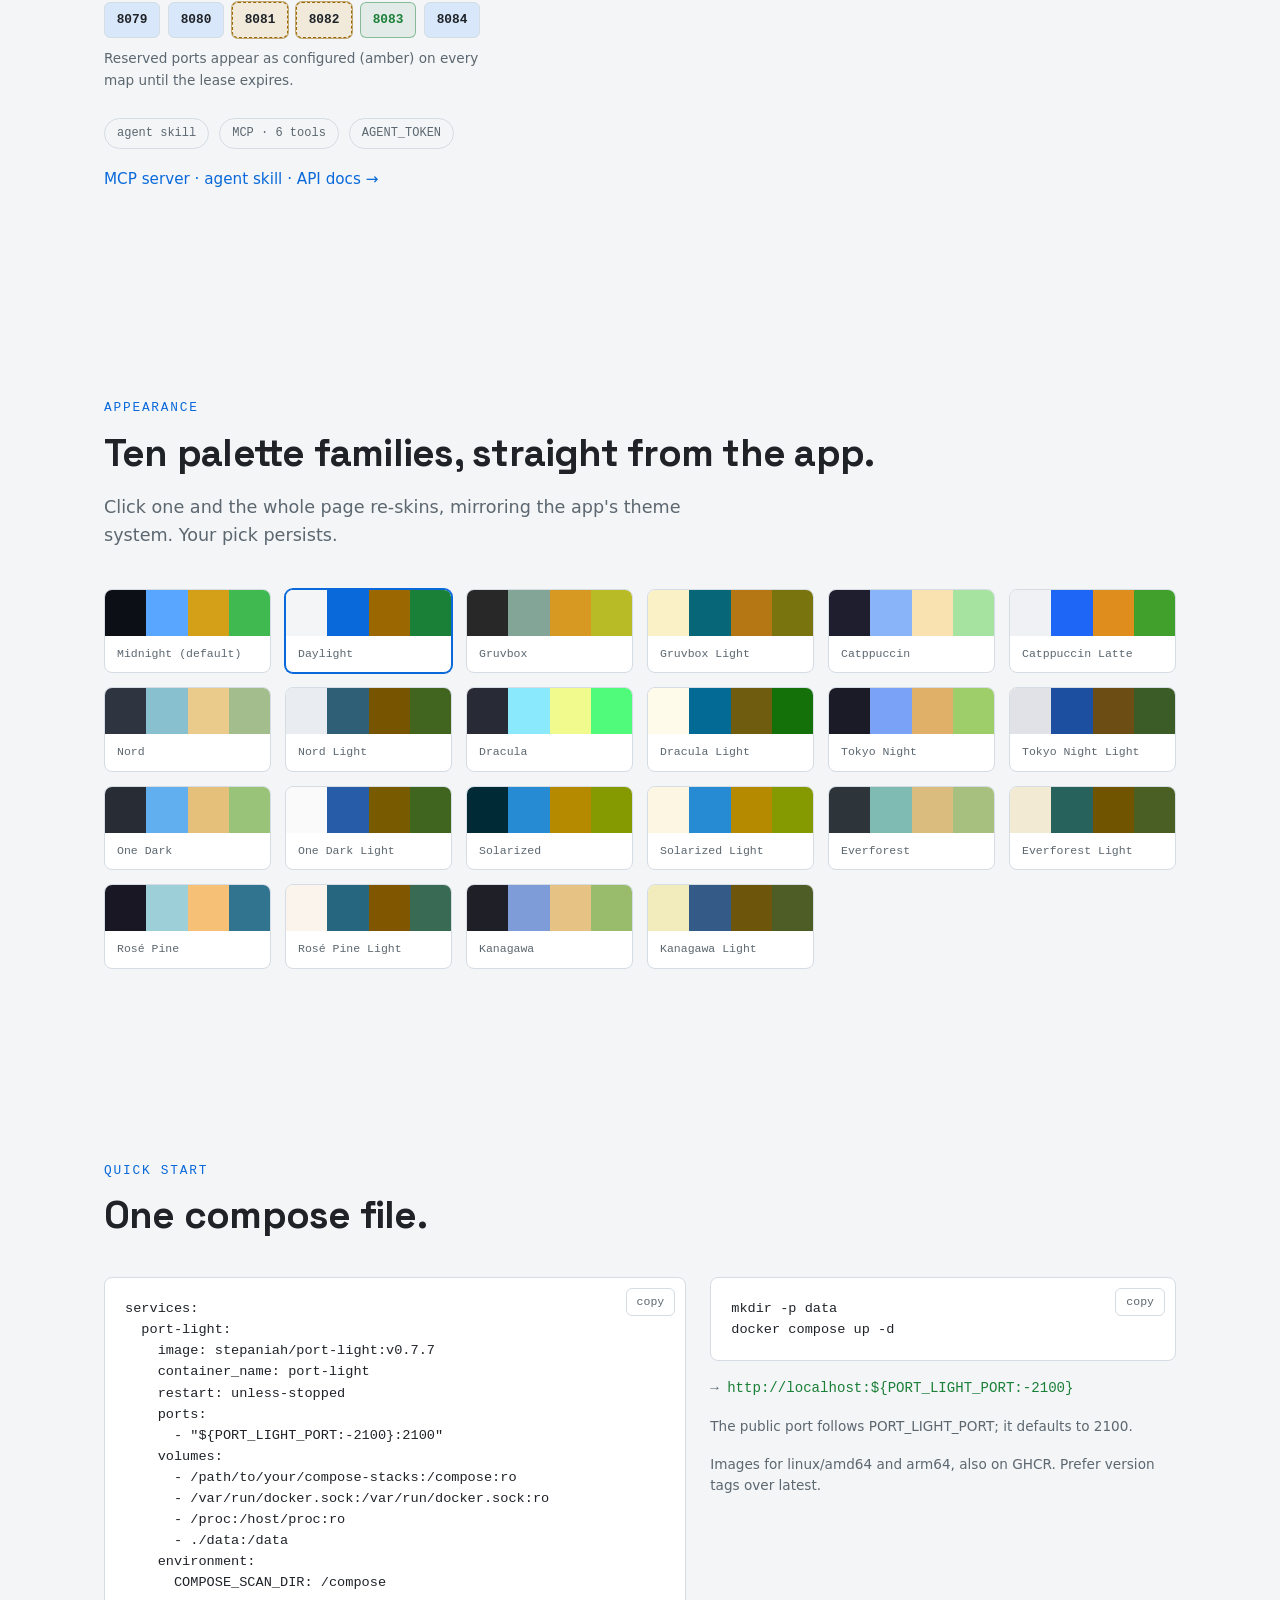
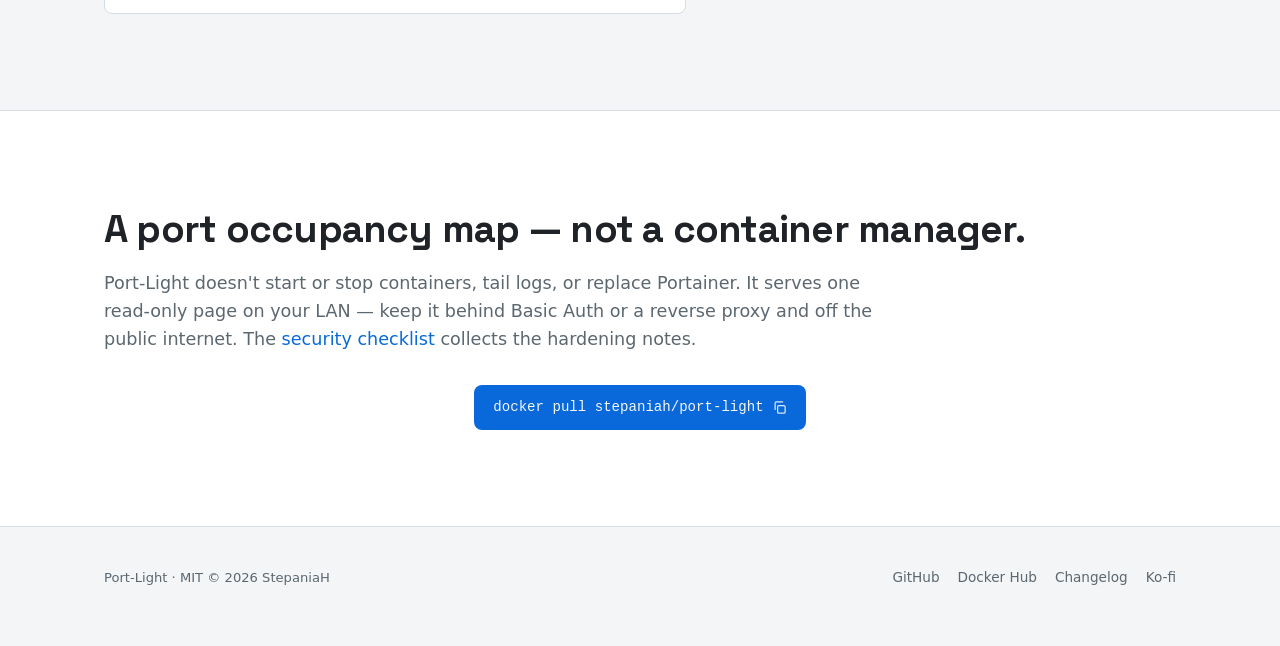
==== commit 72fa575b: "feat: label the agents echo grid as the result of the sample call" ====
--- a/index.html
+++ b/index.html
@@ -467,11 +467,12 @@
 }</span></pre>
         </div>
         <div class="agents-echo" data-reveal>
+          <p class="echo-title" data-i18n="agents.echo.result">Result of the call above — 8081 and 8082 are now reserved:</p>
           <div class="echo-grid" aria-hidden="true">
             <span class="ecell u"><b>8079</b></span>
             <span class="ecell u"><b>8080</b></span>
-            <span class="ecell c"><b>8081</b></span>
-            <span class="ecell c"><b>8082</b></span>
+            <span class="ecell c fresh"><b>8081</b></span>
+            <span class="ecell c fresh"><b>8082</b></span>
             <span class="ecell f"><b>8083</b></span>
             <span class="ecell u"><b>8084</b></span>
           </div>
--- a/css/main.css
+++ b/css/main.css
@@ -477,11 +477,15 @@
   max-width: 820px;
 }
 .agents-echo {
-  display: flex;
-  align-items: center;
-  gap: 20px;
-  flex-wrap: wrap;
+  display: grid;
+  gap: 10px;
   margin: 18px 0 26px;
+}
+.echo-title {
+  margin: 0;
+  font-family: var(--font-mono);
+  font-size: .78rem;
+  color: var(--text-dim);
 }
 .echo-grid { display: flex; gap: 8px; flex-wrap: wrap; }
 .ecell {
@@ -499,6 +503,7 @@
 .ecell.c { border-style: dashed; background: color-mix(in srgb, var(--configured) 14%, var(--elevated)); }
 .ecell.f { border-color: color-mix(in srgb, var(--free) 45%, transparent); background: color-mix(in srgb, var(--free) 8%, transparent); color: var(--free); }
 .echo-caption { margin: 0; font-size: .85rem; color: var(--text-dim); max-width: 44ch; }
+.echo-grid .ecell.fresh { border-color: var(--configured); box-shadow: 0 0 0 1px color-mix(in srgb, var(--configured) 55%, transparent); }
 .agents-pills { display: flex; gap: 10px; flex-wrap: wrap; margin: 0 0 18px; }
 .pill {
   font-family: var(--font-mono);
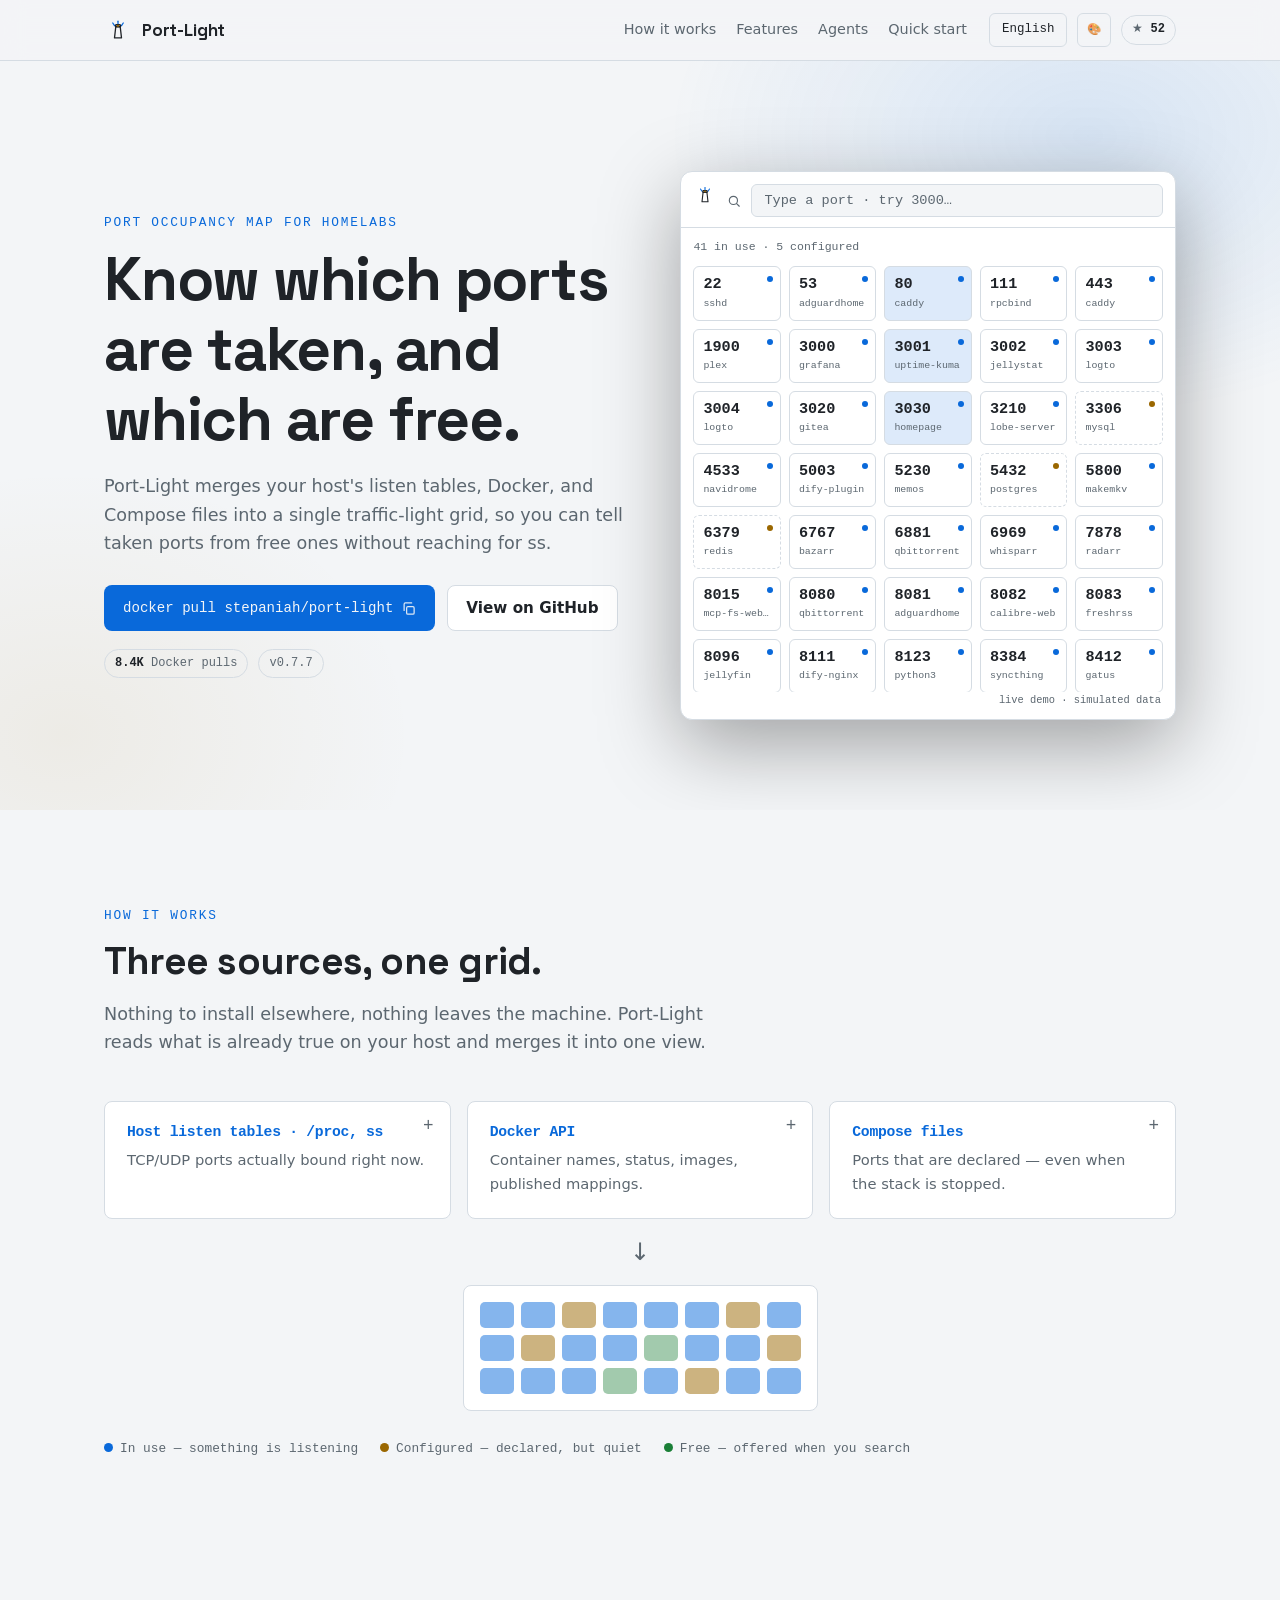
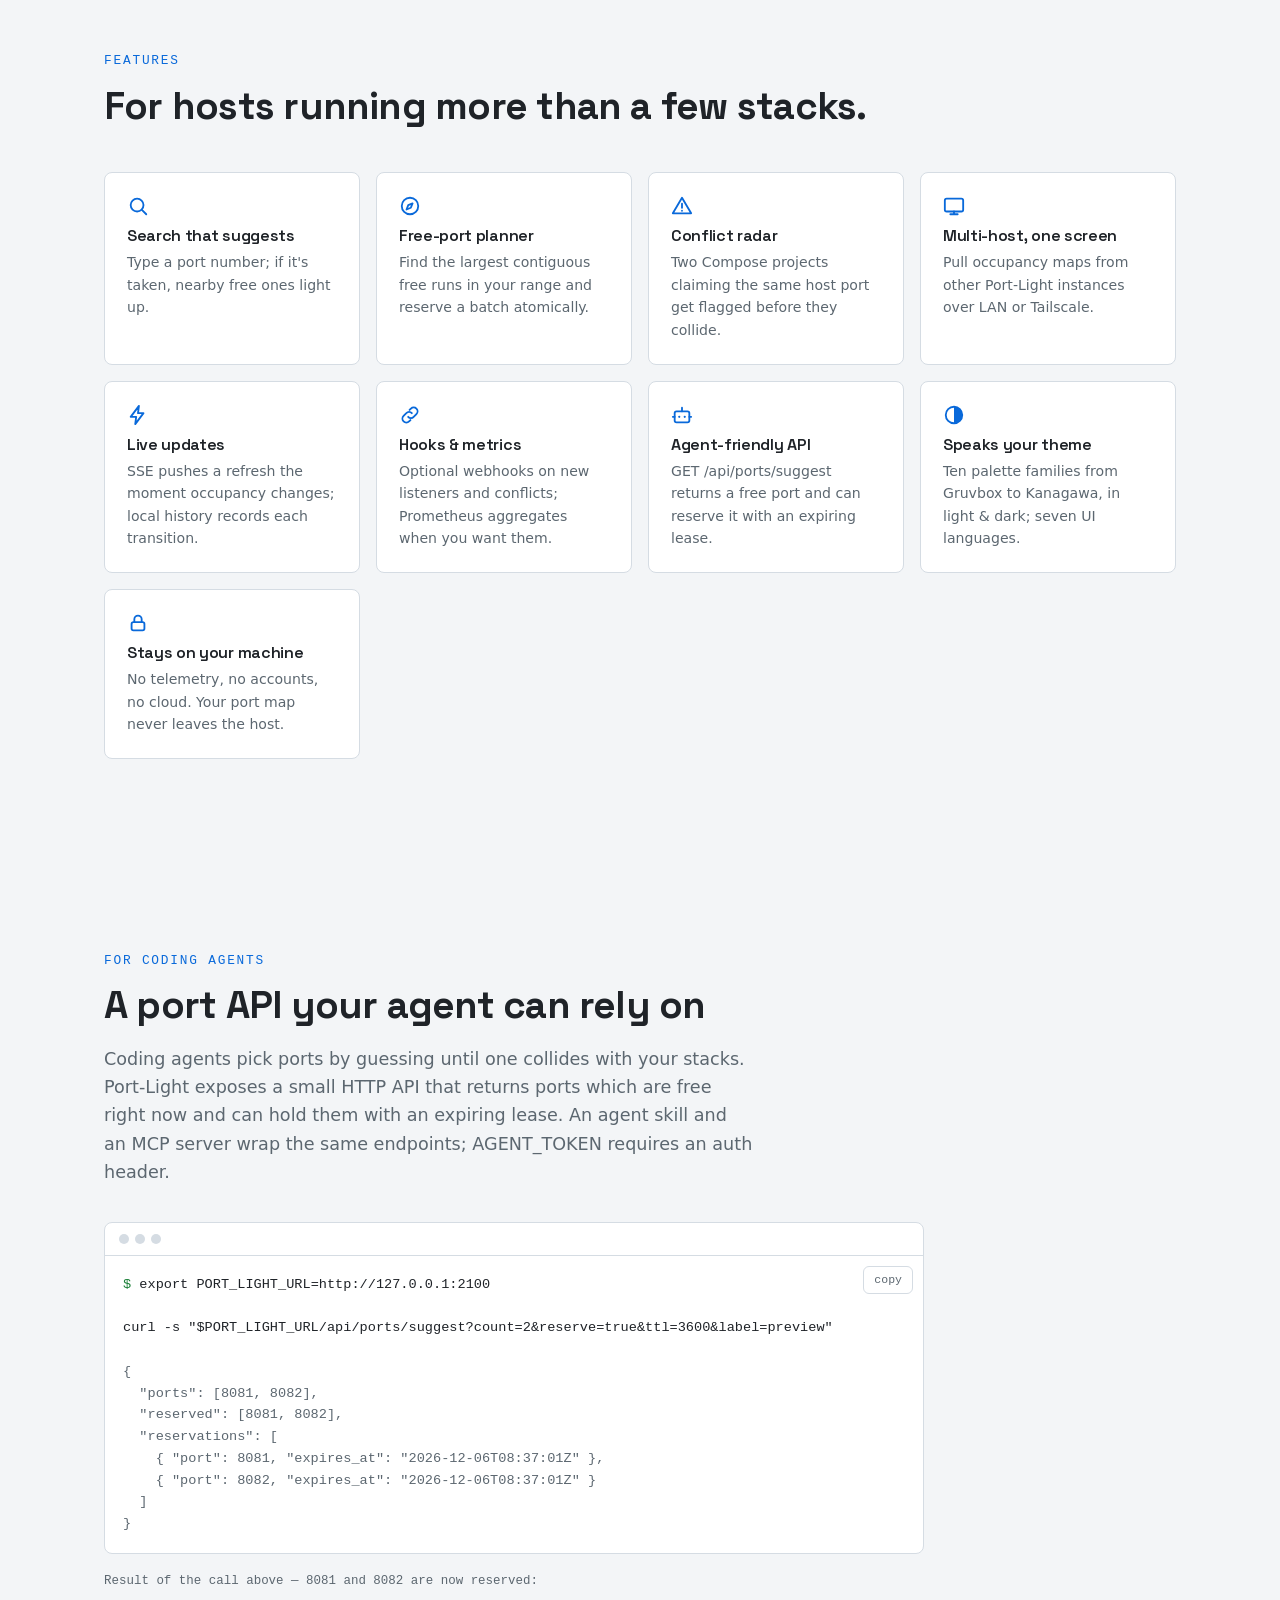
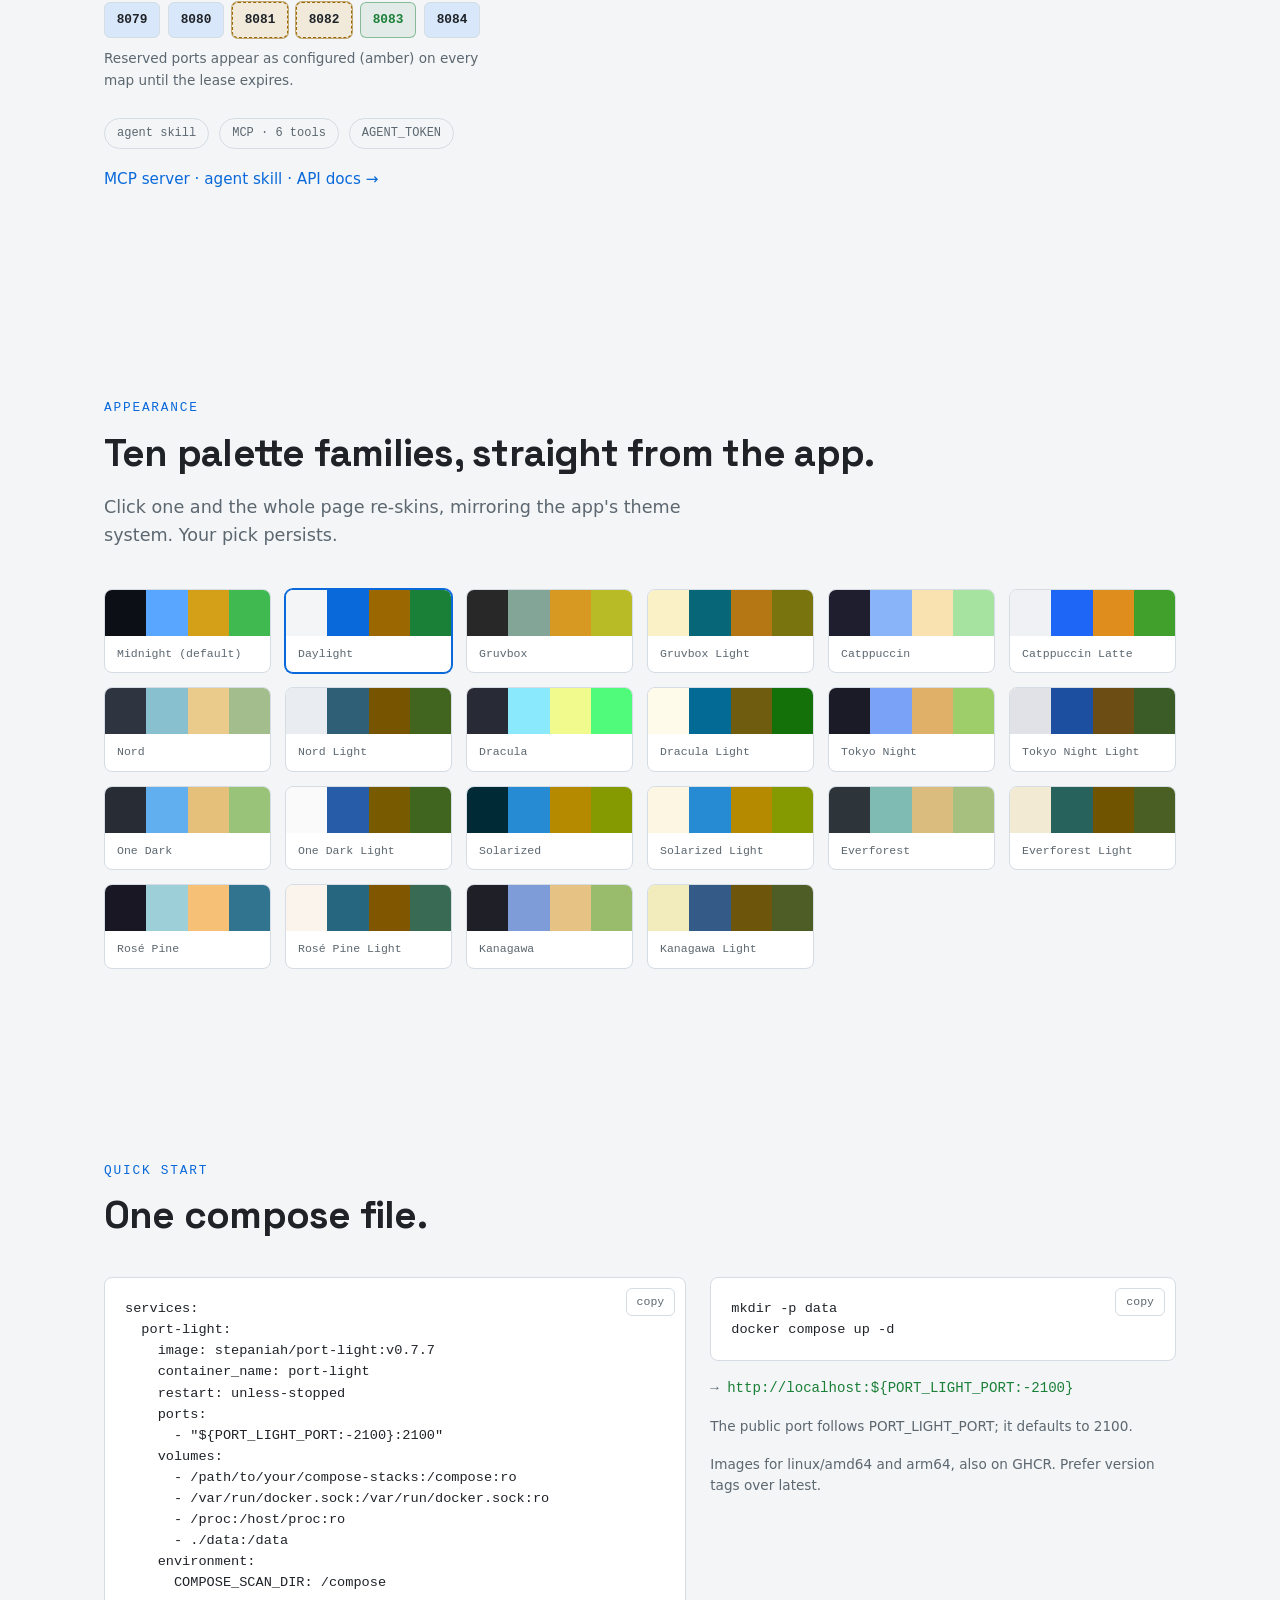
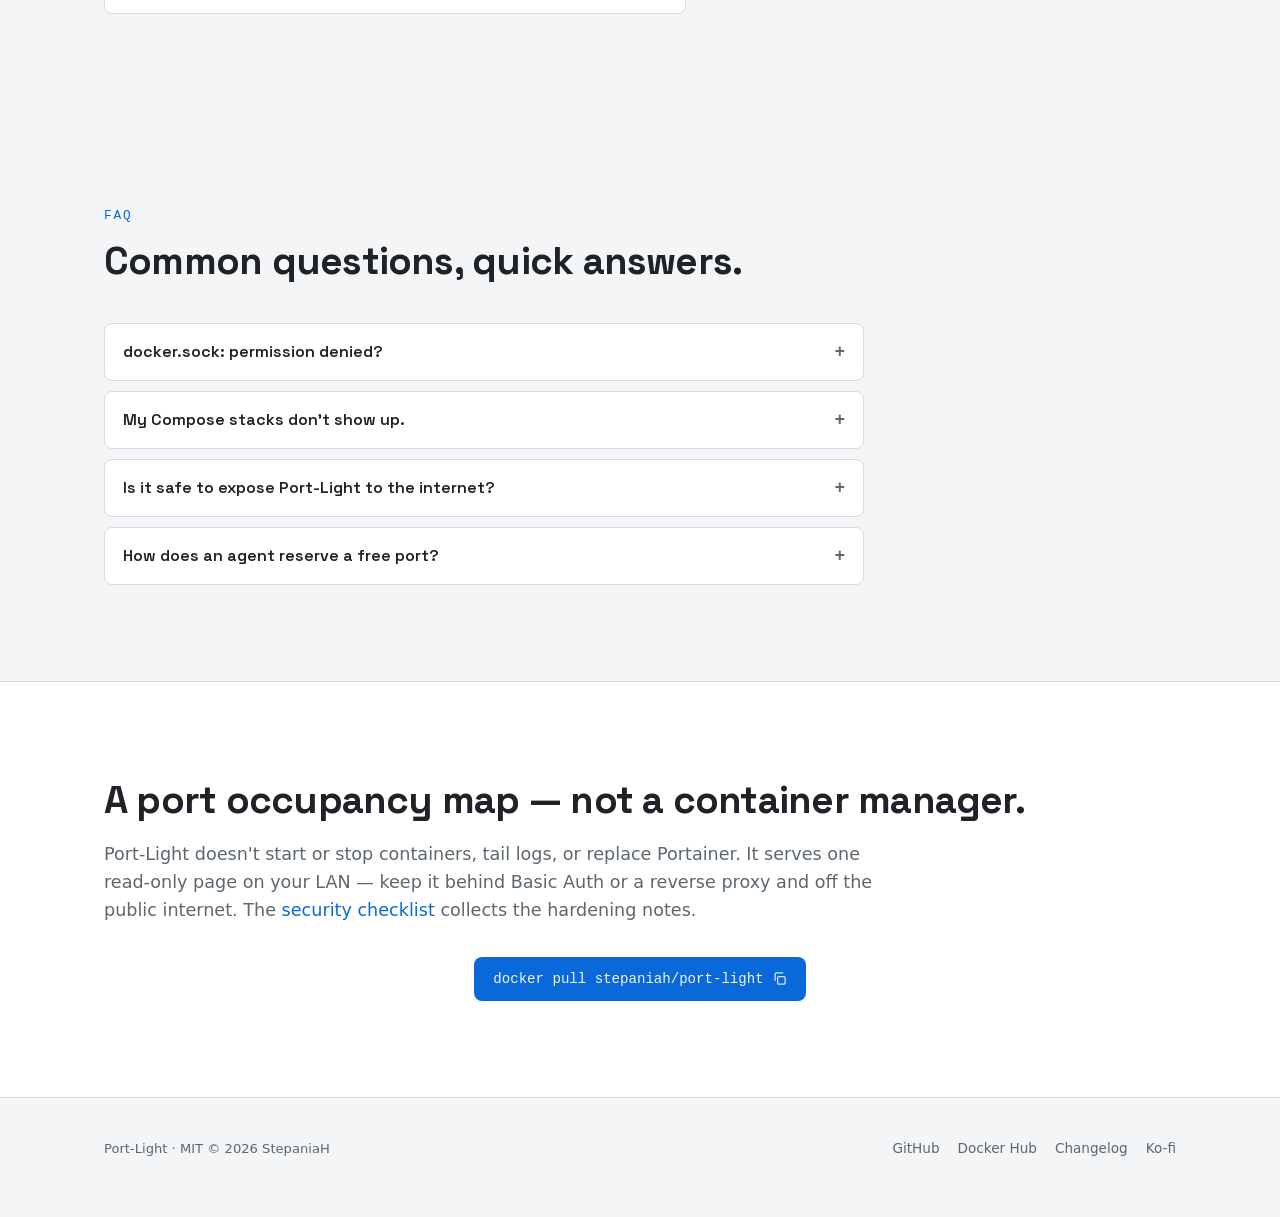
==== commit 04e26e94: "feat: compact FAQ section with per-locale strings" ====
--- a/index.html
+++ b/index.html
@@ -530,6 +530,33 @@
       </div>
     </section>
 
+    <section id="faq">
+      <div class="wrap">
+        <div data-reveal>
+          <p class="kicker" data-i18n="faq.kicker">FAQ</p>
+          <h2 data-i18n="faq.title">Common questions, quick answers.</h2>
+        </div>
+        <div class="faq-list" data-reveal>
+          <details class="faq-item">
+            <summary><span data-i18n="faq.q1">docker.sock: permission denied?</span></summary>
+            <p data-i18n="faq.a1">The Compose file mounts /var/run/docker.sock read-only. If the container logs permission errors, verify the socket path on your host and that the container user can read it — no privileged mode is needed.</p>
+          </details>
+          <details class="faq-item">
+            <summary><span data-i18n="faq.q2">My Compose stacks don't show up.</span></summary>
+            <p data-i18n="faq.a2">Point COMPOSE_SCAN_DIR at the folder that holds your stacks (up to 4 levels deep, at most 400 files). Declared ports count even when a stack is stopped — they show as configured.</p>
+          </details>
+          <details class="faq-item">
+            <summary><span data-i18n="faq.q3">Is it safe to expose Port-Light to the internet?</span></summary>
+            <p data-i18n="faq.a3">No. It serves one read-only page on your LAN — keep it behind Basic Auth or a reverse proxy and off the public internet. The security checklist has the hardening notes.</p>
+          </details>
+          <details class="faq-item">
+            <summary><span data-i18n="faq.q4">How does an agent reserve a free port?</span></summary>
+            <p data-i18n="faq.a4">GET /api/ports/suggest?reserve=true returns ports that are free right now and holds them with an expiring lease. The agent skill and MCP server wrap the same endpoints.</p>
+          </details>
+        </div>
+      </div>
+    </section>
+
     <section class="limits">
       <div class="wrap" data-reveal>
         <h2 data-i18n="limits.title">A port occupancy map — not a container manager.</h2>
--- a/css/main.css
+++ b/css/main.css
@@ -557,6 +557,37 @@
 .qs-open .mono { color: var(--free); }
 .qs-note { margin: 0; font-size: .85rem; color: var(--text-dim); }
 
+/* ---------- faq ---------- */
+.faq-list { display: grid; gap: 10px; margin-top: 40px; max-width: 760px; }
+.faq-item {
+  background: var(--card);
+  border: 1px solid var(--border);
+  border-radius: var(--radius);
+}
+.faq-item summary {
+  cursor: pointer;
+  padding: 14px 18px;
+  font-weight: 600;
+  font-family: var(--font-display);
+  list-style: none;
+  display: flex;
+  justify-content: space-between;
+  align-items: center;
+  gap: 12px;
+}
+.faq-item summary::-webkit-details-marker { display: none; }
+.faq-item summary::after {
+  content: '+';
+  font-family: var(--font-mono);
+  font-size: 1.1rem;
+  color: var(--text-dim);
+  transition: transform .2s ease, color .2s;
+}
+.faq-item summary:hover { color: var(--accent); }
+.faq-item[open] summary { color: var(--accent); }
+.faq-item[open] summary::after { transform: rotate(45deg); color: var(--accent); }
+.faq-item p { margin: 0; padding: 0 18px 14px; color: var(--text-dim); font-size: .92rem; }
+
 /* ---------- limits ---------- */
 .limits {
   background: var(--elevated);
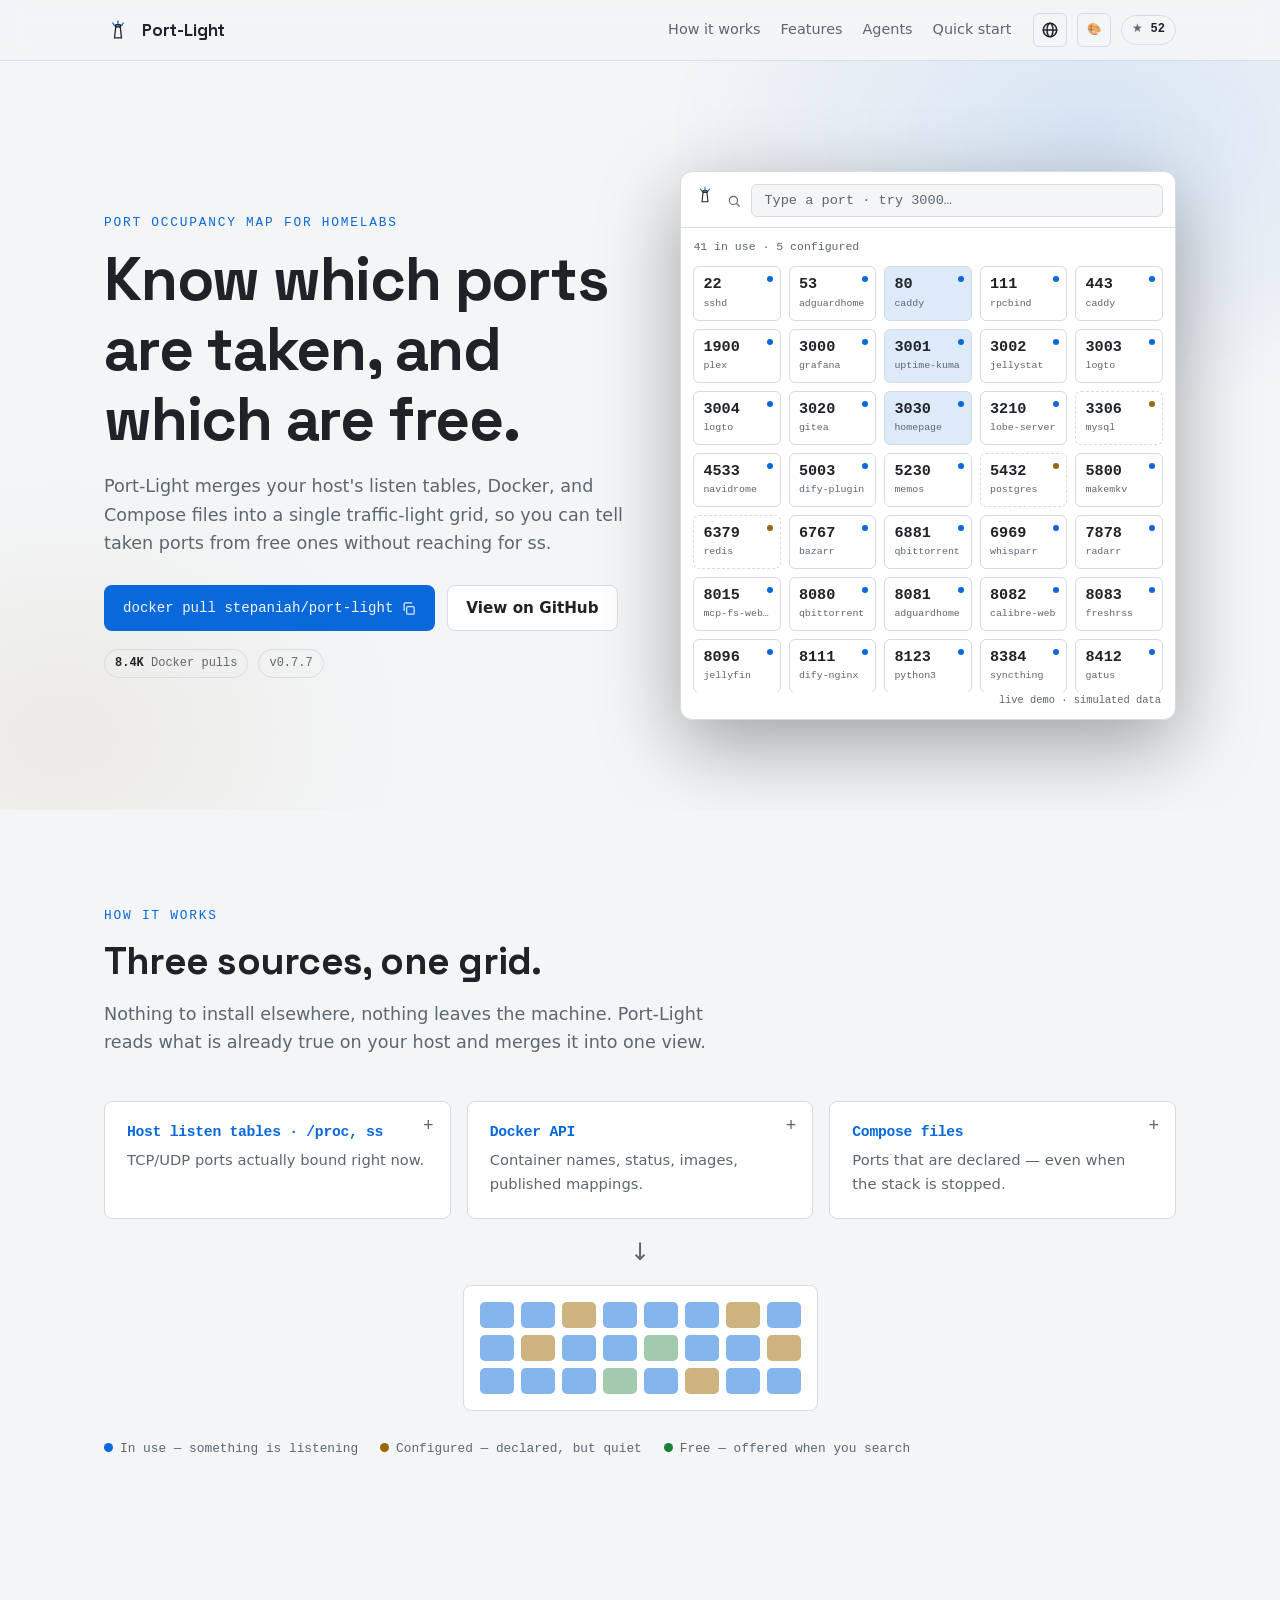
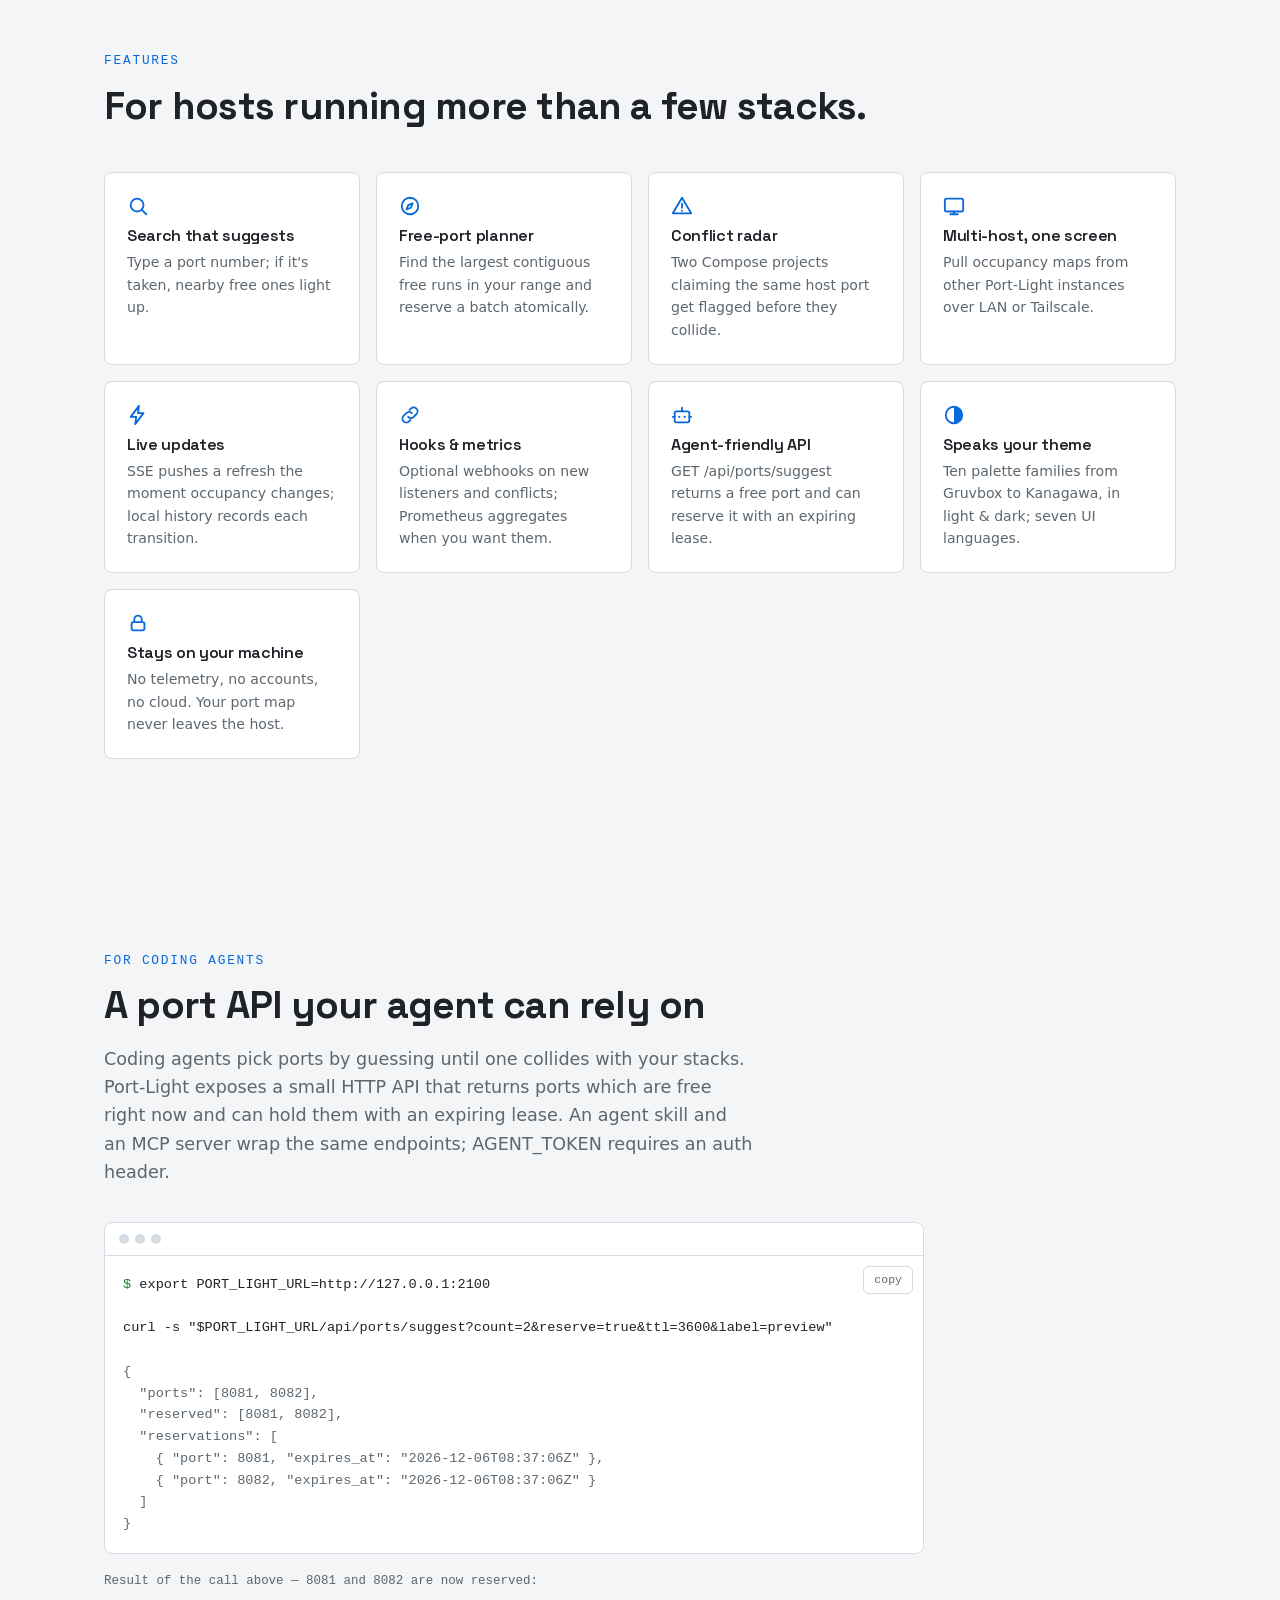
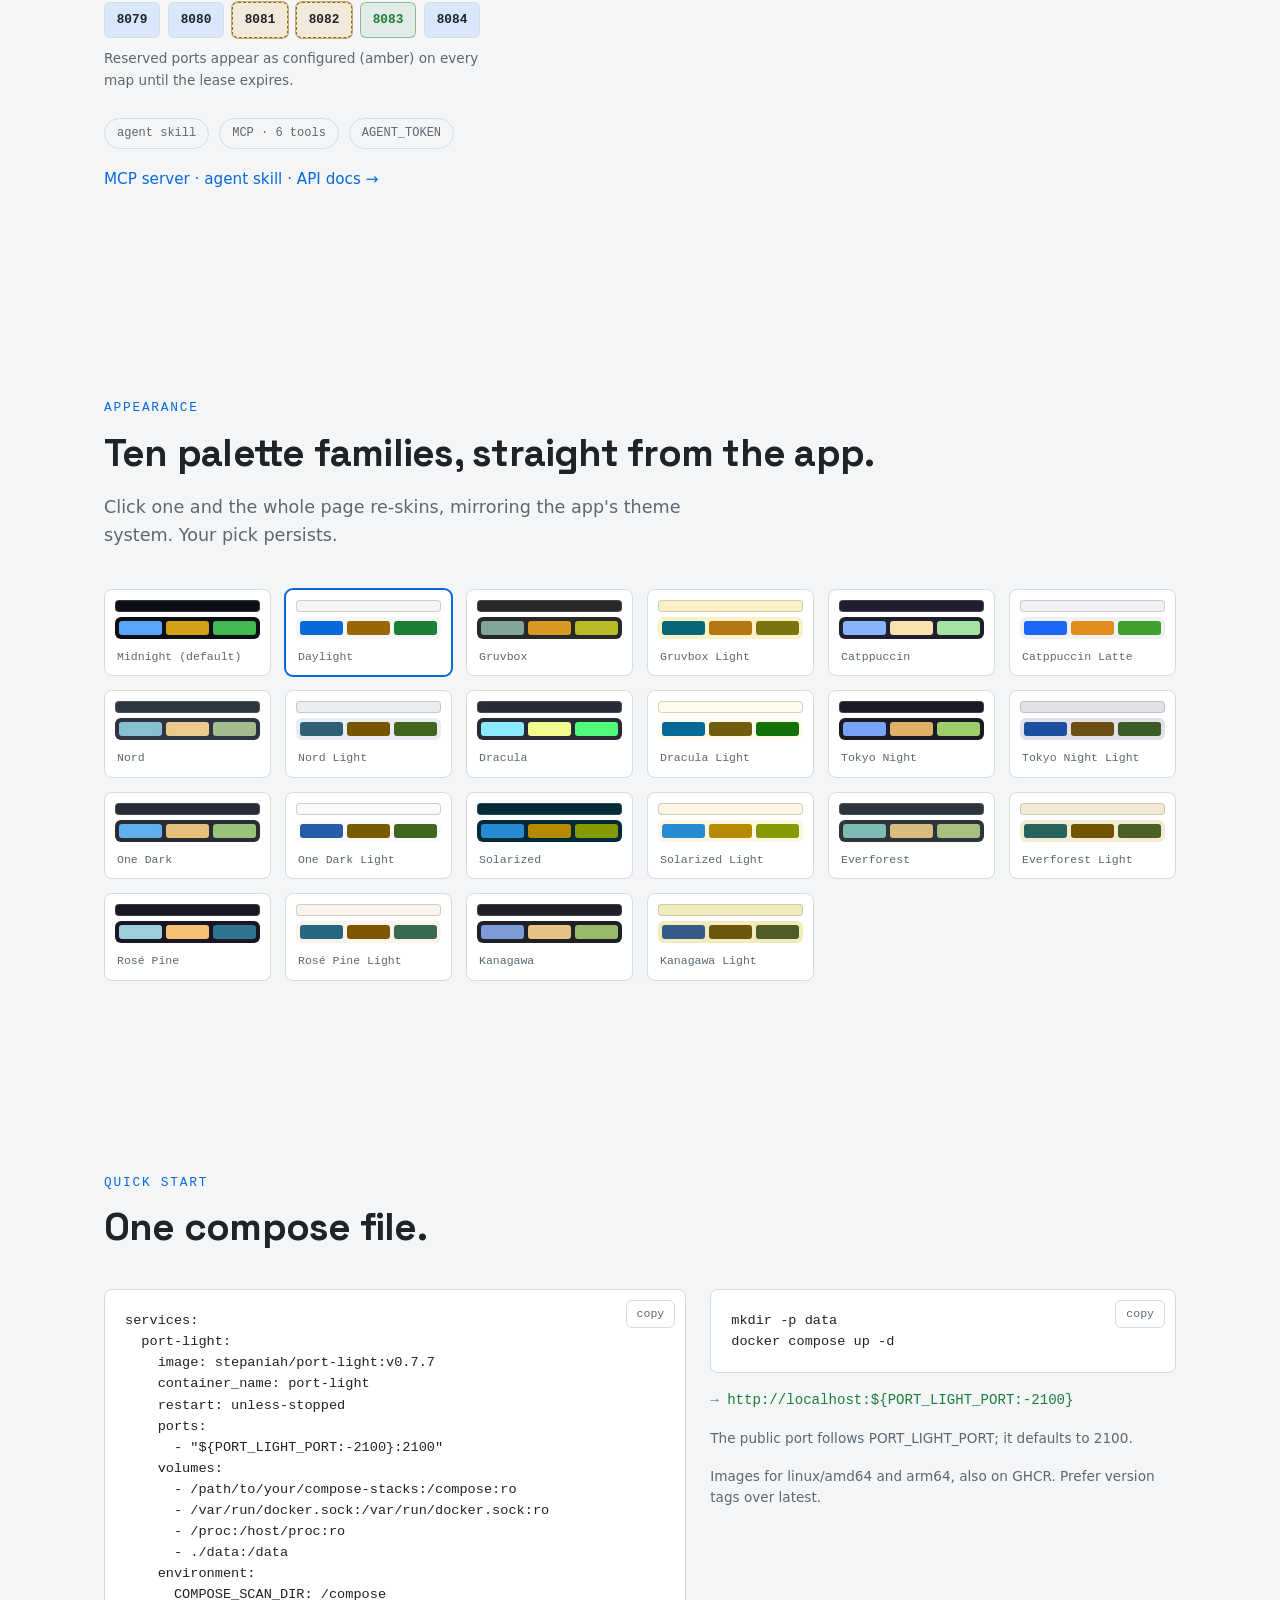
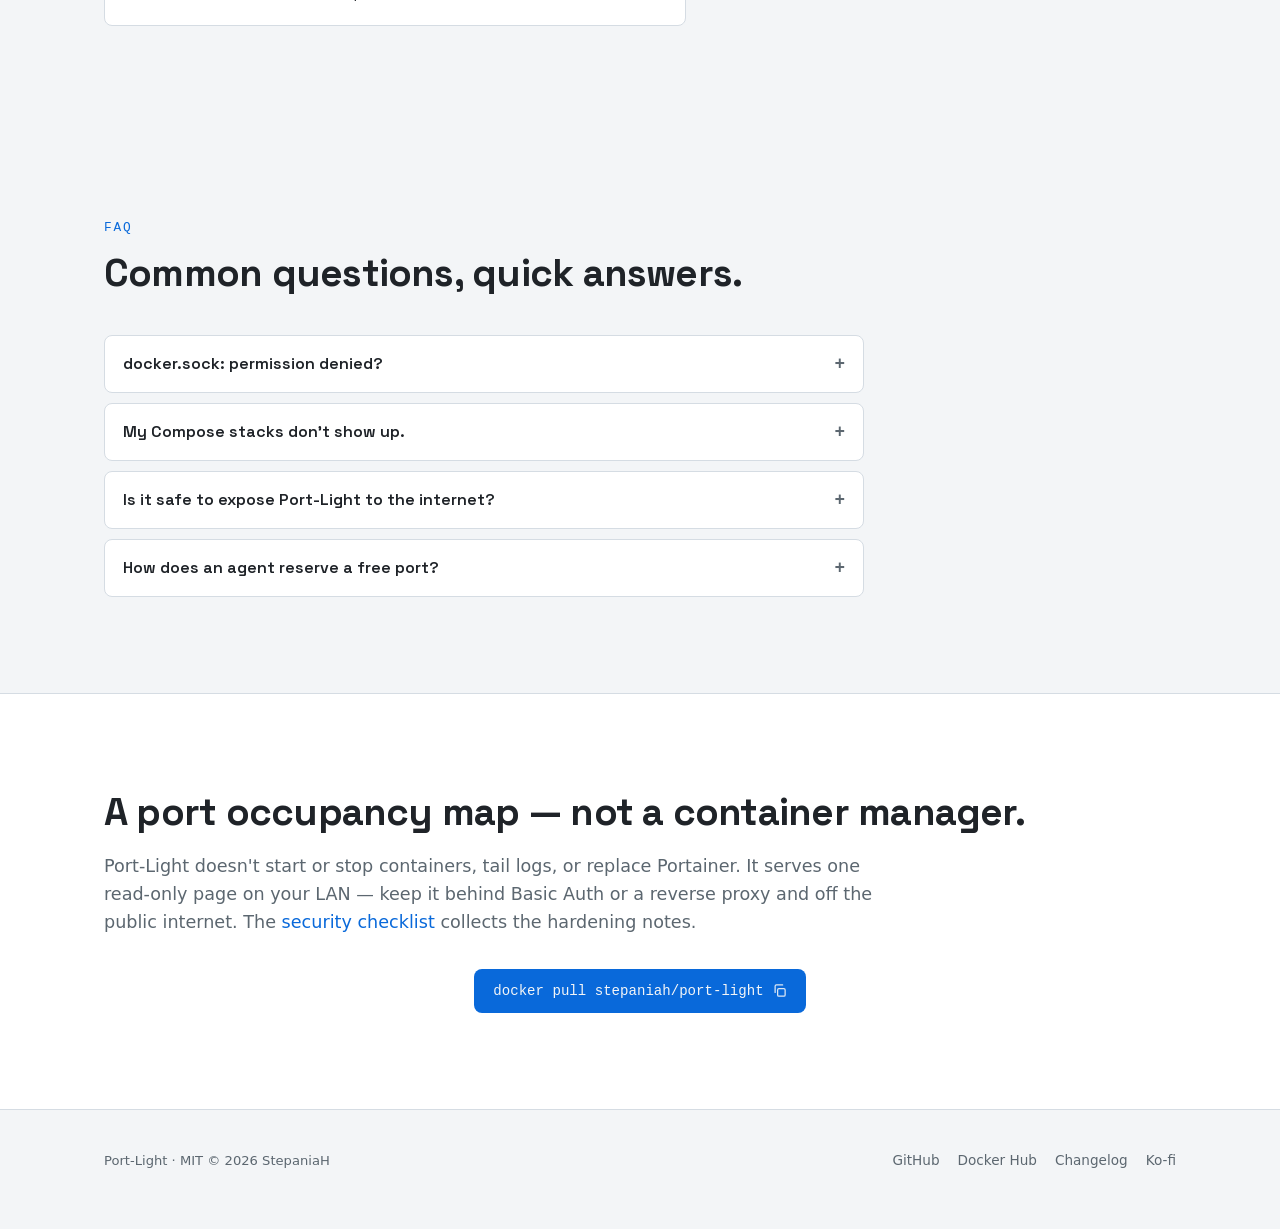
==== commit f5912023: "feat: globe language trigger with boxed active option, echo-terminal linkage, JSON-LD version sync" ====
--- a/index.html
+++ b/index.html
@@ -127,6 +127,13 @@
     <symbol id="i-menu" viewBox="0 0 24 24">
       <path d="M4 7h16M4 12h16M4 17h16" stroke="currentColor" stroke-width="2" stroke-linecap="round" fill="none"/>
     </symbol>
+    <symbol id="i-lang" viewBox="0 0 24 24">
+      <g stroke="currentColor" stroke-width="2" stroke-linecap="round" fill="none">
+        <circle cx="12" cy="12" r="9"/>
+        <path d="M3 12h18"/>
+        <ellipse cx="12" cy="12" rx="4" ry="9"/>
+      </g>
+    </symbol>
   </svg>
 
   <header class="nav">
@@ -142,7 +149,9 @@
         <a href="#quickstart" data-i18n="nav.quickstart">Quick start</a>
       </nav>
       <div class="nav-actions">
-        <button id="nav-lang-btn" class="nav-btn nav-btn-lang" aria-haspopup="listbox" aria-expanded="false" title="Language" data-i18n-attr="title:nav.lang.title">English</button>
+        <button id="nav-lang-btn" class="nav-btn" aria-haspopup="listbox" aria-expanded="false" aria-label="Language" title="Language" data-i18n-attr="aria-label:nav.lang.title;title:nav.lang.title">
+          <svg width="18" height="18" aria-hidden="true"><use href="#i-lang"/></svg>
+        </button>
         <button id="nav-theme-btn" class="nav-btn" aria-haspopup="listbox" aria-expanded="false" title="Theme" data-i18n-attr="title:nav.theme.title">🎨</button>
         <a class="stat-pill hide-sm" href="https://github.com/StepaniaH/port-light" target="_blank" rel="noopener" title="GitHub stars" data-i18n-attr="title:nav.stars.title">★ <b id="stat-stars">—</b></a>
         <button id="nav-menu-btn" class="nav-btn nav-btn-menu" aria-expanded="false" aria-controls="nav-mobile" data-i18n-attr="aria-label:nav.menu.aria;title:nav.menu.aria">
@@ -461,8 +470,8 @@
   "ports": [8081, 8082],
   "reserved": [8081, 8082],
   "reservations": [
-    { "port": 8081, "expires_at": "<span class="agents-exp">2026-09-03T13:04:11Z</span>" },
-    { "port": 8082, "expires_at": "<span class="agents-exp">2026-09-03T13:04:11Z</span>" }
+    <span class="agents-res" data-port="8081">{ "port": 8081, "expires_at": "<span class="agents-exp">2026-09-03T13:04:11Z</span>" }</span>,
+    <span class="agents-res" data-port="8082">{ "port": 8082, "expires_at": "<span class="agents-exp">2026-09-03T13:04:11Z</span>" }</span>
   ]
 }</span></pre>
         </div>
@@ -471,8 +480,8 @@
           <div class="echo-grid" aria-hidden="true">
             <span class="ecell u"><b>8079</b></span>
             <span class="ecell u"><b>8080</b></span>
-            <span class="ecell c fresh"><b>8081</b></span>
-            <span class="ecell c fresh"><b>8082</b></span>
+            <span class="ecell c fresh" data-port="8081"><b>8081</b></span>
+            <span class="ecell c fresh" data-port="8082"><b>8082</b></span>
             <span class="ecell f"><b>8083</b></span>
             <span class="ecell u"><b>8084</b></span>
           </div>
--- a/css/main.css
+++ b/css/main.css
@@ -38,7 +38,7 @@
   transition: border-color .15s;
 }
 .nav-btn:hover { border-color: var(--accent); }
-.nav-btn-lang { width: auto; padding: 0 12px; font-size: .78rem; }
+.nav-btn svg { display: block; }
 .stat-pill {
   font-family: var(--font-mono);
   font-size: .75rem;
@@ -100,7 +100,10 @@
 }
 .theme-menu button:hover { background: var(--card-hover); color: var(--text); }
 .theme-menu button:focus-visible { background: var(--card-hover); color: var(--text); }
-.theme-menu button.active { color: var(--accent); }
+.theme-menu button.active {
+  color: var(--accent);
+  box-shadow: inset 0 0 0 1px var(--accent);
+}
 
 /* ---------- hero ---------- */
 .hero { padding: 110px 0 90px; position: relative; overflow: hidden; }
@@ -504,6 +507,9 @@
 .ecell.f { border-color: color-mix(in srgb, var(--free) 45%, transparent); background: color-mix(in srgb, var(--free) 8%, transparent); color: var(--free); }
 .echo-caption { margin: 0; font-size: .85rem; color: var(--text-dim); max-width: 44ch; }
 .echo-grid .ecell.fresh { border-color: var(--configured); box-shadow: 0 0 0 1px color-mix(in srgb, var(--configured) 55%, transparent); }
+.echo-grid .ecell.fresh.linked { border-color: var(--accent); box-shadow: 0 0 0 1px var(--accent); }
+.agents-res { transition: color .15s; }
+.agents-res.hl { color: var(--text); }
 .agents-pills { display: flex; gap: 10px; flex-wrap: wrap; margin: 0 0 18px; }
 .pill {
   font-family: var(--font-mono);
@@ -540,8 +546,10 @@
 }
 .theme-card:hover { transform: translateY(-3px); border-color: var(--accent); }
 .theme-card.active { border-color: var(--accent); box-shadow: 0 0 0 1px var(--accent); }
-.theme-card .swatches { display: flex; height: 46px; }
-.theme-card .swatches i { flex: 1; }
+.theme-card .tpreview { display: grid; gap: 5px; padding: 10px 10px 0; }
+.theme-card .tpreview .bar { display: block; height: 12px; border-radius: 4px; border: 1px solid rgba(128, 128, 128, .35); }
+.theme-card .tpreview .mini { display: flex; gap: 4px; padding: 4px; border-radius: 6px; }
+.theme-card .tpreview .mini i { flex: 1; height: 14px; border-radius: 3px; display: block; }
 .theme-card .tname {
   display: block;
   padding: 9px 12px;
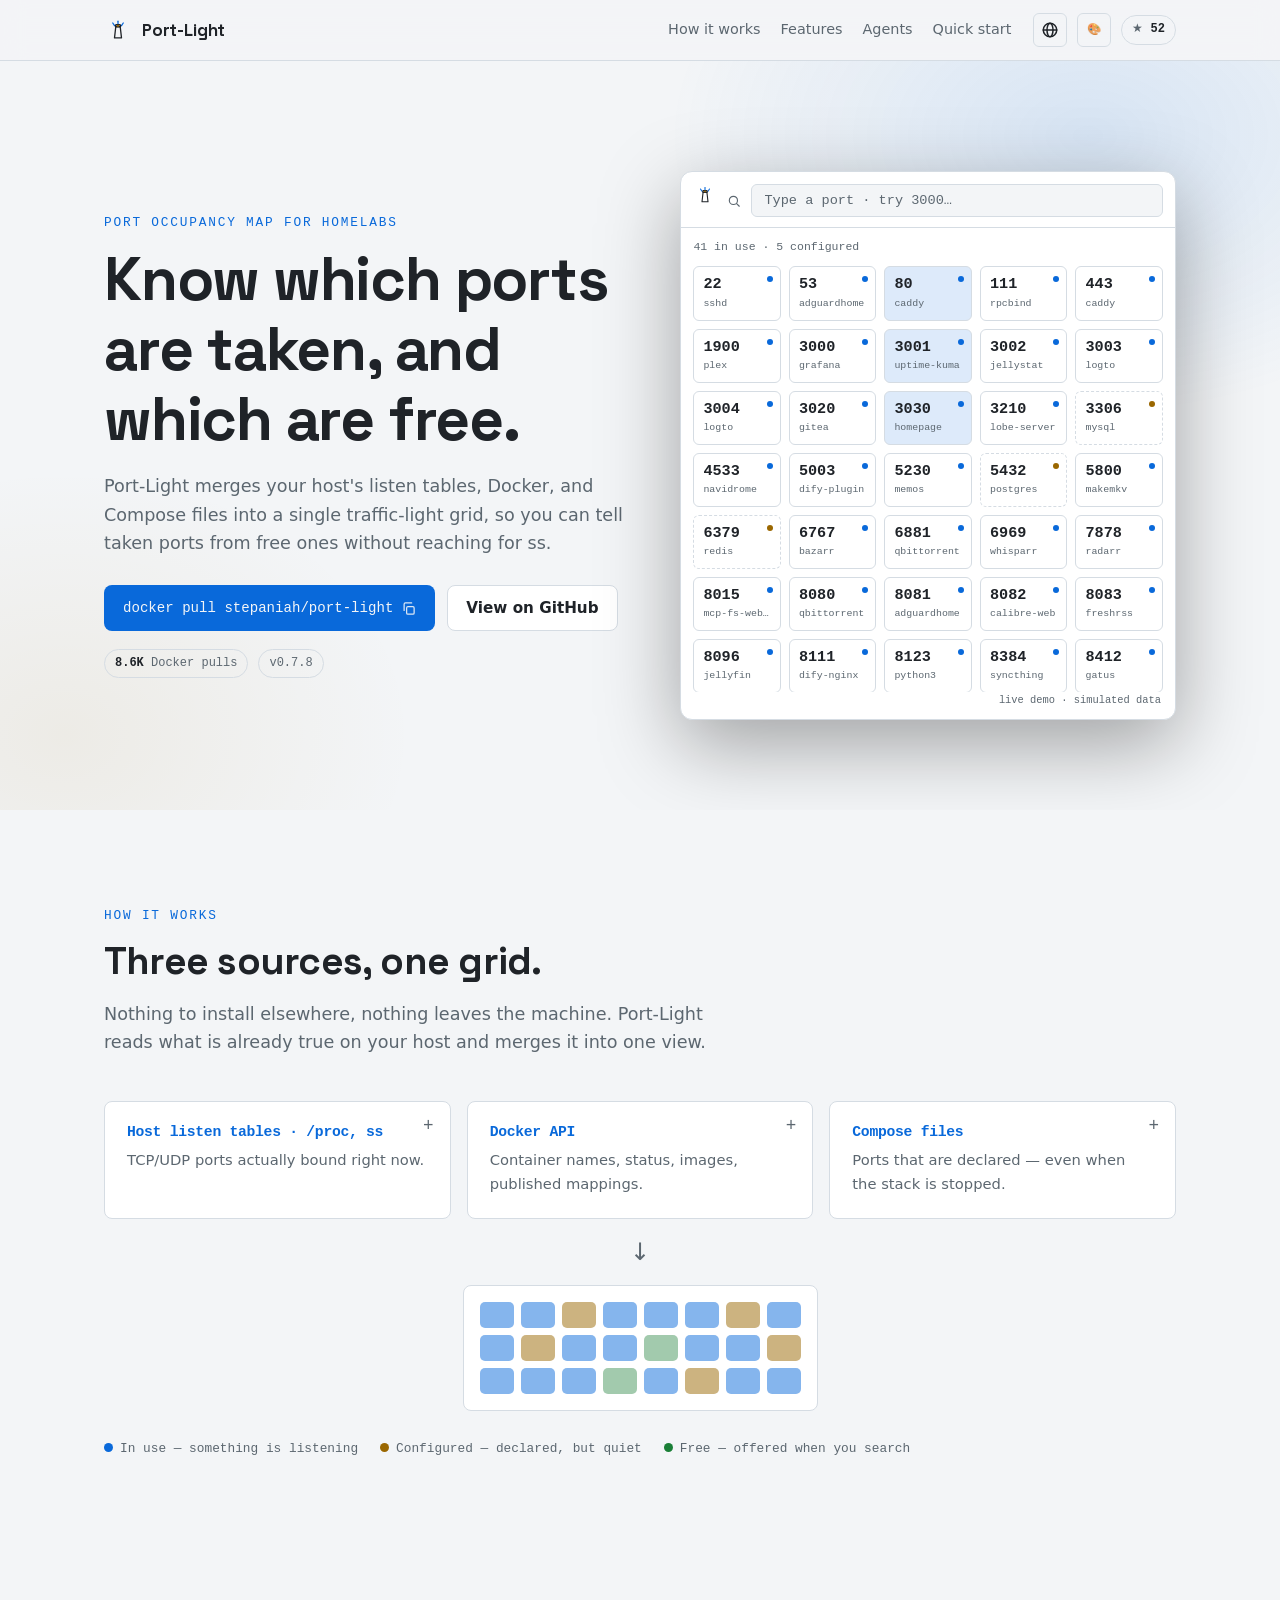
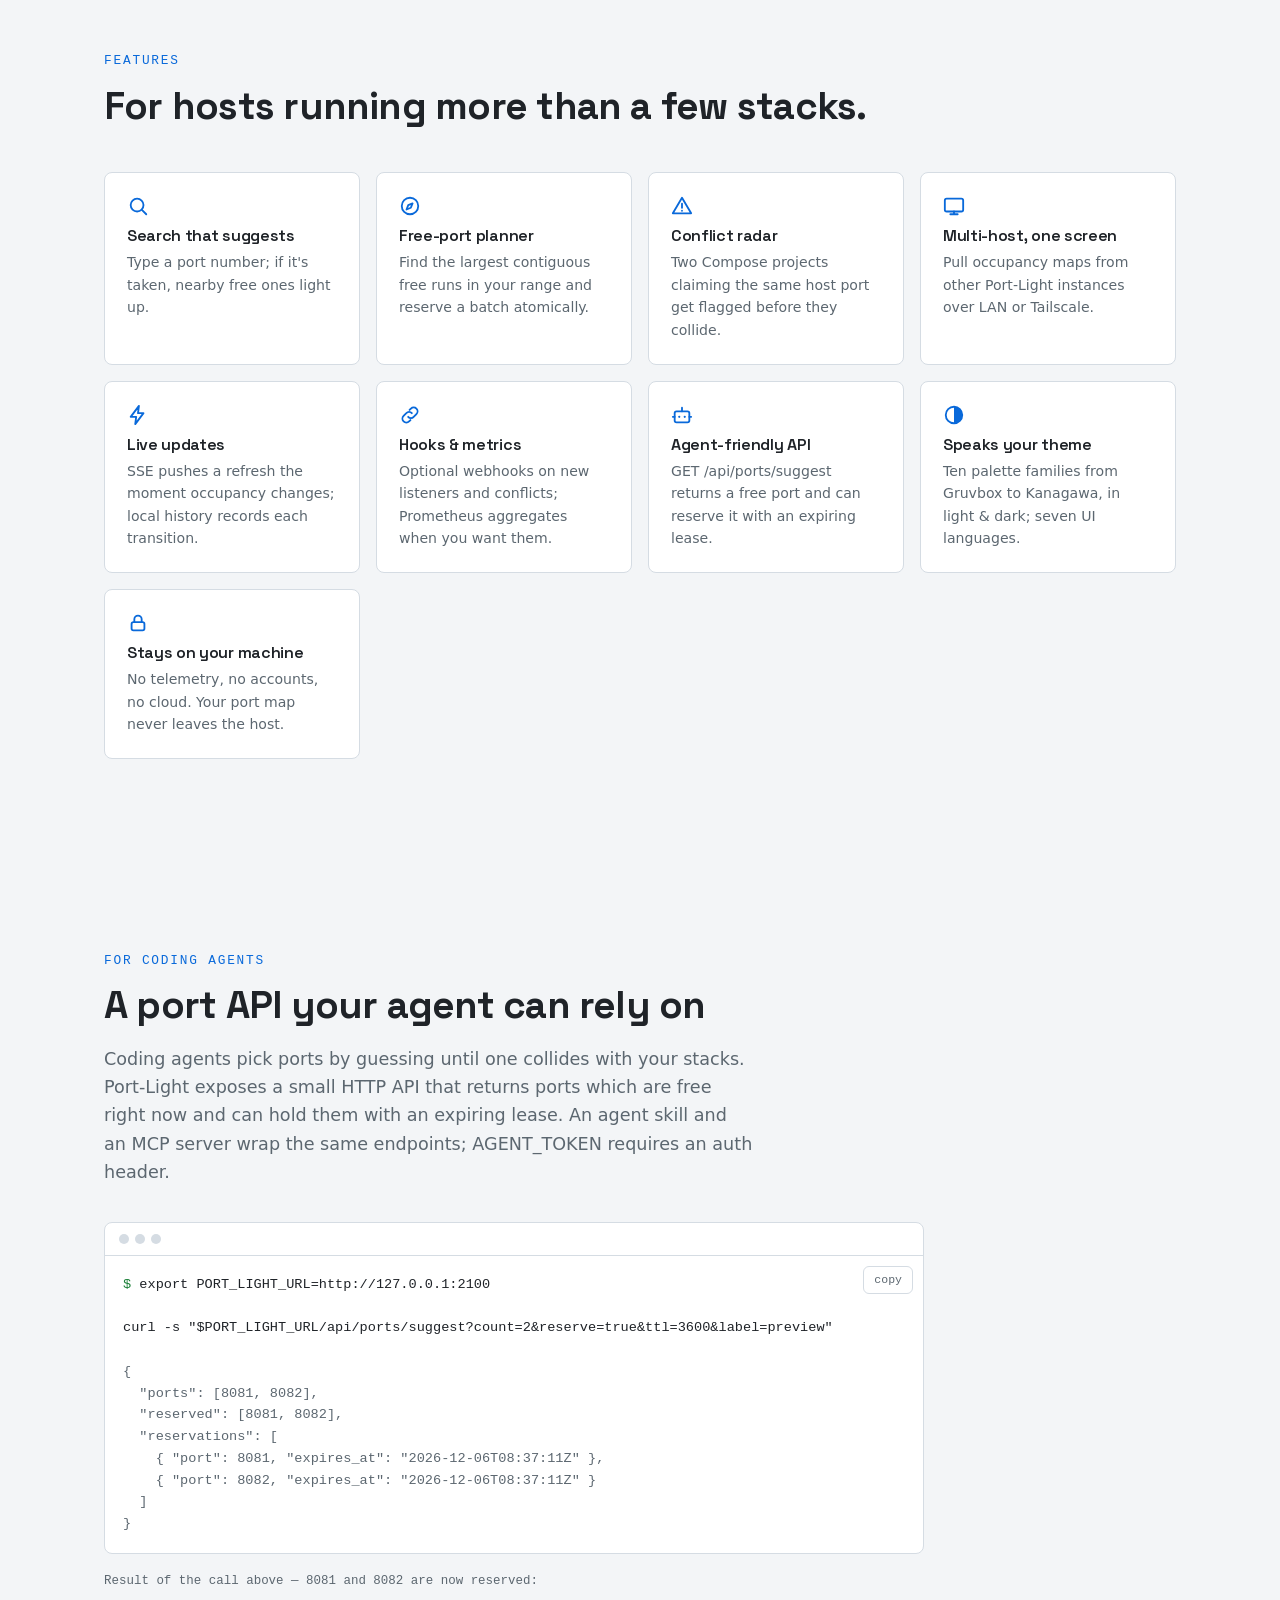
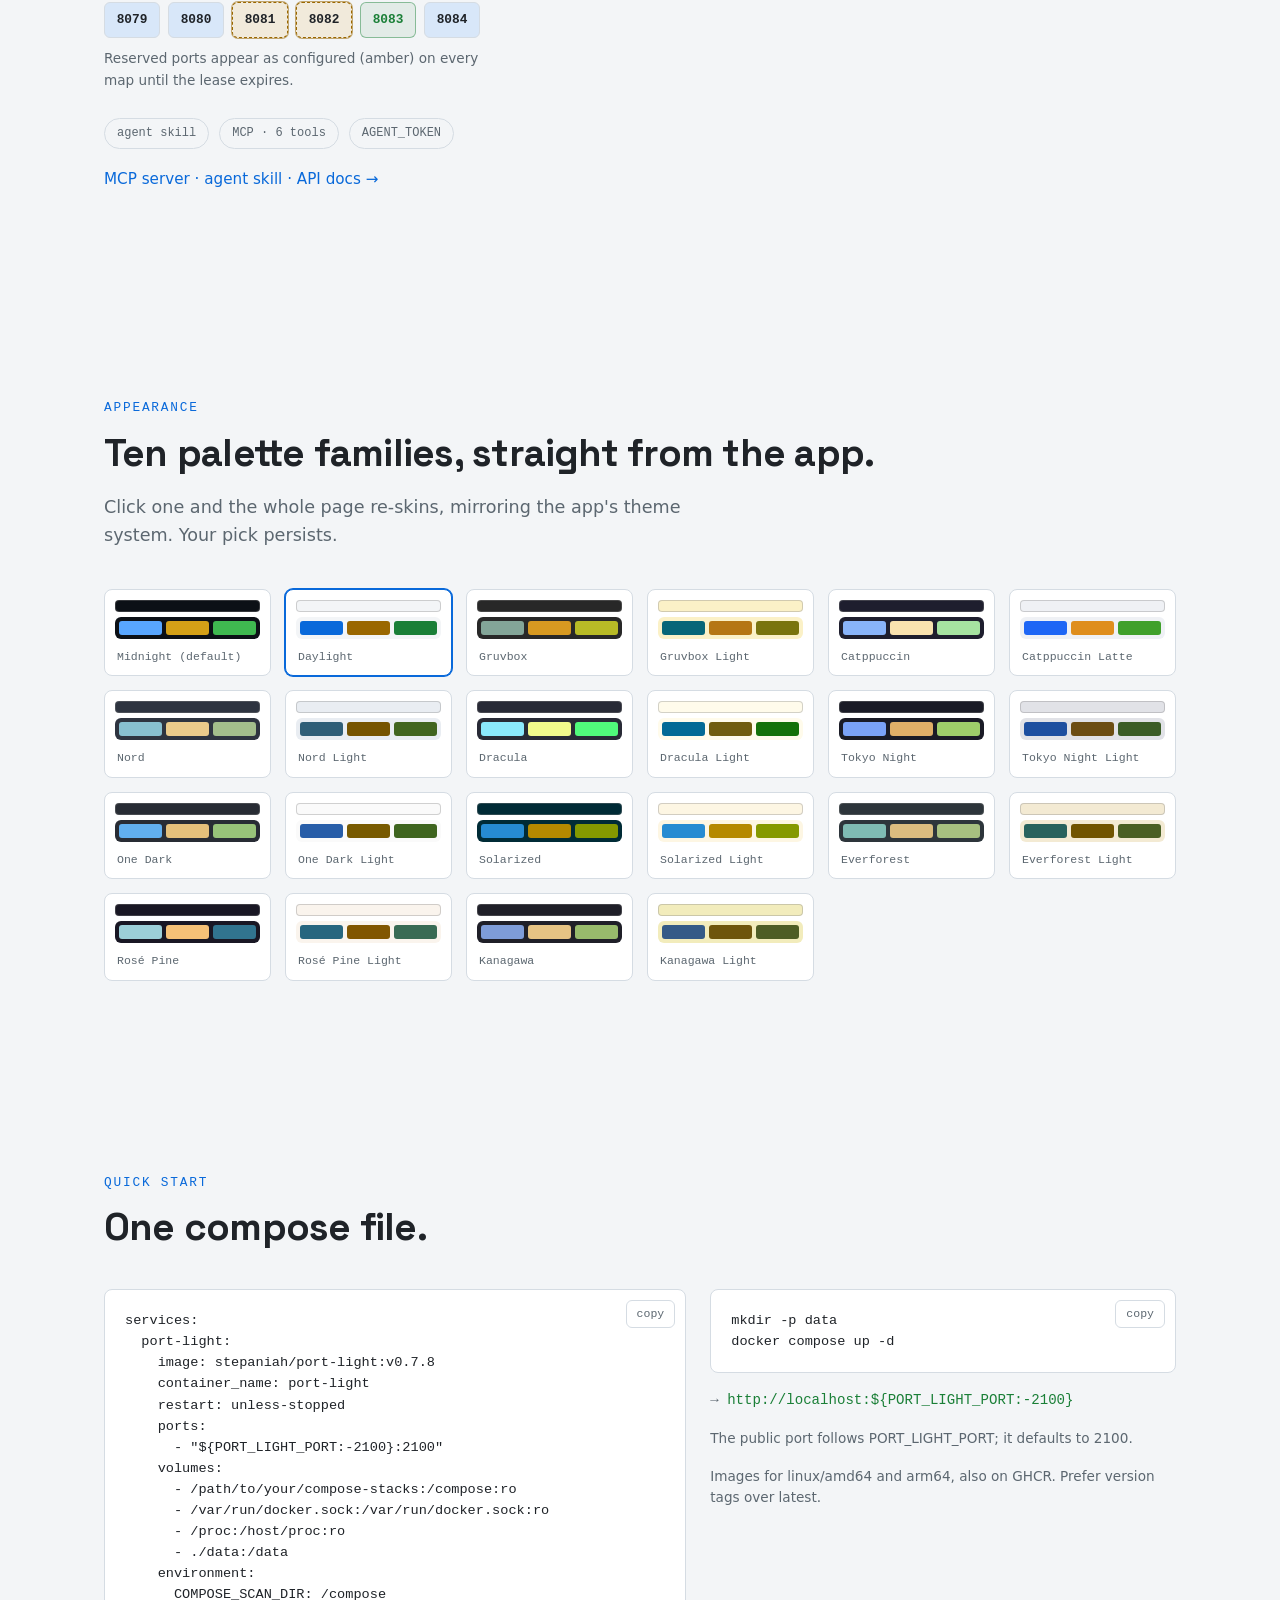
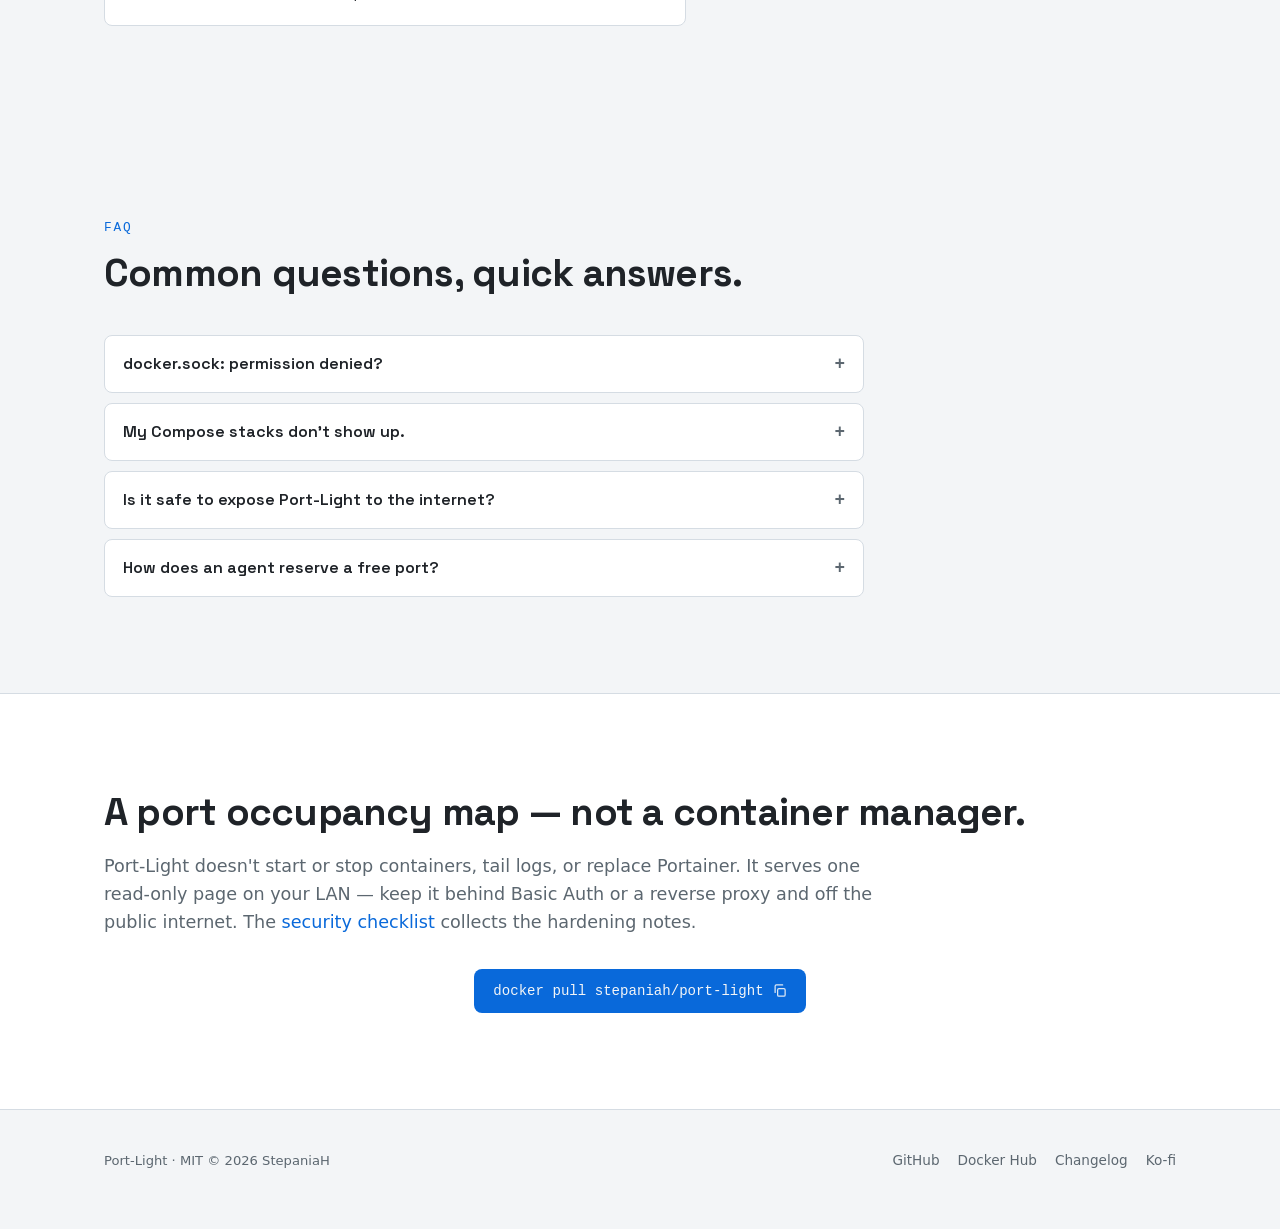
==== commit 92c8a3bf: "fix: release review — balanced limits markup, reduced-motion guards, aligned metric fallbacks and v0" ====
--- a/index.html
+++ b/index.html
@@ -40,7 +40,7 @@
     "@type": "SoftwareApplication",
     "name": "Port-Light",
     "operatingSystem": "Linux",
-    "softwareVersion": "v0.7.7",
+    "softwareVersion": "v0.7.8",
     "applicationCategory": "DeveloperApplication",
     "description": "A local web dashboard that shows which host ports are taken, as a traffic-light grid. Merges listen tables, Docker and Compose files into one view.",
     "url": "https://port-light-page.pages.dev/",
@@ -177,15 +177,15 @@
           <h1 data-i18n="hero.title">Know which ports are taken, and which are free.</h1>
           <p class="lead" data-i18n="hero.sub">Port-Light merges your host's listen tables, Docker, and Compose files into a single traffic-light grid, so you can tell taken ports from free ones without reaching for ss.</p>
           <div class="hero-cta">
-            <button class="btn primary" data-copy="docker pull stepaniah/port-light" data-i18n-attr="title:hero.cta.copy">
+            <button class="btn primary" data-copy="docker pull stepaniah/port-light" data-i18n-attr="title:cta.copy">
               <span class="btn-label">docker pull stepaniah/port-light</span>
               <svg class="ico-copy" width="15" height="15" aria-hidden="true"><use href="#i-copy"/></svg>
             </button>
             <a class="btn" href="https://github.com/StepaniaH/port-light" target="_blank" rel="noopener" data-i18n="hero.cta.github">View on GitHub</a>
           </div>
           <div class="hero-stats">
-            <span class="stat-pill"><b id="stat-pulls">4.7K</b>&nbsp;<span data-i18n="stats.pulls">Docker pulls</span></span>
-            <span class="stat-pill" data-app-version>v0.7.7</span>
+            <span class="stat-pill"><b id="stat-pulls">8.6K</b>&nbsp;<span data-i18n="stats.pulls">Docker pulls</span></span>
+            <span class="stat-pill" data-app-version>v0.7.8</span>
           </div>
         </div>
         <div class="hero-demo">
@@ -516,7 +516,7 @@
         <div class="two-col">
           <pre class="codeblock" data-reveal><button class="copy-btn" data-i18n="copy">copy</button>services:
   port-light:
-    image: stepaniah/port-light:<span data-app-version>v0.7.7</span>
+    image: stepaniah/port-light:<span data-app-version>v0.7.8</span>
     container_name: port-light
     restart: unless-stopped
     ports:
@@ -570,9 +570,8 @@
       <div class="wrap" data-reveal>
         <h2 data-i18n="limits.title">A port occupancy map — not a container manager.</h2>
         <p class="lead" data-i18n-html="limits.body">Port-Light doesn't start or stop containers, tail logs, or replace Portainer. It serves one read-only page on your LAN — keep it behind Basic Auth or a reverse proxy and off the public internet. The <a href="https://github.com/StepaniaH/port-light/blob/main/SECURITY.md" target="_blank" rel="noopener">security checklist</a> collects the hardening notes.</p>
-        </div>
         <div class="end-cta">
-          <button class="btn primary" data-copy="docker pull stepaniah/port-light" data-i18n-attr="title:hero.cta.copy">
+          <button class="btn primary" data-copy="docker pull stepaniah/port-light" data-i18n-attr="title:cta.copy">
             <span class="btn-label">docker pull stepaniah/port-light</span>
             <svg class="ico-copy" width="15" height="15" aria-hidden="true"><use href="#i-copy"/></svg>
           </button>
--- a/css/main.css
+++ b/css/main.css
@@ -595,6 +595,9 @@
 .faq-item[open] summary { color: var(--accent); }
 .faq-item[open] summary::after { transform: rotate(45deg); color: var(--accent); }
 .faq-item p { margin: 0; padding: 0 18px 14px; color: var(--text-dim); font-size: .92rem; }
+@media (prefers-reduced-motion: reduce) {
+  .faq-item summary::after, .agents-res { transition: none; }
+}
 
 /* ---------- limits ---------- */
 .limits {
